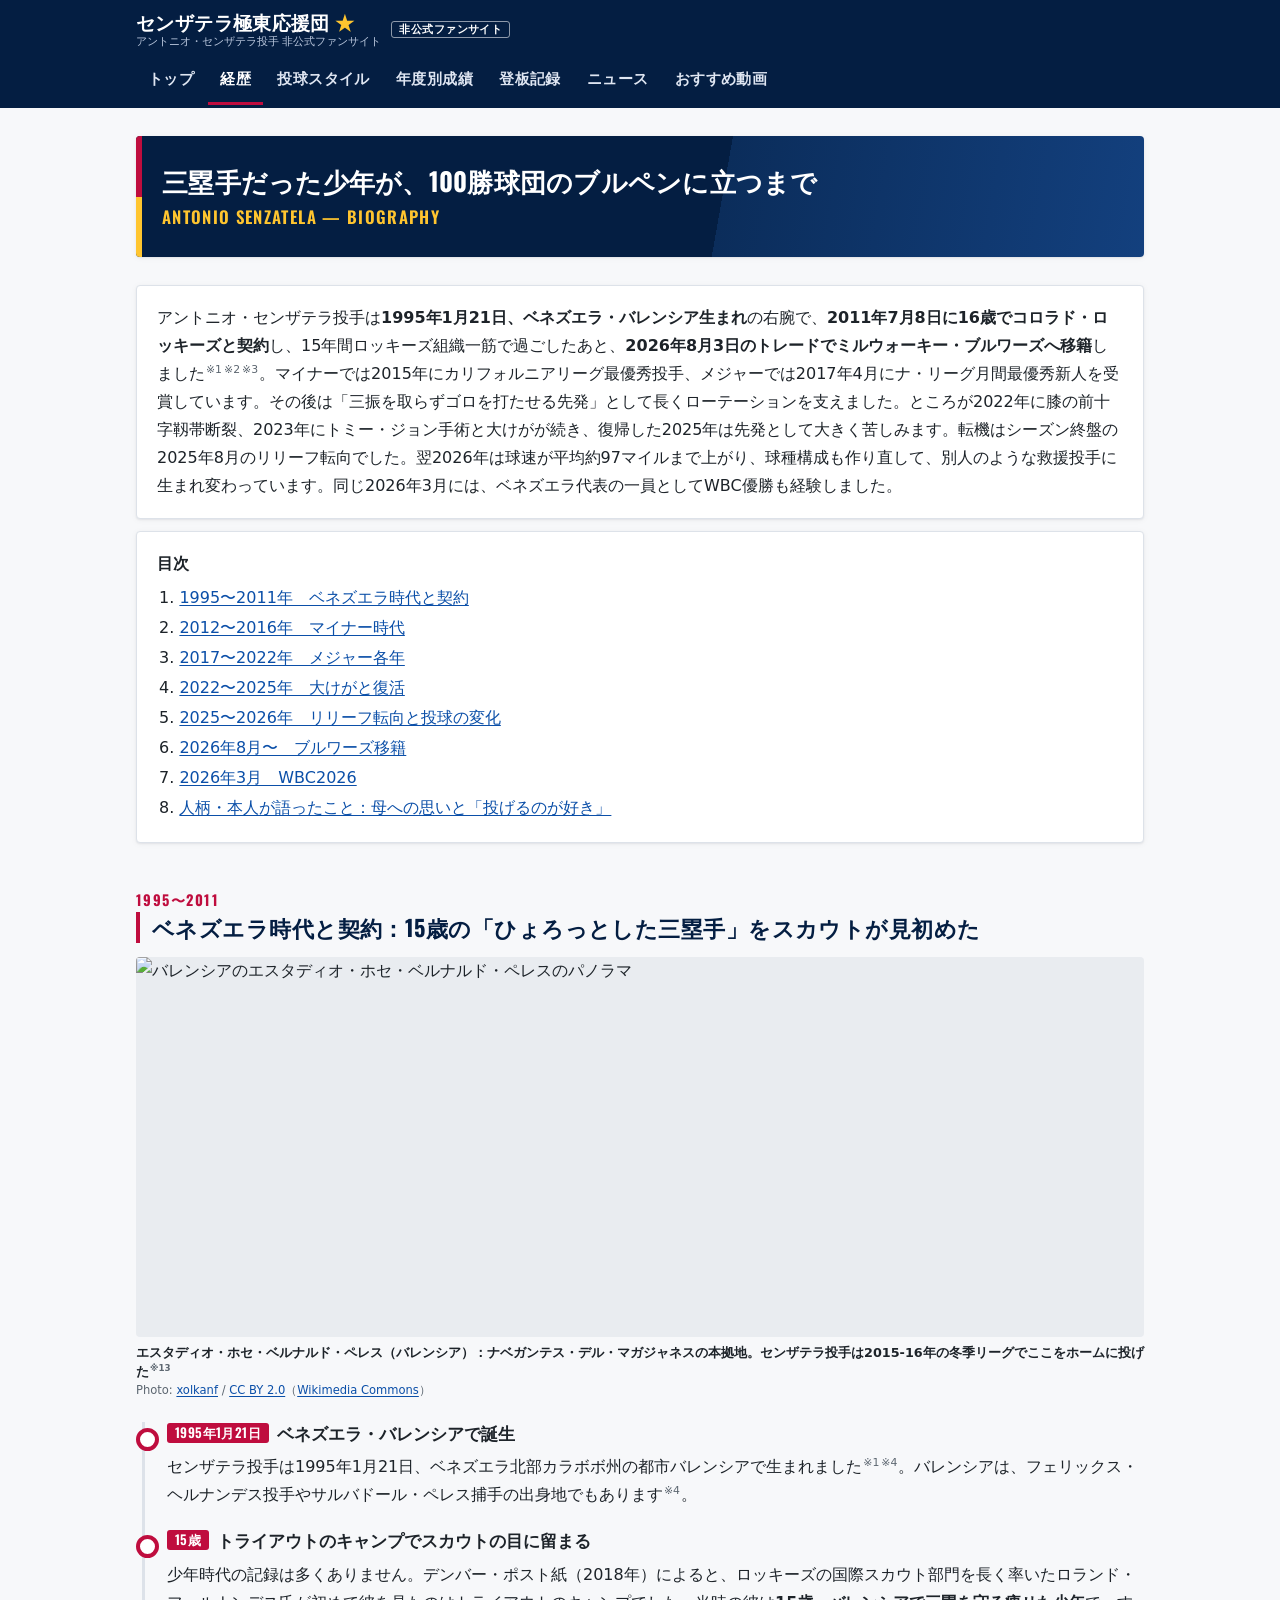
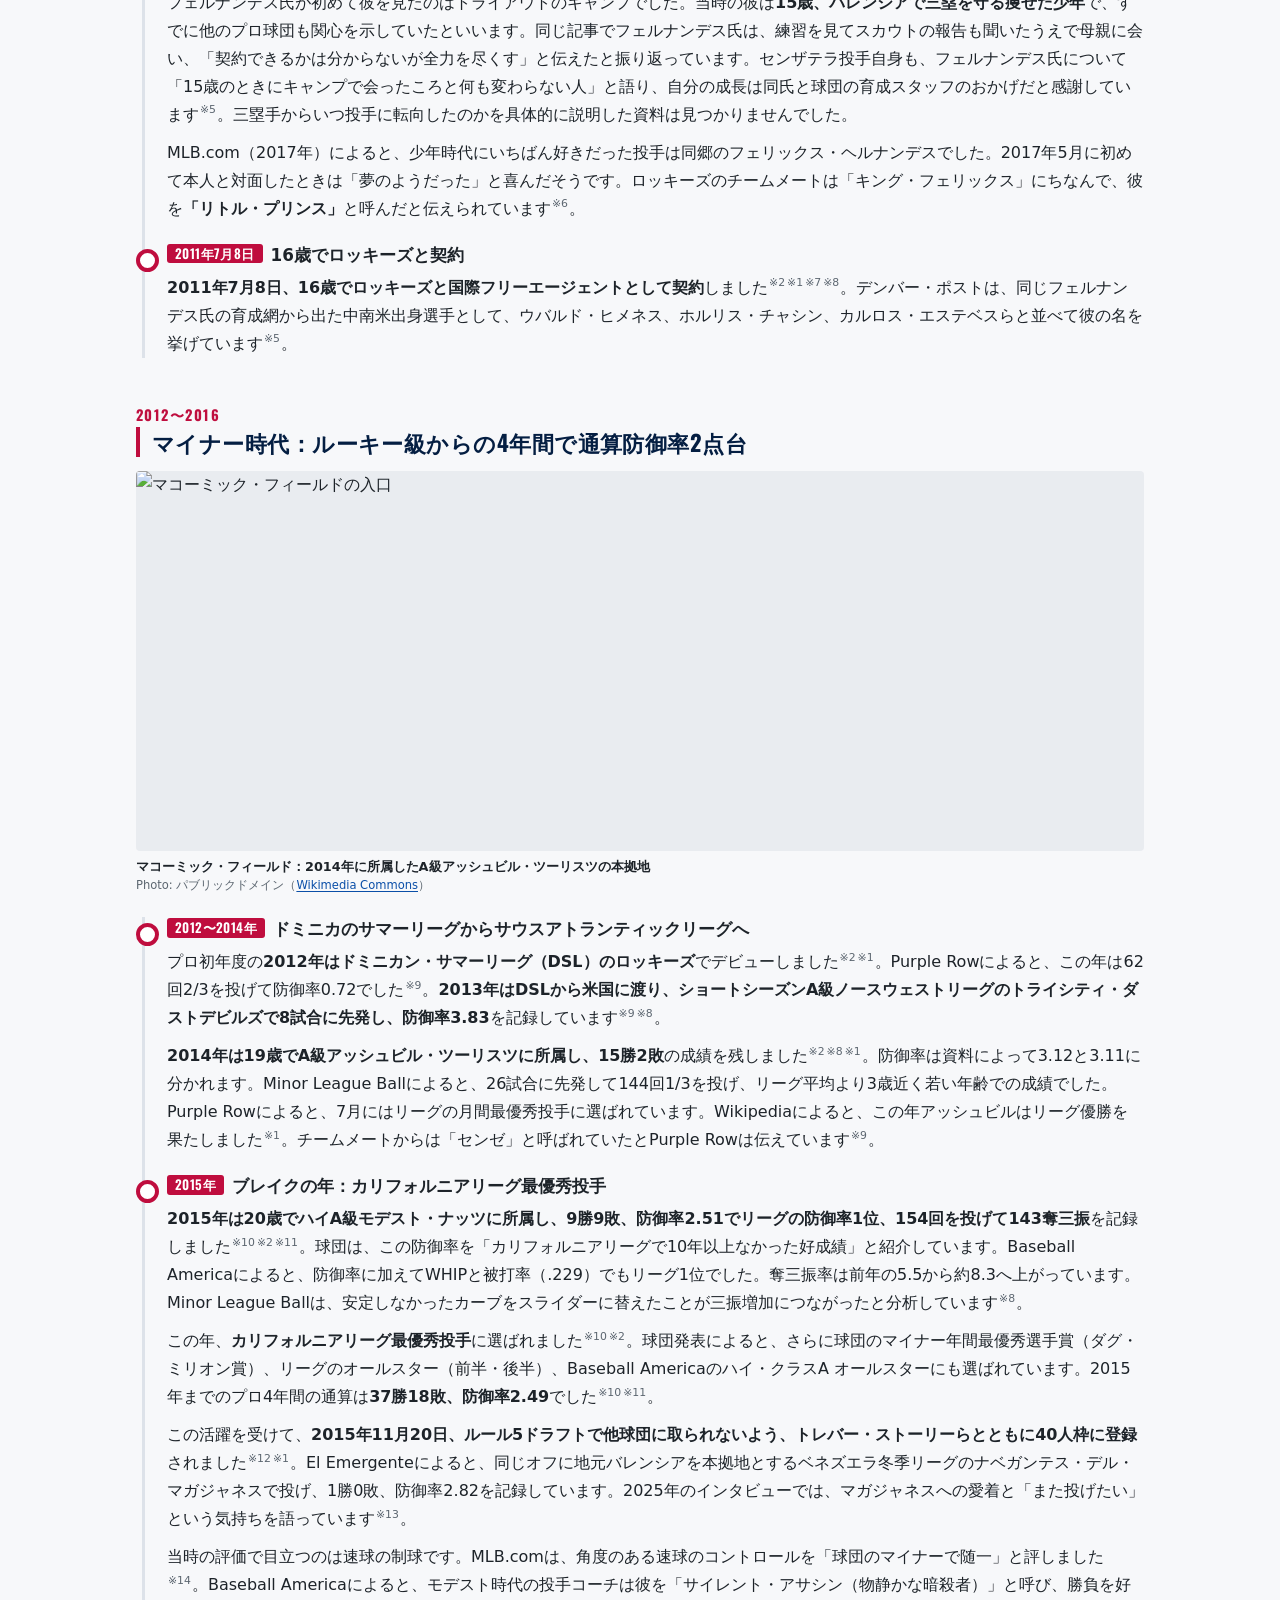
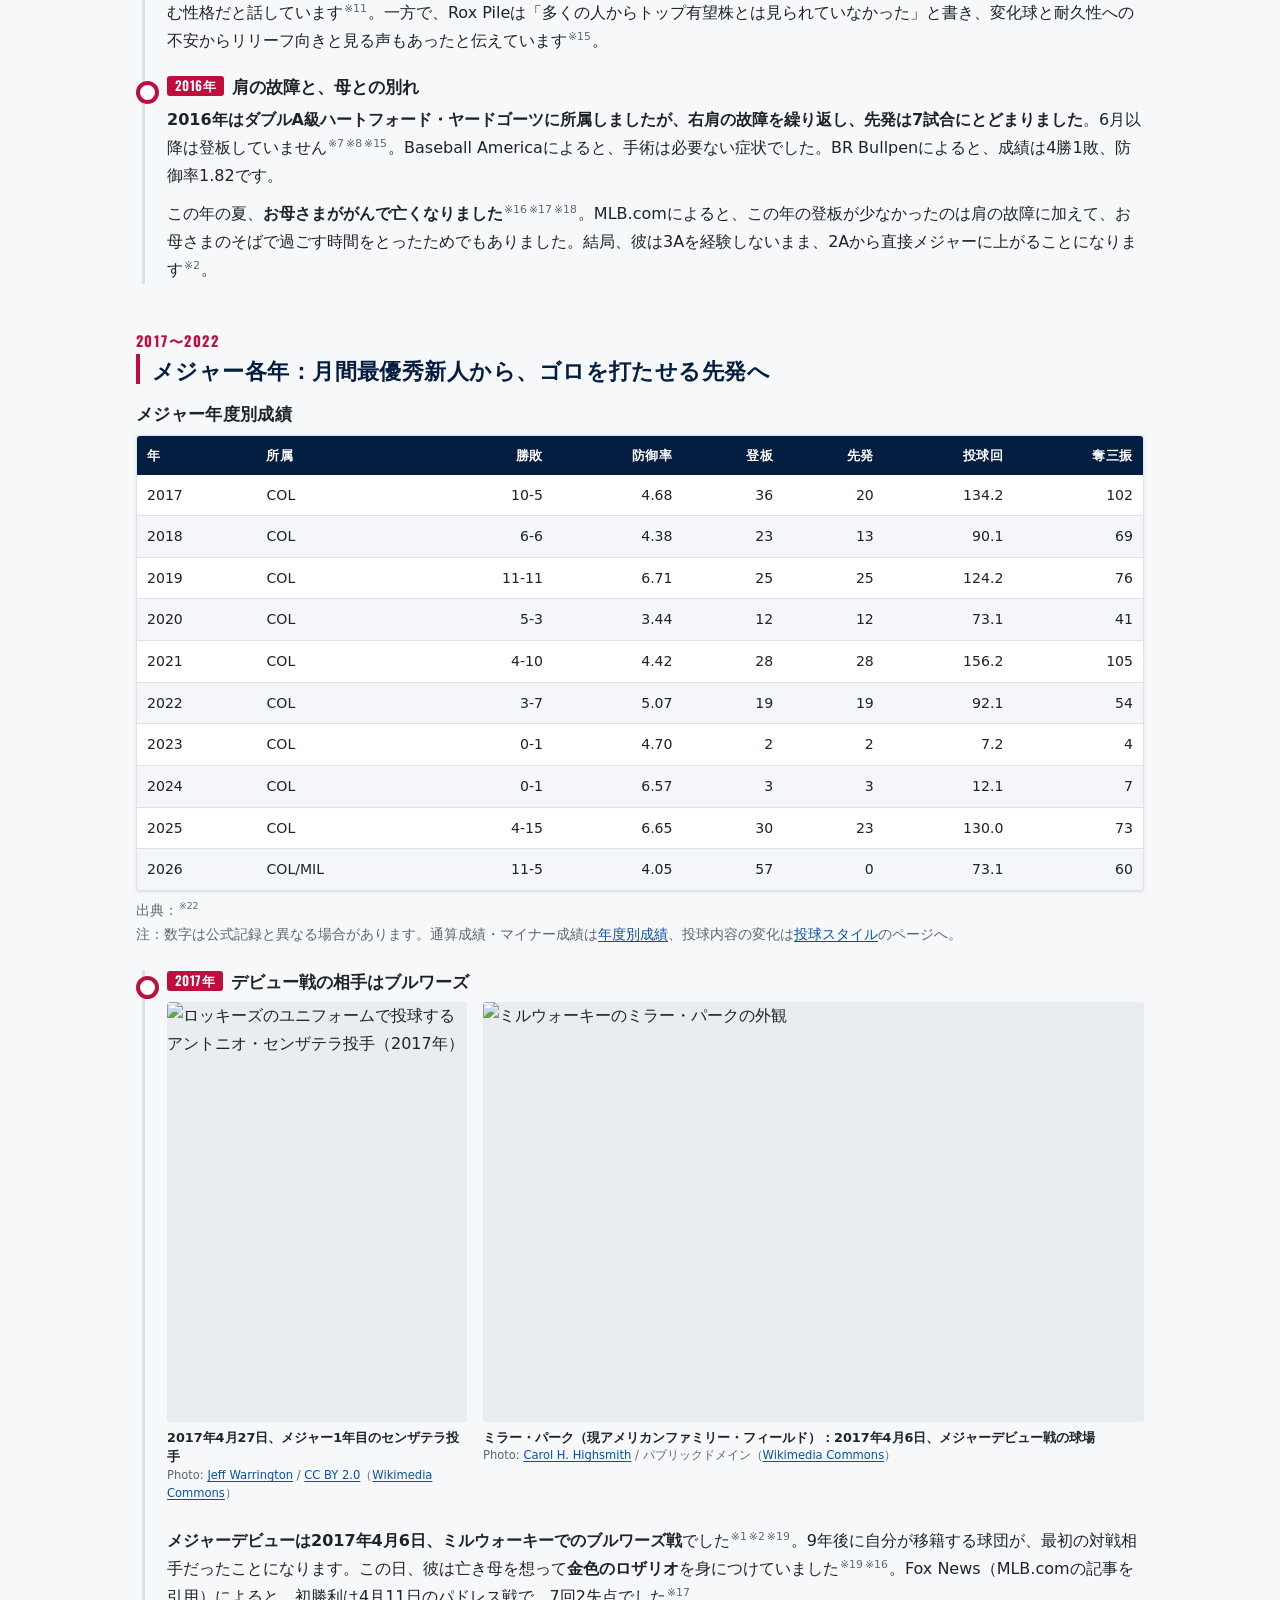
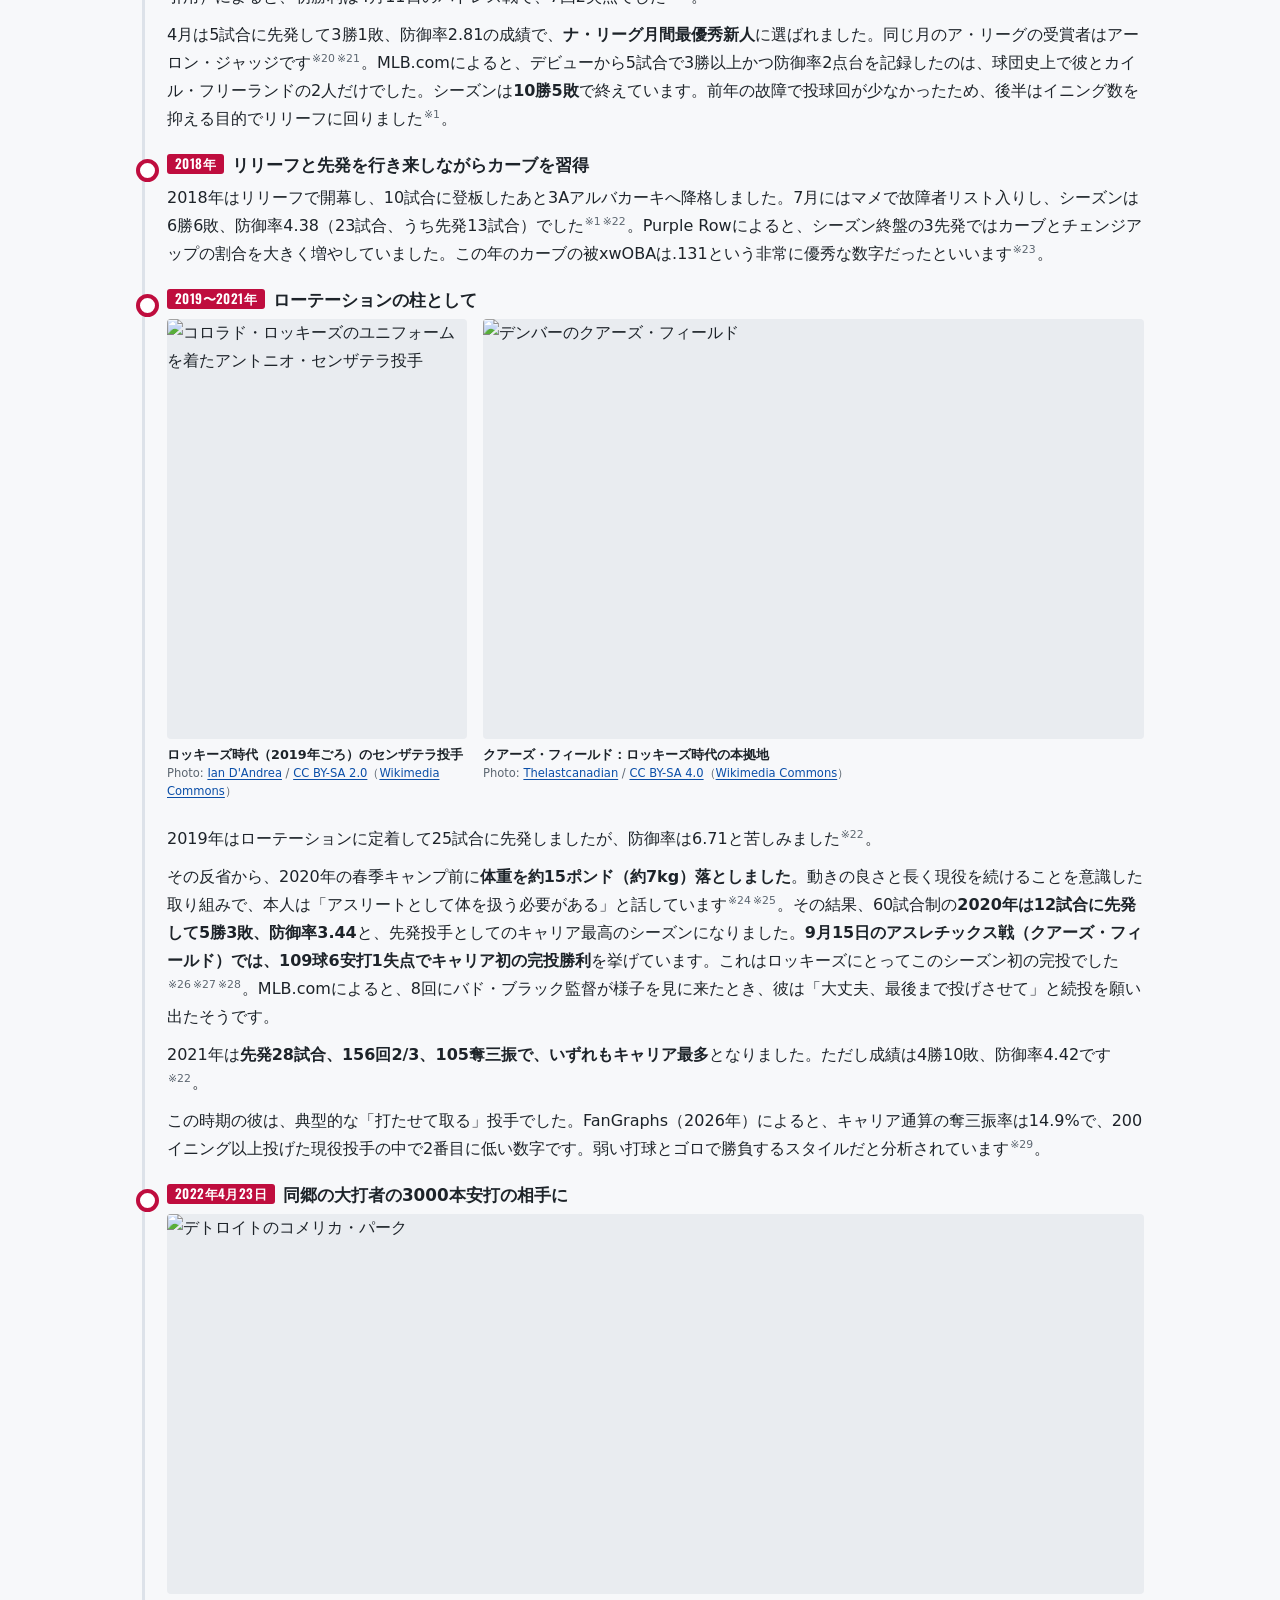
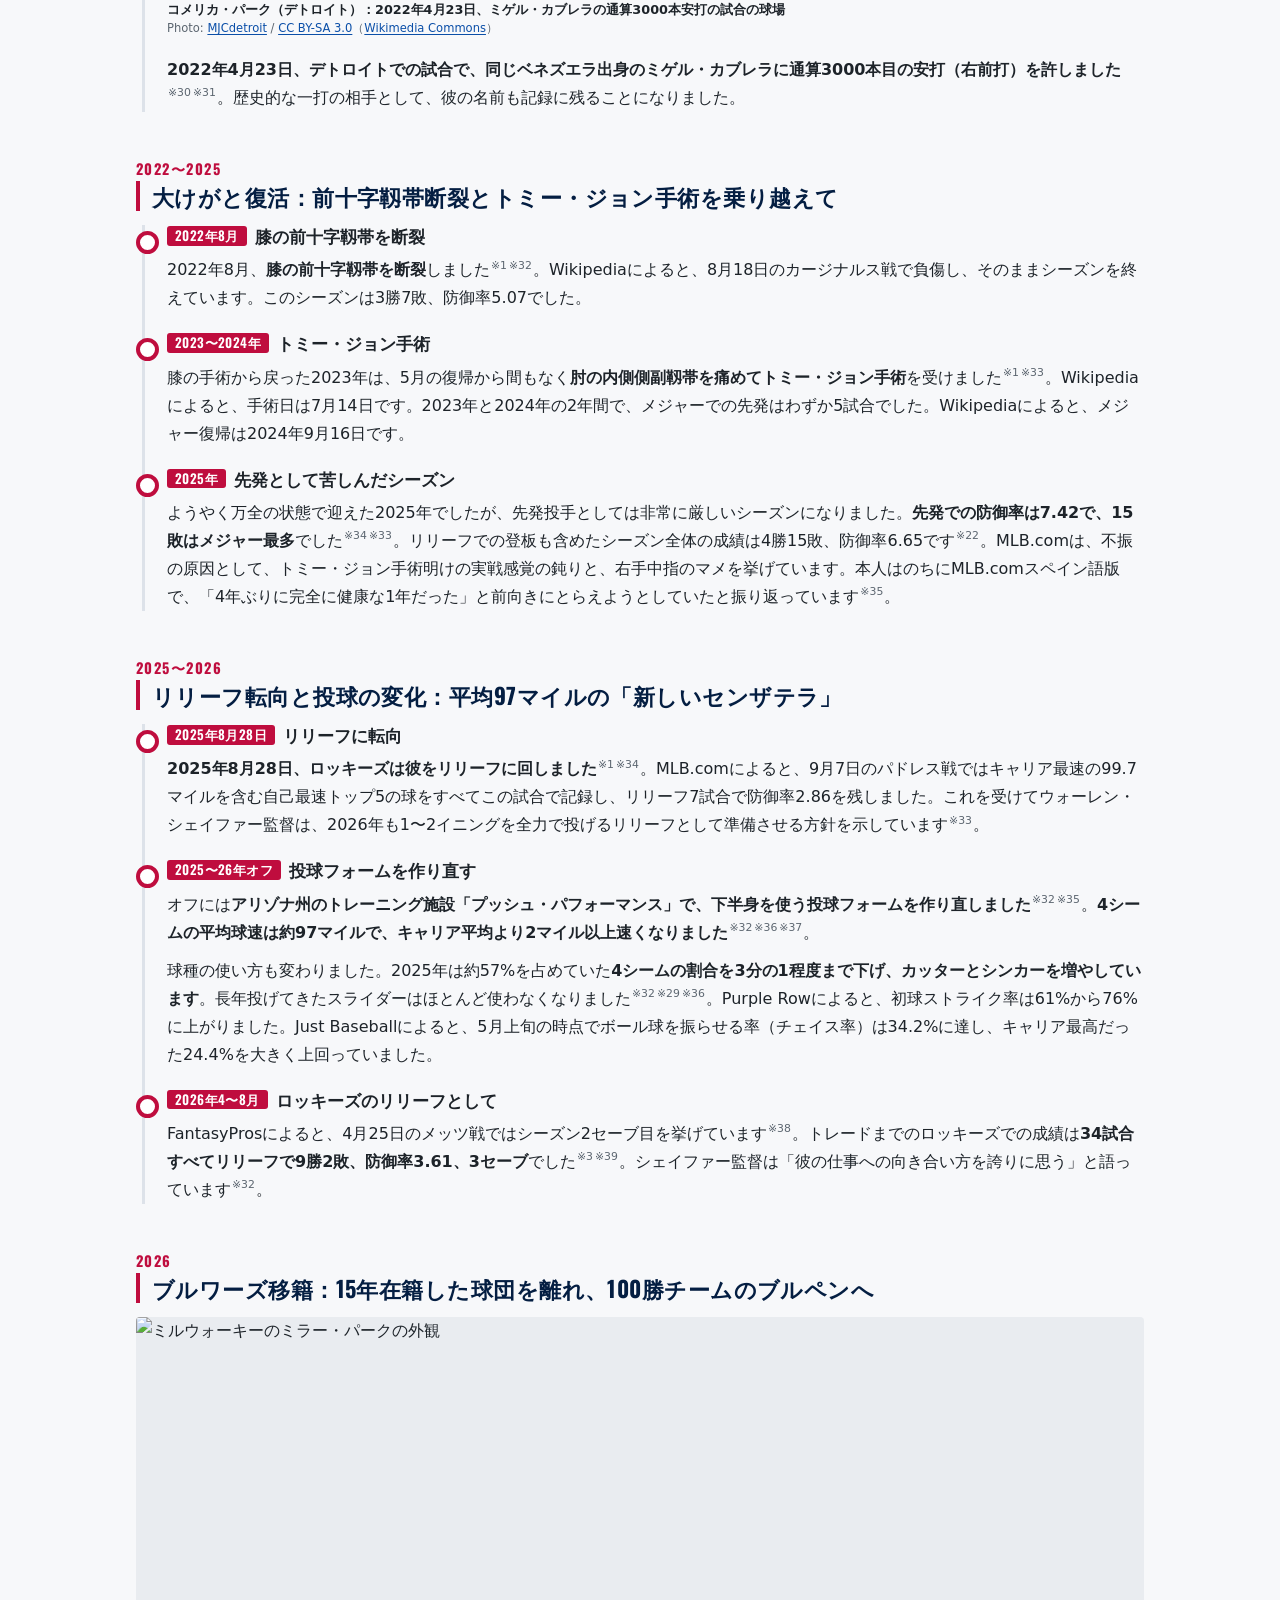
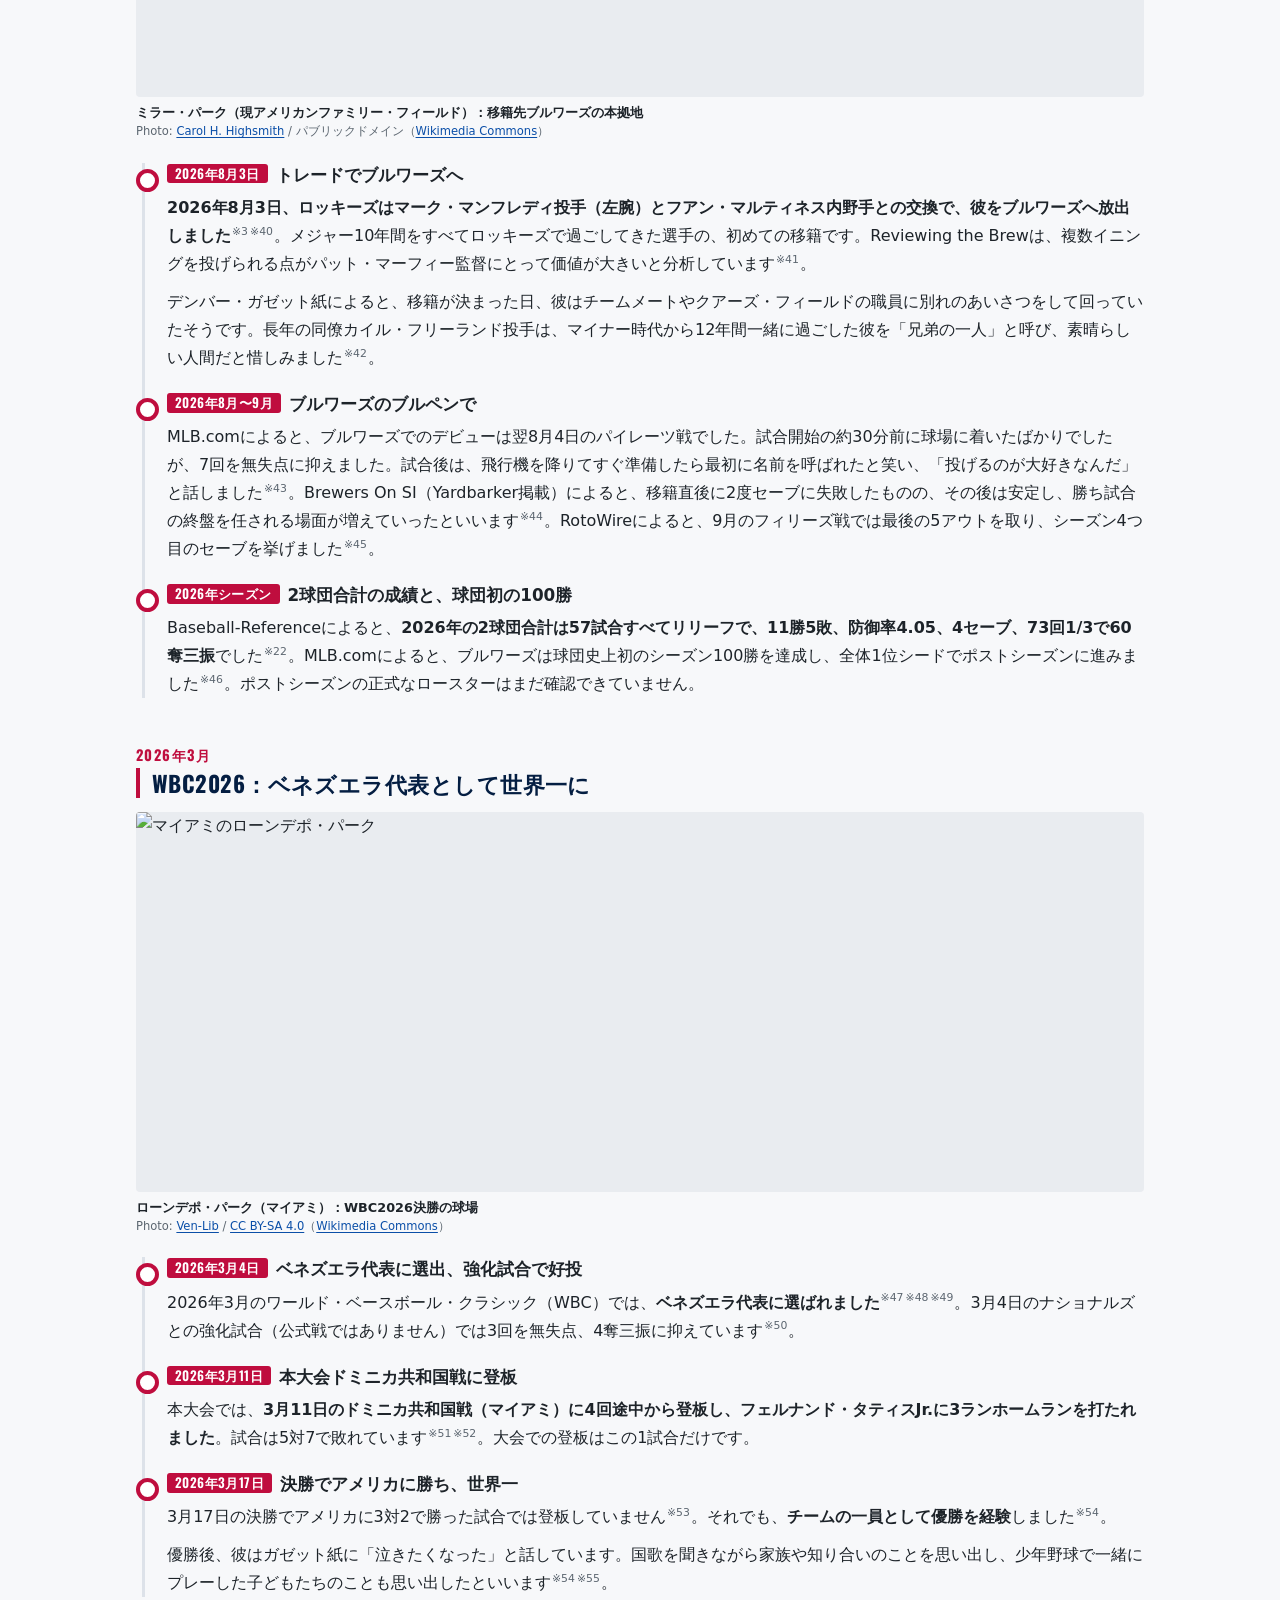
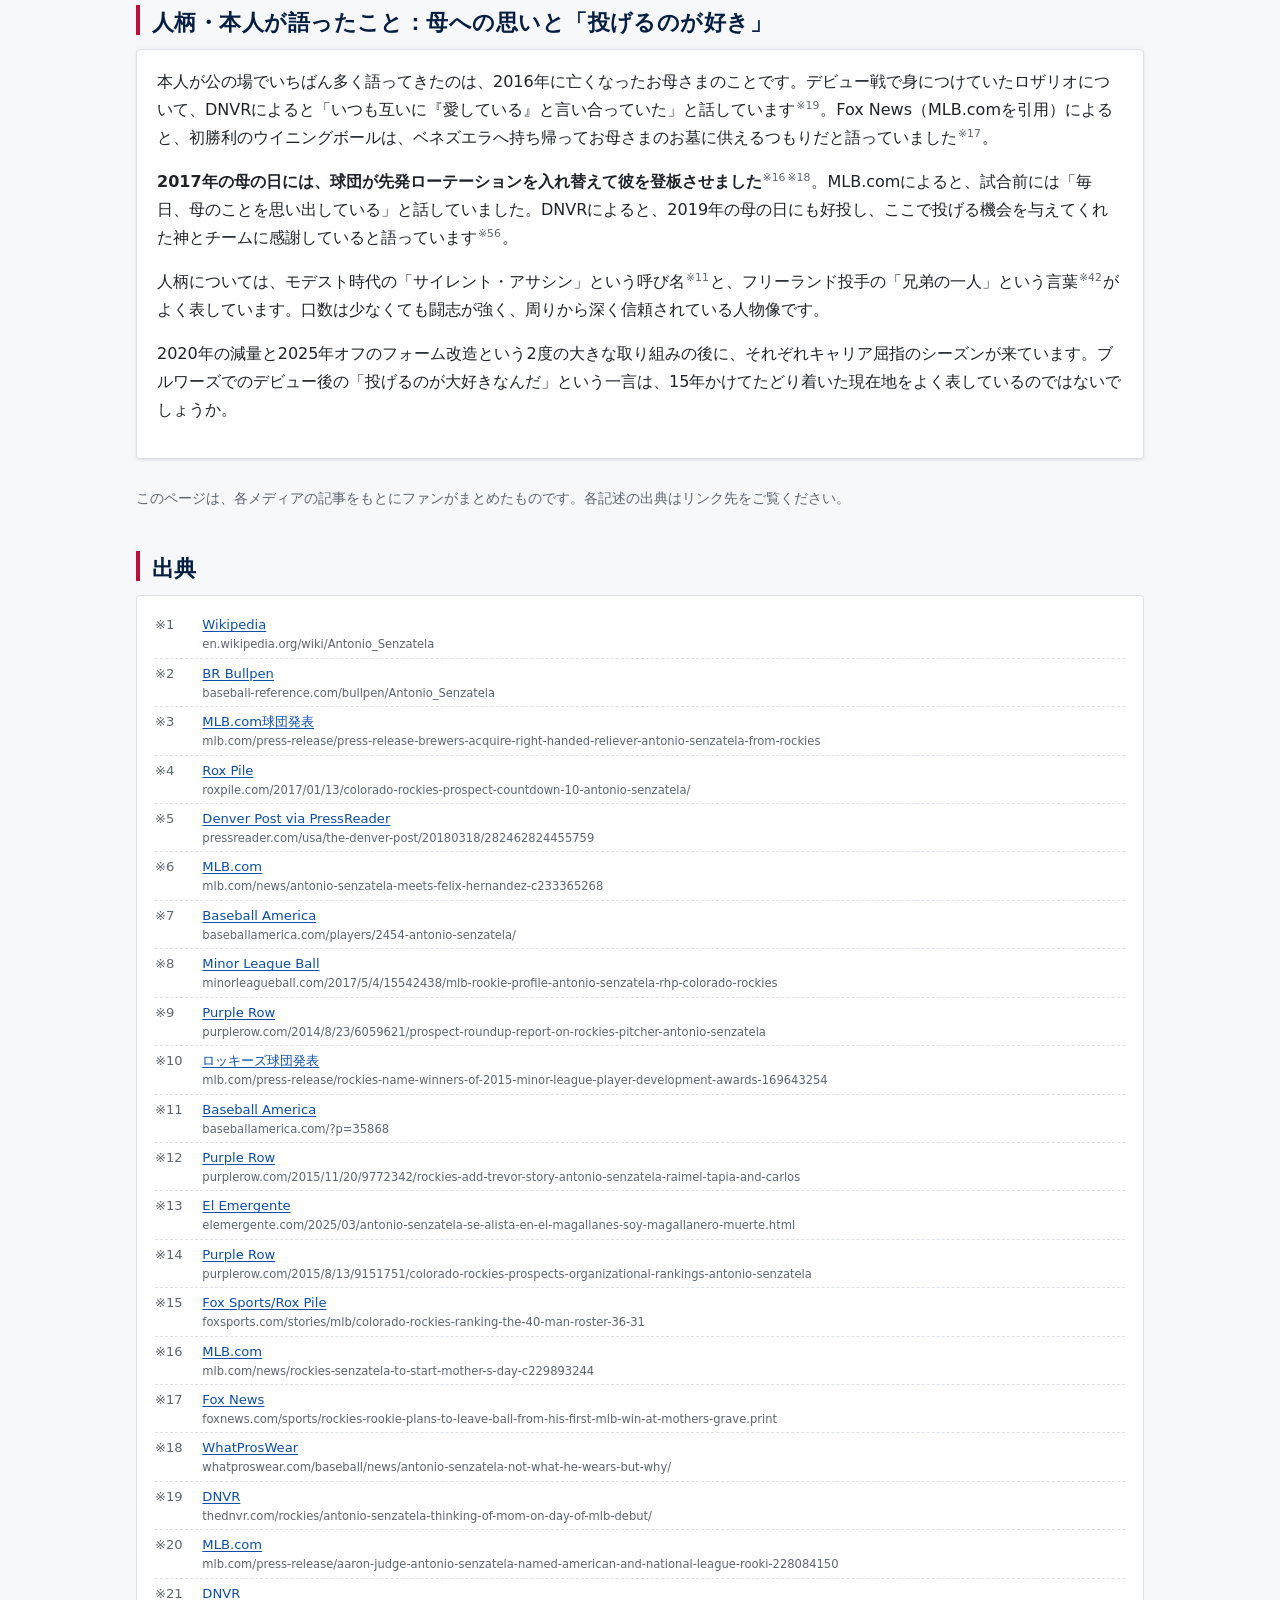
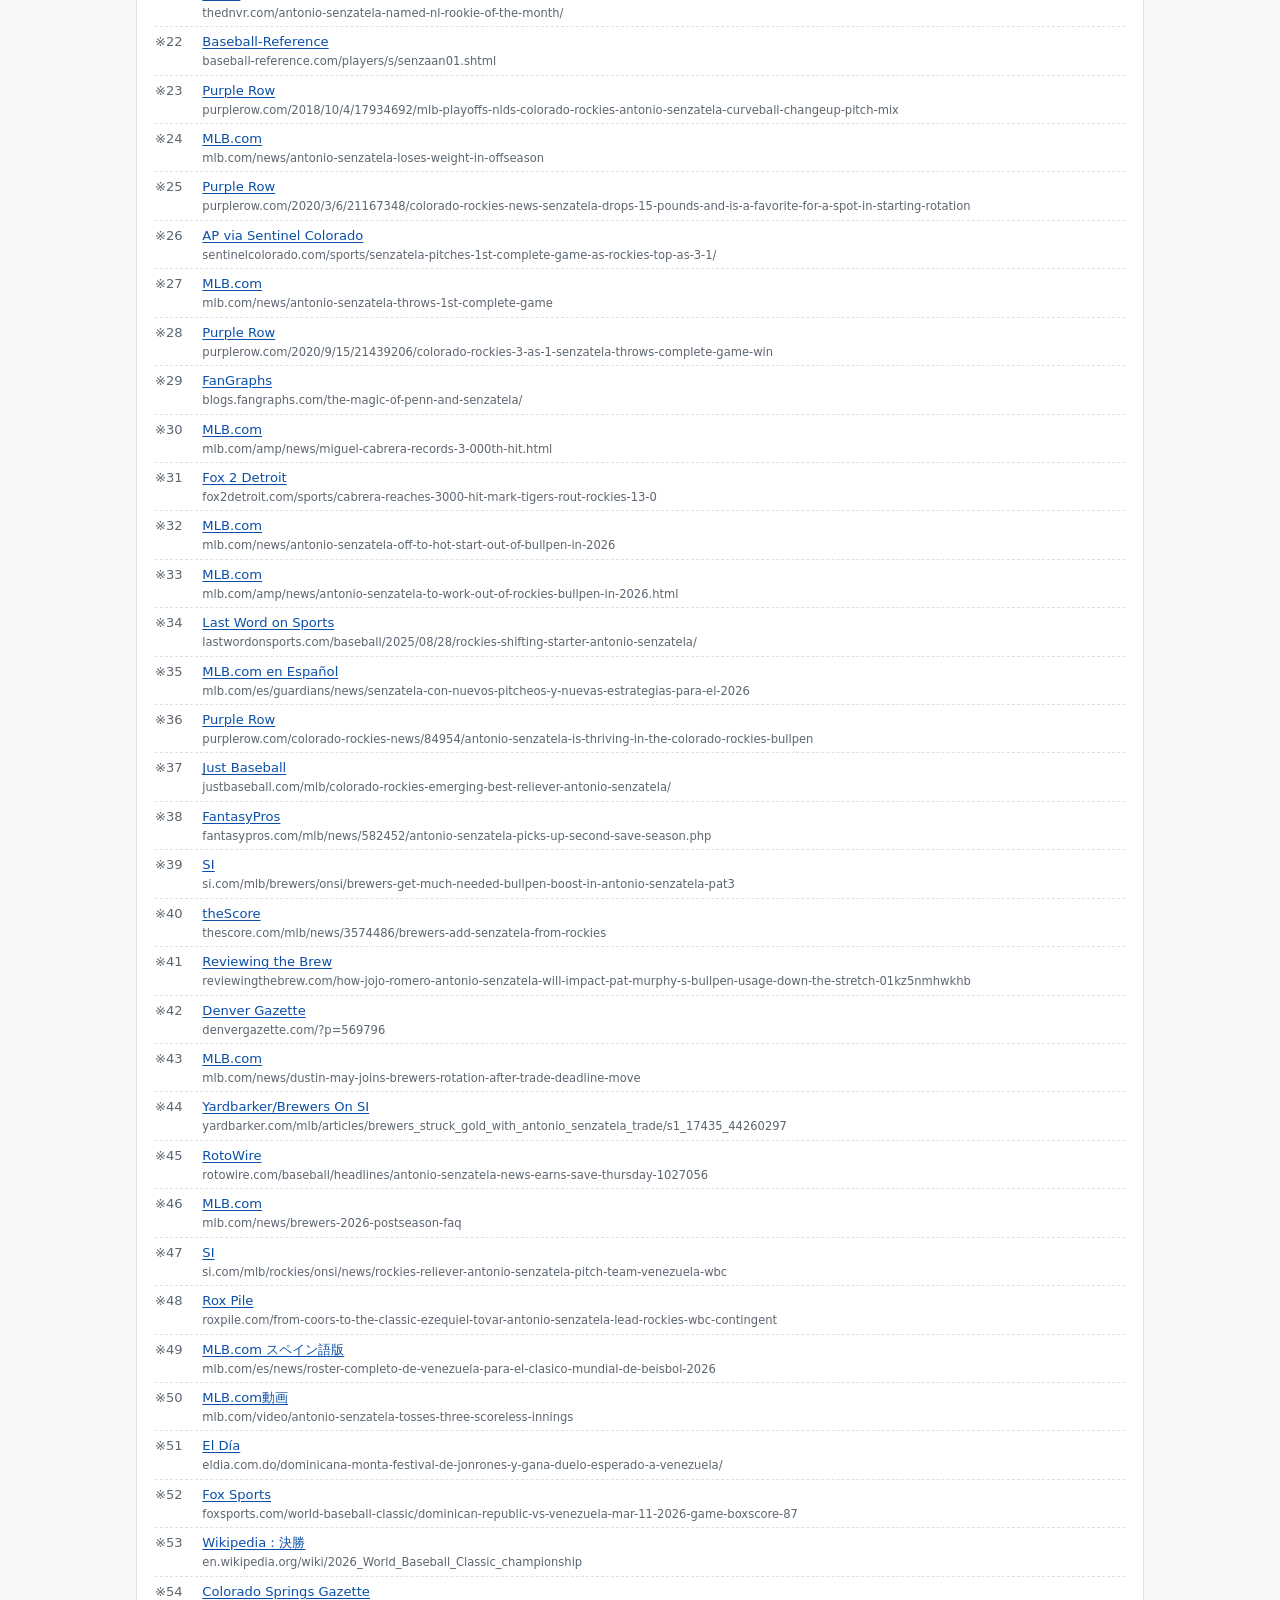
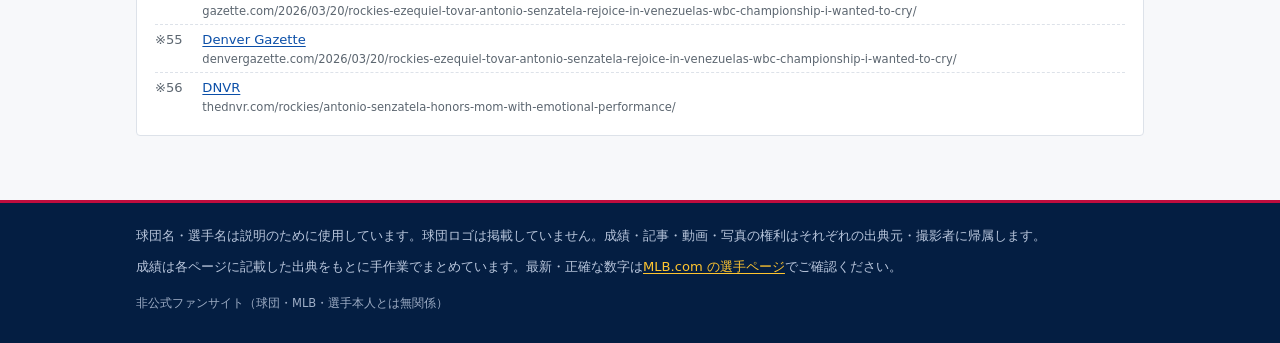
==== biography.html @ 4f0fafe5 "Tighten home hero, center the headshot crop, swap Venezuela chapter photo - Hero: center the name bl" ====
<!doctype html>
<html lang="ja">
<head>
<meta charset="utf-8">
<meta name="viewport" content="width=device-width, initial-scale=1">
<title>経歴｜センザテラ極東応援団（非公式）</title>
<meta name="description" content="アントニオ・センザテラ投手の経歴。ベネズエラでの契約からマイナー、ロッキーズ、リリーフ転向、ブルワーズ移籍まで（非公式ファンサイト）。">
<meta name="theme-color" content="#041e42">
<meta name="color-scheme" content="light">
<link rel="icon" href="data:image/svg+xml,<svg xmlns='http://www.w3.org/2000/svg' viewBox='0 0 32 32'><circle cx='16' cy='16' r='15' fill='%23041e42'/><circle cx='16' cy='16' r='8' fill='%23ffc52f'/></svg>">
<link rel="preconnect" href="https://fonts.googleapis.com">
<link rel="preconnect" href="https://fonts.gstatic.com" crossorigin>
<link rel="stylesheet" href="https://fonts.googleapis.com/css2?family=Oswald:wght@500;600;700&display=swap">
<link rel="stylesheet" href="assets/style.css">
</head>
<body data-page="bio">
<main class="wrap bio">
<noscript><p class="card">※このサイトは非公式ファンサイトで、球団・MLBとは無関係です。</p></noscript>

<section class="hero" aria-label="経歴の概要">
<h2>三塁手だった少年が、100勝球団のブルペンに立つまで</h2>
<div class="en">Antonio Senzatela — Biography</div>
</section>

<div class="card bio-lead">
<p>アントニオ・センザテラ投手は<strong>1995年1月21日、ベネズエラ・バレンシア生まれ</strong>の右腕で、<strong>2011年7月8日に16歳でコロラド・ロッキーズと契約</strong>し、15年間ロッキーズ組織一筋で過ごしたあと、<strong>2026年8月3日のトレードでミルウォーキー・ブルワーズへ移籍</strong>しました<sup class="ref"><a href="#ref-1">※1</a></sup><sup class="ref"><a href="#ref-2">※2</a></sup><sup class="ref"><a href="#ref-3">※3</a></sup>。マイナーでは2015年にカリフォルニアリーグ最優秀投手、メジャーでは2017年4月にナ・リーグ月間最優秀新人を受賞しています。その後は「三振を取らずゴロを打たせる先発」として長くローテーションを支えました。ところが2022年に膝の前十字靱帯断裂、2023年にトミー・ジョン手術と大けがが続き、復帰した2025年は先発として大きく苦しみます。転機はシーズン終盤の2025年8月のリリーフ転向でした。翌2026年は球速が平均約97マイルまで上がり、球種構成も作り直して、別人のような救援投手に生まれ変わっています。同じ2026年3月には、ベネズエラ代表の一員としてWBC優勝も経験しました。</p>
</div>

<nav class="toc card" aria-label="目次">
<strong>目次</strong>
<ol>
<li><a href="#venezuela">1995〜2011年　ベネズエラ時代と契約</a></li>
<li><a href="#minors">2012〜2016年　マイナー時代</a></li>
<li><a href="#majors">2017〜2022年　メジャー各年</a></li>
<li><a href="#injuries">2022〜2025年　大けがと復活</a></li>
<li><a href="#reliever">2025〜2026年　リリーフ転向と投球の変化</a></li>
<li><a href="#brewers">2026年8月〜　ブルワーズ移籍</a></li>
<li><a href="#wbc">2026年3月　WBC2026</a></li>
<li><a href="#person">人柄・本人が語ったこと：母への思いと「投げるのが好き」</a></li>
</ol>
</nav>

<!-- ============================================================ -->
<section class="era" id="venezuela">
<p class="era-years">1995〜2011</p>
<h2 class="section">ベネズエラ時代と契約：15歳の「ひょろっとした三塁手」をスカウトが見初めた</h2>
<figure class="photo photo-wide">
<img src="https://upload.wikimedia.org/wikipedia/commons/3/34/PANOR%C3%80MICA_DEL_STADIUM.jpg" alt="バレンシアのエスタディオ・ホセ・ベルナルド・ペレスのパノラマ" loading="lazy" decoding="async">
<figcaption><span class="cap">エスタディオ・ホセ・ベルナルド・ペレス（バレンシア）：ナベガンテス・デル・マガジャネスの本拠地。センザテラ投手は2015-16年の冬季リーグでここをホームに投げた<sup class="ref"><a href="#ref-13">※13</a></sup></span><span class="credit">Photo: <a href="https://commons.wikimedia.org/wiki/File:PANOR%C3%80MICA_DEL_STADIUM.jpg">xolkanf</a> / <a href="https://creativecommons.org/licenses/by/2.0/">CC BY 2.0</a>（<a href="https://commons.wikimedia.org/wiki/File:PANOR%C3%80MICA_DEL_STADIUM.jpg">Wikimedia Commons</a>）</span></figcaption>
</figure>
<div class="timeline">

<div class="tl-item">
<h3><span class="tl-date">1995年1月21日</span>ベネズエラ・バレンシアで誕生</h3>
<p>センザテラ投手は1995年1月21日、ベネズエラ北部カラボボ州の都市バレンシアで生まれました<sup class="ref"><a href="#ref-1">※1</a></sup><sup class="ref"><a href="#ref-4">※4</a></sup>。バレンシアは、フェリックス・ヘルナンデス投手やサルバドール・ペレス捕手の出身地でもあります<sup class="ref"><a href="#ref-4">※4</a></sup>。</p>
</div>

<div class="tl-item">
<h3><span class="tl-date">15歳</span>トライアウトのキャンプでスカウトの目に留まる</h3>
<p>少年時代の記録は多くありません。デンバー・ポスト紙（2018年）によると、ロッキーズの国際スカウト部門を長く率いたロランド・フェルナンデス氏が初めて彼を見たのはトライアウトのキャンプでした。当時の彼は<strong>15歳、バレンシアで三塁を守る痩せた少年</strong>で、すでに他のプロ球団も関心を示していたといいます。同じ記事でフェルナンデス氏は、練習を見てスカウトの報告も聞いたうえで母親に会い、「契約できるかは分からないが全力を尽くす」と伝えたと振り返っています。センザテラ投手自身も、フェルナンデス氏について「15歳のときにキャンプで会ったころと何も変わらない人」と語り、自分の成長は同氏と球団の育成スタッフのおかげだと感謝しています<sup class="ref"><a href="#ref-5">※5</a></sup>。三塁手からいつ投手に転向したのかを具体的に説明した資料は見つかりませんでした。</p>
<p>MLB.com（2017年）によると、少年時代にいちばん好きだった投手は同郷のフェリックス・ヘルナンデスでした。2017年5月に初めて本人と対面したときは「夢のようだった」と喜んだそうです。ロッキーズのチームメートは「キング・フェリックス」にちなんで、彼を<strong>「リトル・プリンス」</strong>と呼んだと伝えられています<sup class="ref"><a href="#ref-6">※6</a></sup>。</p>
</div>

<div class="tl-item">
<h3><span class="tl-date">2011年7月8日</span>16歳でロッキーズと契約</h3>
<p><strong>2011年7月8日、16歳でロッキーズと国際フリーエージェントとして契約</strong>しました<sup class="ref"><a href="#ref-2">※2</a></sup><sup class="ref"><a href="#ref-1">※1</a></sup><sup class="ref"><a href="#ref-7">※7</a></sup><sup class="ref"><a href="#ref-8">※8</a></sup>。デンバー・ポストは、同じフェルナンデス氏の育成網から出た中南米出身選手として、ウバルド・ヒメネス、ホルリス・チャシン、カルロス・エステベスらと並べて彼の名を挙げています<sup class="ref"><a href="#ref-5">※5</a></sup>。</p>
</div>

</div>
</section>

<!-- ============================================================ -->
<section class="era" id="minors">
<p class="era-years">2012〜2016</p>
<h2 class="section">マイナー時代：ルーキー級からの4年間で通算防御率2点台</h2>
<figure class="photo photo-wide">
<img src="https://upload.wikimedia.org/wikipedia/commons/0/01/McCormick_Field_entrance.JPG" alt="マコーミック・フィールドの入口" loading="lazy" decoding="async">
<figcaption><span class="cap">マコーミック・フィールド：2014年に所属したA級アッシュビル・ツーリスツの本拠地</span><span class="credit">Photo: パブリックドメイン（<a href="https://commons.wikimedia.org/wiki/File:McCormick_Field_entrance.JPG">Wikimedia Commons</a>）</span></figcaption>
</figure>
<div class="timeline">

<div class="tl-item">
<h3><span class="tl-date">2012〜2014年</span>ドミニカのサマーリーグからサウスアトランティックリーグへ</h3>
<p>プロ初年度の<strong>2012年はドミニカン・サマーリーグ（DSL）のロッキーズ</strong>でデビューしました<sup class="ref"><a href="#ref-2">※2</a></sup><sup class="ref"><a href="#ref-1">※1</a></sup>。Purple Rowによると、この年は62回2/3を投げて防御率0.72でした<sup class="ref"><a href="#ref-9">※9</a></sup>。<strong>2013年はDSLから米国に渡り、ショートシーズンA級ノースウェストリーグのトライシティ・ダストデビルズで8試合に先発し、防御率3.83</strong>を記録しています<sup class="ref"><a href="#ref-9">※9</a></sup><sup class="ref"><a href="#ref-8">※8</a></sup>。</p>
<p><strong>2014年は19歳でA級アッシュビル・ツーリスツに所属し、15勝2敗</strong>の成績を残しました<sup class="ref"><a href="#ref-2">※2</a></sup><sup class="ref"><a href="#ref-8">※8</a></sup><sup class="ref"><a href="#ref-1">※1</a></sup>。防御率は資料によって3.12と3.11に分かれます。Minor League Ballによると、26試合に先発して144回1/3を投げ、リーグ平均より3歳近く若い年齢での成績でした。Purple Rowによると、7月にはリーグの月間最優秀投手に選ばれています。Wikipediaによると、この年アッシュビルはリーグ優勝を果たしました<sup class="ref"><a href="#ref-1">※1</a></sup>。チームメートからは「センゼ」と呼ばれていたとPurple Rowは伝えています<sup class="ref"><a href="#ref-9">※9</a></sup>。</p>
</div>

<div class="tl-item">
<h3><span class="tl-date">2015年</span>ブレイクの年：カリフォルニアリーグ最優秀投手</h3>
<p><strong>2015年は20歳でハイA級モデスト・ナッツに所属し、9勝9敗、防御率2.51でリーグの防御率1位、154回を投げて143奪三振</strong>を記録しました<sup class="ref"><a href="#ref-10">※10</a></sup><sup class="ref"><a href="#ref-2">※2</a></sup><sup class="ref"><a href="#ref-11">※11</a></sup>。球団は、この防御率を「カリフォルニアリーグで10年以上なかった好成績」と紹介しています。Baseball Americaによると、防御率に加えてWHIPと被打率（.229）でもリーグ1位でした。奪三振率は前年の5.5から約8.3へ上がっています。Minor League Ballは、安定しなかったカーブをスライダーに替えたことが三振増加につながったと分析しています<sup class="ref"><a href="#ref-8">※8</a></sup>。</p>
<p>この年、<strong>カリフォルニアリーグ最優秀投手</strong>に選ばれました<sup class="ref"><a href="#ref-10">※10</a></sup><sup class="ref"><a href="#ref-2">※2</a></sup>。球団発表によると、さらに球団のマイナー年間最優秀選手賞（ダグ・ミリオン賞）、リーグのオールスター（前半・後半）、Baseball Americaのハイ・クラスA オールスターにも選ばれています。2015年までのプロ4年間の通算は<strong>37勝18敗、防御率2.49</strong>でした<sup class="ref"><a href="#ref-10">※10</a></sup><sup class="ref"><a href="#ref-11">※11</a></sup>。</p>
<p>この活躍を受けて、<strong>2015年11月20日、ルール5ドラフトで他球団に取られないよう、トレバー・ストーリーらとともに40人枠に登録</strong>されました<sup class="ref"><a href="#ref-12">※12</a></sup><sup class="ref"><a href="#ref-1">※1</a></sup>。El Emergenteによると、同じオフに地元バレンシアを本拠地とするベネズエラ冬季リーグのナベガンテス・デル・マガジャネスで投げ、1勝0敗、防御率2.82を記録しています。2025年のインタビューでは、マガジャネスへの愛着と「また投げたい」という気持ちを語っています<sup class="ref"><a href="#ref-13">※13</a></sup>。</p>
<p>当時の評価で目立つのは速球の制球です。MLB.comは、角度のある速球のコントロールを「球団のマイナーで随一」と評しました<sup class="ref"><a href="#ref-14">※14</a></sup>。Baseball Americaによると、モデスト時代の投手コーチは彼を「サイレント・アサシン（物静かな暗殺者）」と呼び、勝負を好む性格だと話しています<sup class="ref"><a href="#ref-11">※11</a></sup>。一方で、Rox Pileは「多くの人からトップ有望株とは見られていなかった」と書き、変化球と耐久性への不安からリリーフ向きと見る声もあったと伝えています<sup class="ref"><a href="#ref-15">※15</a></sup>。</p>
</div>

<div class="tl-item">
<h3><span class="tl-date">2016年</span>肩の故障と、母との別れ</h3>
<p><strong>2016年はダブルA級ハートフォード・ヤードゴーツに所属しましたが、右肩の故障を繰り返し、先発は7試合にとどまりました</strong>。6月以降は登板していません<sup class="ref"><a href="#ref-7">※7</a></sup><sup class="ref"><a href="#ref-8">※8</a></sup><sup class="ref"><a href="#ref-15">※15</a></sup>。Baseball Americaによると、手術は必要ない症状でした。BR Bullpenによると、成績は4勝1敗、防御率1.82です。</p>
<p>この年の夏、<strong>お母さまががんで亡くなりました</strong><sup class="ref"><a href="#ref-16">※16</a></sup><sup class="ref"><a href="#ref-17">※17</a></sup><sup class="ref"><a href="#ref-18">※18</a></sup>。MLB.comによると、この年の登板が少なかったのは肩の故障に加えて、お母さまのそばで過ごす時間をとったためでもありました。結局、彼は3Aを経験しないまま、2Aから直接メジャーに上がることになります<sup class="ref"><a href="#ref-2">※2</a></sup>。</p>
</div>

</div>
</section>

<!-- ============================================================ -->
<section class="era" id="majors">
<p class="era-years">2017〜2022</p>
<h2 class="section">メジャー各年：月間最優秀新人から、ゴロを打たせる先発へ</h2>

<h3 class="table-title">メジャー年度別成績</h3>
<div class="table-scroll">
<table class="col2-left">
<thead><tr><th>年</th><th>所属</th><th>勝敗</th><th>防御率</th><th>登板</th><th>先発</th><th>投球回</th><th>奪三振</th></tr></thead>
<tbody>
<tr><td>2017</td><td>COL</td><td>10-5</td><td>4.68</td><td>36</td><td>20</td><td>134.2</td><td>102</td></tr>
<tr><td>2018</td><td>COL</td><td>6-6</td><td>4.38</td><td>23</td><td>13</td><td>90.1</td><td>69</td></tr>
<tr><td>2019</td><td>COL</td><td>11-11</td><td>6.71</td><td>25</td><td>25</td><td>124.2</td><td>76</td></tr>
<tr><td>2020</td><td>COL</td><td>5-3</td><td>3.44</td><td>12</td><td>12</td><td>73.1</td><td>41</td></tr>
<tr><td>2021</td><td>COL</td><td>4-10</td><td>4.42</td><td>28</td><td>28</td><td>156.2</td><td>105</td></tr>
<tr><td>2022</td><td>COL</td><td>3-7</td><td>5.07</td><td>19</td><td>19</td><td>92.1</td><td>54</td></tr>
<tr><td>2023</td><td>COL</td><td>0-1</td><td>4.70</td><td>2</td><td>2</td><td>7.2</td><td>4</td></tr>
<tr><td>2024</td><td>COL</td><td>0-1</td><td>6.57</td><td>3</td><td>3</td><td>12.1</td><td>7</td></tr>
<tr><td>2025</td><td>COL</td><td>4-15</td><td>6.65</td><td>30</td><td>23</td><td>130.0</td><td>73</td></tr>
<tr><td>2026</td><td>COL/MIL</td><td>11-5</td><td>4.05</td><td>57</td><td>0</td><td>73.1</td><td>60</td></tr>
</tbody>
</table>
</div>
<p class="note table-note">出典：<sup class="ref"><a href="#ref-22">※22</a></sup><br>注：数字は公式記録と異なる場合があります。通算成績・マイナー成績は<a href="stats.html">年度別成績</a>、投球内容の変化は<a href="pitching.html">投球スタイル</a>のページへ。</p>

<div class="timeline">

<div class="tl-item">
<h3><span class="tl-date">2017年</span>デビュー戦の相手はブルワーズ</h3>
<div class="photo-pair">
<figure class="photo photo-portrait">
<img src="https://upload.wikimedia.org/wikipedia/commons/8/89/Antonio_Senzatela_Colorado_Rockies_(33945081480)_(cropped).jpg" alt="ロッキーズのユニフォームで投球するアントニオ・センザテラ投手（2017年）" loading="lazy" decoding="async">
<figcaption><span class="cap">2017年4月27日、メジャー1年目のセンザテラ投手</span><span class="credit">Photo: <a href="https://commons.wikimedia.org/wiki/File:Antonio_Senzatela_Colorado_Rockies_(33945081480)_(cropped).jpg">Jeff Warrington</a> / <a href="https://creativecommons.org/licenses/by/2.0/">CC BY 2.0</a>（<a href="https://commons.wikimedia.org/wiki/File:Antonio_Senzatela_Colorado_Rockies_(33945081480)_(cropped).jpg">Wikimedia Commons</a>）</span></figcaption>
</figure>
<figure class="photo photo-land">
<img src="https://upload.wikimedia.org/wikipedia/commons/c/cc/Miller_Park_in_Milwaukee,_Wisconsin.jpg" alt="ミルウォーキーのミラー・パークの外観" loading="lazy" decoding="async">
<figcaption><span class="cap">ミラー・パーク（現アメリカンファミリー・フィールド）：2017年4月6日、メジャーデビュー戦の球場</span><span class="credit">Photo: <a href="https://commons.wikimedia.org/wiki/File:Miller_Park_in_Milwaukee,_Wisconsin.jpg">Carol H. Highsmith</a> / パブリックドメイン（<a href="https://commons.wikimedia.org/wiki/File:Miller_Park_in_Milwaukee,_Wisconsin.jpg">Wikimedia Commons</a>）</span></figcaption>
</figure>
</div>
<p><strong>メジャーデビューは2017年4月6日、ミルウォーキーでのブルワーズ戦</strong>でした<sup class="ref"><a href="#ref-1">※1</a></sup><sup class="ref"><a href="#ref-2">※2</a></sup><sup class="ref"><a href="#ref-19">※19</a></sup>。9年後に自分が移籍する球団が、最初の対戦相手だったことになります。この日、彼は亡き母を想って<strong>金色のロザリオ</strong>を身につけていました<sup class="ref"><a href="#ref-19">※19</a></sup><sup class="ref"><a href="#ref-16">※16</a></sup>。Fox News（MLB.comの記事を引用）によると、初勝利は4月11日のパドレス戦で、7回2失点でした<sup class="ref"><a href="#ref-17">※17</a></sup>。</p>
<p>4月は5試合に先発して3勝1敗、防御率2.81の成績で、<strong>ナ・リーグ月間最優秀新人</strong>に選ばれました。同じ月のア・リーグの受賞者はアーロン・ジャッジです<sup class="ref"><a href="#ref-20">※20</a></sup><sup class="ref"><a href="#ref-21">※21</a></sup>。MLB.comによると、デビューから5試合で3勝以上かつ防御率2点台を記録したのは、球団史上で彼とカイル・フリーランドの2人だけでした。シーズンは<strong>10勝5敗</strong>で終えています。前年の故障で投球回が少なかったため、後半はイニング数を抑える目的でリリーフに回りました<sup class="ref"><a href="#ref-1">※1</a></sup>。</p>
</div>

<div class="tl-item">
<h3><span class="tl-date">2018年</span>リリーフと先発を行き来しながらカーブを習得</h3>
<p>2018年はリリーフで開幕し、10試合に登板したあと3Aアルバカーキへ降格しました。7月にはマメで故障者リスト入りし、シーズンは6勝6敗、防御率4.38（23試合、うち先発13試合）でした<sup class="ref"><a href="#ref-1">※1</a></sup><sup class="ref"><a href="#ref-22">※22</a></sup>。Purple Rowによると、シーズン終盤の3先発ではカーブとチェンジアップの割合を大きく増やしていました。この年のカーブの被xwOBAは.131という非常に優秀な数字だったといいます<sup class="ref"><a href="#ref-23">※23</a></sup>。</p>
</div>

<div class="tl-item">
<h3><span class="tl-date">2019〜2021年</span>ローテーションの柱として</h3>
<div class="photo-pair">
<figure class="photo photo-portrait">
<img src="https://upload.wikimedia.org/wikipedia/commons/6/68/Antonio_Senzatela_(47114817704)_(cropped).jpg" alt="コロラド・ロッキーズのユニフォームを着たアントニオ・センザテラ投手" loading="lazy" decoding="async">
<figcaption><span class="cap">ロッキーズ時代（2019年ごろ）のセンザテラ投手</span><span class="credit">Photo: <a href="https://commons.wikimedia.org/wiki/File:Antonio_Senzatela_(47114817704)_(cropped).jpg">Ian D'Andrea</a> / <a href="https://creativecommons.org/licenses/by-sa/2.0/">CC BY-SA 2.0</a>（<a href="https://commons.wikimedia.org/wiki/File:Antonio_Senzatela_(47114817704)_(cropped).jpg">Wikimedia Commons</a>）</span></figcaption>
</figure>
<figure class="photo photo-land">
<img src="https://upload.wikimedia.org/wikipedia/commons/e/e2/Coors_Field_July_2015.jpg" alt="デンバーのクアーズ・フィールド" loading="lazy" decoding="async">
<figcaption><span class="cap">クアーズ・フィールド：ロッキーズ時代の本拠地</span><span class="credit">Photo: <a href="https://commons.wikimedia.org/wiki/File:Coors_Field_July_2015.jpg">Thelastcanadian</a> / <a href="https://creativecommons.org/licenses/by-sa/4.0/">CC BY-SA 4.0</a>（<a href="https://commons.wikimedia.org/wiki/File:Coors_Field_July_2015.jpg">Wikimedia Commons</a>）</span></figcaption>
</figure>
</div>
<p>2019年はローテーションに定着して25試合に先発しましたが、防御率は6.71と苦しみました<sup class="ref"><a href="#ref-22">※22</a></sup>。</p>
<p>その反省から、2020年の春季キャンプ前に<strong>体重を約15ポンド（約7kg）落としました</strong>。動きの良さと長く現役を続けることを意識した取り組みで、本人は「アスリートとして体を扱う必要がある」と話しています<sup class="ref"><a href="#ref-24">※24</a></sup><sup class="ref"><a href="#ref-25">※25</a></sup>。その結果、60試合制の<strong>2020年は12試合に先発して5勝3敗、防御率3.44</strong>と、先発投手としてのキャリア最高のシーズンになりました。<strong>9月15日のアスレチックス戦（クアーズ・フィールド）では、109球6安打1失点でキャリア初の完投勝利</strong>を挙げています。これはロッキーズにとってこのシーズン初の完投でした<sup class="ref"><a href="#ref-26">※26</a></sup><sup class="ref"><a href="#ref-27">※27</a></sup><sup class="ref"><a href="#ref-28">※28</a></sup>。MLB.comによると、8回にバド・ブラック監督が様子を見に来たとき、彼は「大丈夫、最後まで投げさせて」と続投を願い出たそうです。</p>
<p>2021年は<strong>先発28試合、156回2/3、105奪三振で、いずれもキャリア最多</strong>となりました。ただし成績は4勝10敗、防御率4.42です<sup class="ref"><a href="#ref-22">※22</a></sup>。</p>
<p>この時期の彼は、典型的な「打たせて取る」投手でした。FanGraphs（2026年）によると、キャリア通算の奪三振率は14.9%で、200イニング以上投げた現役投手の中で2番目に低い数字です。弱い打球とゴロで勝負するスタイルだと分析されています<sup class="ref"><a href="#ref-29">※29</a></sup>。</p>
</div>

<div class="tl-item">
<h3><span class="tl-date">2022年4月23日</span>同郷の大打者の3000本安打の相手に</h3>
<figure class="photo photo-wide">
<img src="https://upload.wikimedia.org/wikipedia/commons/0/06/Detroit_Tigers_opening_game_at_Comerica_Park,_2007.jpg" alt="デトロイトのコメリカ・パーク" loading="lazy" decoding="async">
<figcaption><span class="cap">コメリカ・パーク（デトロイト）：2022年4月23日、ミゲル・カブレラの通算3000本安打の試合の球場</span><span class="credit">Photo: <a href="https://commons.wikimedia.org/wiki/File:Detroit_Tigers_opening_game_at_Comerica_Park,_2007.jpg">MJCdetroit</a> / <a href="https://creativecommons.org/licenses/by-sa/3.0/">CC BY-SA 3.0</a>（<a href="https://commons.wikimedia.org/wiki/File:Detroit_Tigers_opening_game_at_Comerica_Park,_2007.jpg">Wikimedia Commons</a>）</span></figcaption>
</figure>
<p><strong>2022年4月23日、デトロイトでの試合で、同じベネズエラ出身のミゲル・カブレラに通算3000本目の安打（右前打）を許しました</strong><sup class="ref"><a href="#ref-30">※30</a></sup><sup class="ref"><a href="#ref-31">※31</a></sup>。歴史的な一打の相手として、彼の名前も記録に残ることになりました。</p>
</div>

</div>
</section>

<!-- ============================================================ -->
<section class="era" id="injuries">
<p class="era-years">2022〜2025</p>
<h2 class="section">大けがと復活：前十字靱帯断裂とトミー・ジョン手術を乗り越えて</h2>
<div class="timeline">

<div class="tl-item">
<h3><span class="tl-date">2022年8月</span>膝の前十字靱帯を断裂</h3>
<p>2022年8月、<strong>膝の前十字靱帯を断裂</strong>しました<sup class="ref"><a href="#ref-1">※1</a></sup><sup class="ref"><a href="#ref-32">※32</a></sup>。Wikipediaによると、8月18日のカージナルス戦で負傷し、そのままシーズンを終えています。このシーズンは3勝7敗、防御率5.07でした。</p>
</div>

<div class="tl-item">
<h3><span class="tl-date">2023〜2024年</span>トミー・ジョン手術</h3>
<p>膝の手術から戻った2023年は、5月の復帰から間もなく<strong>肘の内側側副靱帯を痛めてトミー・ジョン手術</strong>を受けました<sup class="ref"><a href="#ref-1">※1</a></sup><sup class="ref"><a href="#ref-33">※33</a></sup>。Wikipediaによると、手術日は7月14日です。2023年と2024年の2年間で、メジャーでの先発はわずか5試合でした。Wikipediaによると、メジャー復帰は2024年9月16日です。</p>
</div>

<div class="tl-item">
<h3><span class="tl-date">2025年</span>先発として苦しんだシーズン</h3>
<p>ようやく万全の状態で迎えた2025年でしたが、先発投手としては非常に厳しいシーズンになりました。<strong>先発での防御率は7.42で、15敗はメジャー最多</strong>でした<sup class="ref"><a href="#ref-34">※34</a></sup><sup class="ref"><a href="#ref-33">※33</a></sup>。リリーフでの登板も含めたシーズン全体の成績は4勝15敗、防御率6.65です<sup class="ref"><a href="#ref-22">※22</a></sup>。MLB.comは、不振の原因として、トミー・ジョン手術明けの実戦感覚の鈍りと、右手中指のマメを挙げています。本人はのちにMLB.comスペイン語版で、「4年ぶりに完全に健康な1年だった」と前向きにとらえようとしていたと振り返っています<sup class="ref"><a href="#ref-35">※35</a></sup>。</p>
</div>

</div>
</section>

<!-- ============================================================ -->
<section class="era" id="reliever">
<p class="era-years">2025〜2026</p>
<h2 class="section">リリーフ転向と投球の変化：平均97マイルの「新しいセンザテラ」</h2>
<div class="timeline">

<div class="tl-item">
<h3><span class="tl-date">2025年8月28日</span>リリーフに転向</h3>
<p><strong>2025年8月28日、ロッキーズは彼をリリーフに回しました</strong><sup class="ref"><a href="#ref-1">※1</a></sup><sup class="ref"><a href="#ref-34">※34</a></sup>。MLB.comによると、9月7日のパドレス戦ではキャリア最速の99.7マイルを含む自己最速トップ5の球をすべてこの試合で記録し、リリーフ7試合で防御率2.86を残しました。これを受けてウォーレン・シェイファー監督は、2026年も1〜2イニングを全力で投げるリリーフとして準備させる方針を示しています<sup class="ref"><a href="#ref-33">※33</a></sup>。</p>
</div>

<div class="tl-item">
<h3><span class="tl-date">2025〜26年オフ</span>投球フォームを作り直す</h3>
<p>オフには<strong>アリゾナ州のトレーニング施設「プッシュ・パフォーマンス」で、下半身を使う投球フォームを作り直しました</strong><sup class="ref"><a href="#ref-32">※32</a></sup><sup class="ref"><a href="#ref-35">※35</a></sup>。<strong>4シームの平均球速は約97マイルで、キャリア平均より2マイル以上速くなりました</strong><sup class="ref"><a href="#ref-32">※32</a></sup><sup class="ref"><a href="#ref-36">※36</a></sup><sup class="ref"><a href="#ref-37">※37</a></sup>。</p>
<p>球種の使い方も変わりました。2025年は約57%を占めていた<strong>4シームの割合を3分の1程度まで下げ、カッターとシンカーを増やしています</strong>。長年投げてきたスライダーはほとんど使わなくなりました<sup class="ref"><a href="#ref-32">※32</a></sup><sup class="ref"><a href="#ref-29">※29</a></sup><sup class="ref"><a href="#ref-36">※36</a></sup>。Purple Rowによると、初球ストライク率は61%から76%に上がりました。Just Baseballによると、5月上旬の時点でボール球を振らせる率（チェイス率）は34.2%に達し、キャリア最高だった24.4%を大きく上回っていました。</p>
</div>

<div class="tl-item">
<h3><span class="tl-date">2026年4〜8月</span>ロッキーズのリリーフとして</h3>
<p>FantasyProsによると、4月25日のメッツ戦ではシーズン2セーブ目を挙げています<sup class="ref"><a href="#ref-38">※38</a></sup>。トレードまでのロッキーズでの成績は<strong>34試合すべてリリーフで9勝2敗、防御率3.61、3セーブ</strong>でした<sup class="ref"><a href="#ref-3">※3</a></sup><sup class="ref"><a href="#ref-39">※39</a></sup>。シェイファー監督は「彼の仕事への向き合い方を誇りに思う」と語っています<sup class="ref"><a href="#ref-32">※32</a></sup>。</p>
</div>

</div>
</section>

<!-- ============================================================ -->
<section class="era" id="brewers">
<p class="era-years">2026</p>
<h2 class="section">ブルワーズ移籍：15年在籍した球団を離れ、100勝チームのブルペンへ</h2>
<figure class="photo photo-wide">
<img src="https://upload.wikimedia.org/wikipedia/commons/c/cc/Miller_Park_in_Milwaukee,_Wisconsin.jpg" alt="ミルウォーキーのミラー・パークの外観" loading="lazy" decoding="async">
<figcaption><span class="cap">ミラー・パーク（現アメリカンファミリー・フィールド）：移籍先ブルワーズの本拠地</span><span class="credit">Photo: <a href="https://commons.wikimedia.org/wiki/File:Miller_Park_in_Milwaukee,_Wisconsin.jpg">Carol H. Highsmith</a> / パブリックドメイン（<a href="https://commons.wikimedia.org/wiki/File:Miller_Park_in_Milwaukee,_Wisconsin.jpg">Wikimedia Commons</a>）</span></figcaption>
</figure>
<div class="timeline">

<div class="tl-item">
<h3><span class="tl-date">2026年8月3日</span>トレードでブルワーズへ</h3>
<p><strong>2026年8月3日、ロッキーズはマーク・マンフレディ投手（左腕）とフアン・マルティネス内野手との交換で、彼をブルワーズへ放出しました</strong><sup class="ref"><a href="#ref-3">※3</a></sup><sup class="ref"><a href="#ref-40">※40</a></sup>。メジャー10年間をすべてロッキーズで過ごしてきた選手の、初めての移籍です。Reviewing the Brewは、複数イニングを投げられる点がパット・マーフィー監督にとって価値が大きいと分析しています<sup class="ref"><a href="#ref-41">※41</a></sup>。</p>
<p>デンバー・ガゼット紙によると、移籍が決まった日、彼はチームメートやクアーズ・フィールドの職員に別れのあいさつをして回っていたそうです。長年の同僚カイル・フリーランド投手は、マイナー時代から12年間一緒に過ごした彼を「兄弟の一人」と呼び、素晴らしい人間だと惜しみました<sup class="ref"><a href="#ref-42">※42</a></sup>。</p>
</div>

<div class="tl-item">
<h3><span class="tl-date">2026年8月〜9月</span>ブルワーズのブルペンで</h3>
<p>MLB.comによると、ブルワーズでのデビューは翌8月4日のパイレーツ戦でした。試合開始の約30分前に球場に着いたばかりでしたが、7回を無失点に抑えました。試合後は、飛行機を降りてすぐ準備したら最初に名前を呼ばれたと笑い、「投げるのが大好きなんだ」と話しました<sup class="ref"><a href="#ref-43">※43</a></sup>。Brewers On SI（Yardbarker掲載）によると、移籍直後に2度セーブに失敗したものの、その後は安定し、勝ち試合の終盤を任される場面が増えていったといいます<sup class="ref"><a href="#ref-44">※44</a></sup>。RotoWireによると、9月のフィリーズ戦では最後の5アウトを取り、シーズン4つ目のセーブを挙げました<sup class="ref"><a href="#ref-45">※45</a></sup>。</p>
</div>

<div class="tl-item">
<h3><span class="tl-date">2026年シーズン</span>2球団合計の成績と、球団初の100勝</h3>
<p>Baseball-Referenceによると、<strong>2026年の2球団合計は57試合すべてリリーフで、11勝5敗、防御率4.05、4セーブ、73回1/3で60奪三振</strong>でした<sup class="ref"><a href="#ref-22">※22</a></sup>。MLB.comによると、ブルワーズは球団史上初のシーズン100勝を達成し、全体1位シードでポストシーズンに進みました<sup class="ref"><a href="#ref-46">※46</a></sup>。ポストシーズンの正式なロースターはまだ確認できていません。</p>
</div>

</div>
</section>

<!-- ============================================================ -->
<section class="era" id="wbc">
<p class="era-years">2026年3月</p>
<h2 class="section">WBC2026：ベネズエラ代表として世界一に</h2>
<figure class="photo photo-wide">
<img src="https://upload.wikimedia.org/wikipedia/commons/5/53/LOAN_DEPOT_PARK.jpg" alt="マイアミのローンデポ・パーク" loading="lazy" decoding="async">
<figcaption><span class="cap">ローンデポ・パーク（マイアミ）：WBC2026決勝の球場</span><span class="credit">Photo: <a href="https://commons.wikimedia.org/wiki/File:LOAN_DEPOT_PARK.jpg">Ven-Lib</a> / <a href="https://creativecommons.org/licenses/by-sa/4.0/">CC BY-SA 4.0</a>（<a href="https://commons.wikimedia.org/wiki/File:LOAN_DEPOT_PARK.jpg">Wikimedia Commons</a>）</span></figcaption>
</figure>
<div class="timeline">

<div class="tl-item">
<h3><span class="tl-date">2026年3月4日</span>ベネズエラ代表に選出、強化試合で好投</h3>
<p>2026年3月のワールド・ベースボール・クラシック（WBC）では、<strong>ベネズエラ代表に選ばれました</strong><sup class="ref"><a href="#ref-47">※47</a></sup><sup class="ref"><a href="#ref-48">※48</a></sup><sup class="ref"><a href="#ref-49">※49</a></sup>。3月4日のナショナルズとの強化試合（公式戦ではありません）では3回を無失点、4奪三振に抑えています<sup class="ref"><a href="#ref-50">※50</a></sup>。</p>
</div>

<div class="tl-item">
<h3><span class="tl-date">2026年3月11日</span>本大会ドミニカ共和国戦に登板</h3>
<p>本大会では、<strong>3月11日のドミニカ共和国戦（マイアミ）に4回途中から登板し、フェルナンド・タティスJr.に3ランホームランを打たれました</strong>。試合は5対7で敗れています<sup class="ref"><a href="#ref-51">※51</a></sup><sup class="ref"><a href="#ref-52">※52</a></sup>。大会での登板はこの1試合だけです。</p>
</div>

<div class="tl-item">
<h3><span class="tl-date">2026年3月17日</span>決勝でアメリカに勝ち、世界一</h3>
<p>3月17日の決勝でアメリカに3対2で勝った試合では登板していません<sup class="ref"><a href="#ref-53">※53</a></sup>。それでも、<strong>チームの一員として優勝を経験</strong>しました<sup class="ref"><a href="#ref-54">※54</a></sup>。</p>
<p>優勝後、彼はガゼット紙に「泣きたくなった」と話しています。国歌を聞きながら家族や知り合いのことを思い出し、少年野球で一緒にプレーした子どもたちのことも思い出したといいます<sup class="ref"><a href="#ref-54">※54</a></sup><sup class="ref"><a href="#ref-55">※55</a></sup>。</p>
</div>

</div>
</section>

<!-- ============================================================ -->
<section class="era" id="person">
<h2 class="section">人柄・本人が語ったこと：母への思いと「投げるのが好き」</h2>
<div class="card">
<p style="margin-top:0">本人が公の場でいちばん多く語ってきたのは、2016年に亡くなったお母さまのことです。デビュー戦で身につけていたロザリオについて、DNVRによると「いつも互いに『愛している』と言い合っていた」と話しています<sup class="ref"><a href="#ref-19">※19</a></sup>。Fox News（MLB.comを引用）によると、初勝利のウイニングボールは、ベネズエラへ持ち帰ってお母さまのお墓に供えるつもりだと語っていました<sup class="ref"><a href="#ref-17">※17</a></sup>。</p>
<p><strong>2017年の母の日には、球団が先発ローテーションを入れ替えて彼を登板させました</strong><sup class="ref"><a href="#ref-16">※16</a></sup><sup class="ref"><a href="#ref-18">※18</a></sup>。MLB.comによると、試合前には「毎日、母のことを思い出している」と話していました。DNVRによると、2019年の母の日にも好投し、ここで投げる機会を与えてくれた神とチームに感謝していると語っています<sup class="ref"><a href="#ref-56">※56</a></sup>。</p>
<p>人柄については、モデスト時代の「サイレント・アサシン」という呼び名<sup class="ref"><a href="#ref-11">※11</a></sup>と、フリーランド投手の「兄弟の一人」という言葉<sup class="ref"><a href="#ref-42">※42</a></sup>がよく表しています。口数は少なくても闘志が強く、周りから深く信頼されている人物像です。</p>
<p>2020年の減量と2025年オフのフォーム改造という2度の大きな取り組みの後に、それぞれキャリア屈指のシーズンが来ています。ブルワーズでのデビュー後の「投げるのが大好きなんだ」という一言は、15年かけてたどり着いた現在地をよく表しているのではないでしょうか。</p>
</div>
</section>

<p class="note" style="margin-top:28px">このページは、各メディアの記事をもとにファンがまとめたものです。各記述の出典はリンク先をご覧ください。</p>

<section class="refs" id="refs" aria-label="出典">
<h2 class="section">出典</h2>
<ol class="ref-list">
<li id="ref-1"><span class="ref-num">※1</span><span class="ref-body"><a href="https://en.wikipedia.org/wiki/Antonio_Senzatela">Wikipedia</a><span class="ref-url">en.wikipedia.org/wiki/Antonio_Senzatela</span></span></li>
<li id="ref-2"><span class="ref-num">※2</span><span class="ref-body"><a href="https://www.baseball-reference.com/bullpen/Antonio_Senzatela">BR Bullpen</a><span class="ref-url">baseball-reference.com/bullpen/Antonio_Senzatela</span></span></li>
<li id="ref-3"><span class="ref-num">※3</span><span class="ref-body"><a href="https://www.mlb.com/press-release/press-release-brewers-acquire-right-handed-reliever-antonio-senzatela-from-rockies">MLB.com球団発表</a><span class="ref-url">mlb.com/press-release/press-release-brewers-acquire-right-handed-reliever-antonio-senzatela-from-rockies</span></span></li>
<li id="ref-4"><span class="ref-num">※4</span><span class="ref-body"><a href="https://roxpile.com/2017/01/13/colorado-rockies-prospect-countdown-10-antonio-senzatela/">Rox Pile</a><span class="ref-url">roxpile.com/2017/01/13/colorado-rockies-prospect-countdown-10-antonio-senzatela/</span></span></li>
<li id="ref-5"><span class="ref-num">※5</span><span class="ref-body"><a href="https://www.pressreader.com/usa/the-denver-post/20180318/282462824455759">Denver Post via PressReader</a><span class="ref-url">pressreader.com/usa/the-denver-post/20180318/282462824455759</span></span></li>
<li id="ref-6"><span class="ref-num">※6</span><span class="ref-body"><a href="https://www.mlb.com/news/antonio-senzatela-meets-felix-hernandez-c233365268">MLB.com</a><span class="ref-url">mlb.com/news/antonio-senzatela-meets-felix-hernandez-c233365268</span></span></li>
<li id="ref-7"><span class="ref-num">※7</span><span class="ref-body"><a href="https://www.baseballamerica.com/players/2454-antonio-senzatela/">Baseball America</a><span class="ref-url">baseballamerica.com/players/2454-antonio-senzatela/</span></span></li>
<li id="ref-8"><span class="ref-num">※8</span><span class="ref-body"><a href="https://www.minorleagueball.com/2017/5/4/15542438/mlb-rookie-profile-antonio-senzatela-rhp-colorado-rockies">Minor League Ball</a><span class="ref-url">minorleagueball.com/2017/5/4/15542438/mlb-rookie-profile-antonio-senzatela-rhp-colorado-rockies</span></span></li>
<li id="ref-9"><span class="ref-num">※9</span><span class="ref-body"><a href="https://www.purplerow.com/2014/8/23/6059621/prospect-roundup-report-on-rockies-pitcher-antonio-senzatela">Purple Row</a><span class="ref-url">purplerow.com/2014/8/23/6059621/prospect-roundup-report-on-rockies-pitcher-antonio-senzatela</span></span></li>
<li id="ref-10"><span class="ref-num">※10</span><span class="ref-body"><a href="https://www.mlb.com/press-release/rockies-name-winners-of-2015-minor-league-player-development-awards-169643254">ロッキーズ球団発表</a><span class="ref-url">mlb.com/press-release/rockies-name-winners-of-2015-minor-league-player-development-awards-169643254</span></span></li>
<li id="ref-11"><span class="ref-num">※11</span><span class="ref-body"><a href="https://baseballamerica.com/?p=35868">Baseball America</a><span class="ref-url">baseballamerica.com/?p=35868</span></span></li>
<li id="ref-12"><span class="ref-num">※12</span><span class="ref-body"><a href="https://www.purplerow.com/2015/11/20/9772342/rockies-add-trevor-story-antonio-senzatela-raimel-tapia-and-carlos">Purple Row</a><span class="ref-url">purplerow.com/2015/11/20/9772342/rockies-add-trevor-story-antonio-senzatela-raimel-tapia-and-carlos</span></span></li>
<li id="ref-13"><span class="ref-num">※13</span><span class="ref-body"><a href="https://elemergente.com/2025/03/antonio-senzatela-se-alista-en-el-magallanes-soy-magallanero-muerte.html">El Emergente</a><span class="ref-url">elemergente.com/2025/03/antonio-senzatela-se-alista-en-el-magallanes-soy-magallanero-muerte.html</span></span></li>
<li id="ref-14"><span class="ref-num">※14</span><span class="ref-body"><a href="https://www.purplerow.com/2015/8/13/9151751/colorado-rockies-prospects-organizational-rankings-antonio-senzatela">Purple Row</a><span class="ref-url">purplerow.com/2015/8/13/9151751/colorado-rockies-prospects-organizational-rankings-antonio-senzatela</span></span></li>
<li id="ref-15"><span class="ref-num">※15</span><span class="ref-body"><a href="https://www.foxsports.com/stories/mlb/colorado-rockies-ranking-the-40-man-roster-36-31">Fox Sports/Rox Pile</a><span class="ref-url">foxsports.com/stories/mlb/colorado-rockies-ranking-the-40-man-roster-36-31</span></span></li>
<li id="ref-16"><span class="ref-num">※16</span><span class="ref-body"><a href="https://www.mlb.com/news/rockies-senzatela-to-start-mother-s-day-c229893244">MLB.com</a><span class="ref-url">mlb.com/news/rockies-senzatela-to-start-mother-s-day-c229893244</span></span></li>
<li id="ref-17"><span class="ref-num">※17</span><span class="ref-body"><a href="https://www.foxnews.com/sports/rockies-rookie-plans-to-leave-ball-from-his-first-mlb-win-at-mothers-grave.print">Fox News</a><span class="ref-url">foxnews.com/sports/rockies-rookie-plans-to-leave-ball-from-his-first-mlb-win-at-mothers-grave.print</span></span></li>
<li id="ref-18"><span class="ref-num">※18</span><span class="ref-body"><a href="https://www.whatproswear.com/baseball/news/antonio-senzatela-not-what-he-wears-but-why/">WhatProsWear</a><span class="ref-url">whatproswear.com/baseball/news/antonio-senzatela-not-what-he-wears-but-why/</span></span></li>
<li id="ref-19"><span class="ref-num">※19</span><span class="ref-body"><a href="https://thednvr.com/rockies/antonio-senzatela-thinking-of-mom-on-day-of-mlb-debut/">DNVR</a><span class="ref-url">thednvr.com/rockies/antonio-senzatela-thinking-of-mom-on-day-of-mlb-debut/</span></span></li>
<li id="ref-20"><span class="ref-num">※20</span><span class="ref-body"><a href="https://www.mlb.com/press-release/aaron-judge-antonio-senzatela-named-american-and-national-league-rooki-228084150">MLB.com</a><span class="ref-url">mlb.com/press-release/aaron-judge-antonio-senzatela-named-american-and-national-league-rooki-228084150</span></span></li>
<li id="ref-21"><span class="ref-num">※21</span><span class="ref-body"><a href="https://thednvr.com/antonio-senzatela-named-nl-rookie-of-the-month/">DNVR</a><span class="ref-url">thednvr.com/antonio-senzatela-named-nl-rookie-of-the-month/</span></span></li>
<li id="ref-22"><span class="ref-num">※22</span><span class="ref-body"><a href="https://www.baseball-reference.com/players/s/senzaan01.shtml">Baseball-Reference</a><span class="ref-url">baseball-reference.com/players/s/senzaan01.shtml</span></span></li>
<li id="ref-23"><span class="ref-num">※23</span><span class="ref-body"><a href="https://www.purplerow.com/2018/10/4/17934692/mlb-playoffs-nlds-colorado-rockies-antonio-senzatela-curveball-changeup-pitch-mix">Purple Row</a><span class="ref-url">purplerow.com/2018/10/4/17934692/mlb-playoffs-nlds-colorado-rockies-antonio-senzatela-curveball-changeup-pitch-mix</span></span></li>
<li id="ref-24"><span class="ref-num">※24</span><span class="ref-body"><a href="https://www.mlb.com/news/antonio-senzatela-loses-weight-in-offseason">MLB.com</a><span class="ref-url">mlb.com/news/antonio-senzatela-loses-weight-in-offseason</span></span></li>
<li id="ref-25"><span class="ref-num">※25</span><span class="ref-body"><a href="https://www.purplerow.com/2020/3/6/21167348/colorado-rockies-news-senzatela-drops-15-pounds-and-is-a-favorite-for-a-spot-in-starting-rotation">Purple Row</a><span class="ref-url">purplerow.com/2020/3/6/21167348/colorado-rockies-news-senzatela-drops-15-pounds-and-is-a-favorite-for-a-spot-in-starting-rotation</span></span></li>
<li id="ref-26"><span class="ref-num">※26</span><span class="ref-body"><a href="https://sentinelcolorado.com/sports/senzatela-pitches-1st-complete-game-as-rockies-top-as-3-1/">AP via Sentinel Colorado</a><span class="ref-url">sentinelcolorado.com/sports/senzatela-pitches-1st-complete-game-as-rockies-top-as-3-1/</span></span></li>
<li id="ref-27"><span class="ref-num">※27</span><span class="ref-body"><a href="https://www.mlb.com/news/antonio-senzatela-throws-1st-complete-game">MLB.com</a><span class="ref-url">mlb.com/news/antonio-senzatela-throws-1st-complete-game</span></span></li>
<li id="ref-28"><span class="ref-num">※28</span><span class="ref-body"><a href="https://www.purplerow.com/2020/9/15/21439206/colorado-rockies-3-as-1-senzatela-throws-complete-game-win">Purple Row</a><span class="ref-url">purplerow.com/2020/9/15/21439206/colorado-rockies-3-as-1-senzatela-throws-complete-game-win</span></span></li>
<li id="ref-29"><span class="ref-num">※29</span><span class="ref-body"><a href="https://blogs.fangraphs.com/the-magic-of-penn-and-senzatela/">FanGraphs</a><span class="ref-url">blogs.fangraphs.com/the-magic-of-penn-and-senzatela/</span></span></li>
<li id="ref-30"><span class="ref-num">※30</span><span class="ref-body"><a href="https://www.mlb.com/amp/news/miguel-cabrera-records-3-000th-hit.html">MLB.com</a><span class="ref-url">mlb.com/amp/news/miguel-cabrera-records-3-000th-hit.html</span></span></li>
<li id="ref-31"><span class="ref-num">※31</span><span class="ref-body"><a href="https://www.fox2detroit.com/sports/cabrera-reaches-3000-hit-mark-tigers-rout-rockies-13-0">Fox 2 Detroit</a><span class="ref-url">fox2detroit.com/sports/cabrera-reaches-3000-hit-mark-tigers-rout-rockies-13-0</span></span></li>
<li id="ref-32"><span class="ref-num">※32</span><span class="ref-body"><a href="https://www.mlb.com/news/antonio-senzatela-off-to-hot-start-out-of-bullpen-in-2026">MLB.com</a><span class="ref-url">mlb.com/news/antonio-senzatela-off-to-hot-start-out-of-bullpen-in-2026</span></span></li>
<li id="ref-33"><span class="ref-num">※33</span><span class="ref-body"><a href="https://www.mlb.com/amp/news/antonio-senzatela-to-work-out-of-rockies-bullpen-in-2026.html">MLB.com</a><span class="ref-url">mlb.com/amp/news/antonio-senzatela-to-work-out-of-rockies-bullpen-in-2026.html</span></span></li>
<li id="ref-34"><span class="ref-num">※34</span><span class="ref-body"><a href="https://lastwordonsports.com/baseball/2025/08/28/rockies-shifting-starter-antonio-senzatela/">Last Word on Sports</a><span class="ref-url">lastwordonsports.com/baseball/2025/08/28/rockies-shifting-starter-antonio-senzatela/</span></span></li>
<li id="ref-35"><span class="ref-num">※35</span><span class="ref-body"><a href="https://www.mlb.com/es/guardians/news/senzatela-con-nuevos-pitcheos-y-nuevas-estrategias-para-el-2026">MLB.com en Español</a><span class="ref-url">mlb.com/es/guardians/news/senzatela-con-nuevos-pitcheos-y-nuevas-estrategias-para-el-2026</span></span></li>
<li id="ref-36"><span class="ref-num">※36</span><span class="ref-body"><a href="https://www.purplerow.com/colorado-rockies-news/84954/antonio-senzatela-is-thriving-in-the-colorado-rockies-bullpen">Purple Row</a><span class="ref-url">purplerow.com/colorado-rockies-news/84954/antonio-senzatela-is-thriving-in-the-colorado-rockies-bullpen</span></span></li>
<li id="ref-37"><span class="ref-num">※37</span><span class="ref-body"><a href="https://www.justbaseball.com/mlb/colorado-rockies-emerging-best-reliever-antonio-senzatela/">Just Baseball</a><span class="ref-url">justbaseball.com/mlb/colorado-rockies-emerging-best-reliever-antonio-senzatela/</span></span></li>
<li id="ref-38"><span class="ref-num">※38</span><span class="ref-body"><a href="https://www.fantasypros.com/mlb/news/582452/antonio-senzatela-picks-up-second-save-season.php">FantasyPros</a><span class="ref-url">fantasypros.com/mlb/news/582452/antonio-senzatela-picks-up-second-save-season.php</span></span></li>
<li id="ref-39"><span class="ref-num">※39</span><span class="ref-body"><a href="https://www.si.com/mlb/brewers/onsi/brewers-get-much-needed-bullpen-boost-in-antonio-senzatela-pat3">SI</a><span class="ref-url">si.com/mlb/brewers/onsi/brewers-get-much-needed-bullpen-boost-in-antonio-senzatela-pat3</span></span></li>
<li id="ref-40"><span class="ref-num">※40</span><span class="ref-body"><a href="https://www.thescore.com/mlb/news/3574486/brewers-add-senzatela-from-rockies">theScore</a><span class="ref-url">thescore.com/mlb/news/3574486/brewers-add-senzatela-from-rockies</span></span></li>
<li id="ref-41"><span class="ref-num">※41</span><span class="ref-body"><a href="https://reviewingthebrew.com/how-jojo-romero-antonio-senzatela-will-impact-pat-murphy-s-bullpen-usage-down-the-stretch-01kz5nmhwkhb">Reviewing the Brew</a><span class="ref-url">reviewingthebrew.com/how-jojo-romero-antonio-senzatela-will-impact-pat-murphy-s-bullpen-usage-down-the-stretch-01kz5nmhwkhb</span></span></li>
<li id="ref-42"><span class="ref-num">※42</span><span class="ref-body"><a href="https://www.denvergazette.com/?p=569796">Denver Gazette</a><span class="ref-url">denvergazette.com/?p=569796</span></span></li>
<li id="ref-43"><span class="ref-num">※43</span><span class="ref-body"><a href="https://www.mlb.com/news/dustin-may-joins-brewers-rotation-after-trade-deadline-move">MLB.com</a><span class="ref-url">mlb.com/news/dustin-may-joins-brewers-rotation-after-trade-deadline-move</span></span></li>
<li id="ref-44"><span class="ref-num">※44</span><span class="ref-body"><a href="https://www.yardbarker.com/mlb/articles/brewers_struck_gold_with_antonio_senzatela_trade/s1_17435_44260297">Yardbarker/Brewers On SI</a><span class="ref-url">yardbarker.com/mlb/articles/brewers_struck_gold_with_antonio_senzatela_trade/s1_17435_44260297</span></span></li>
<li id="ref-45"><span class="ref-num">※45</span><span class="ref-body"><a href="https://www.rotowire.com/baseball/headlines/antonio-senzatela-news-earns-save-thursday-1027056">RotoWire</a><span class="ref-url">rotowire.com/baseball/headlines/antonio-senzatela-news-earns-save-thursday-1027056</span></span></li>
<li id="ref-46"><span class="ref-num">※46</span><span class="ref-body"><a href="https://www.mlb.com/news/brewers-2026-postseason-faq">MLB.com</a><span class="ref-url">mlb.com/news/brewers-2026-postseason-faq</span></span></li>
<li id="ref-47"><span class="ref-num">※47</span><span class="ref-body"><a href="https://www.si.com/mlb/rockies/onsi/news/rockies-reliever-antonio-senzatela-pitch-team-venezuela-wbc">SI</a><span class="ref-url">si.com/mlb/rockies/onsi/news/rockies-reliever-antonio-senzatela-pitch-team-venezuela-wbc</span></span></li>
<li id="ref-48"><span class="ref-num">※48</span><span class="ref-body"><a href="https://roxpile.com/from-coors-to-the-classic-ezequiel-tovar-antonio-senzatela-lead-rockies-wbc-contingent">Rox Pile</a><span class="ref-url">roxpile.com/from-coors-to-the-classic-ezequiel-tovar-antonio-senzatela-lead-rockies-wbc-contingent</span></span></li>
<li id="ref-49"><span class="ref-num">※49</span><span class="ref-body"><a href="https://www.mlb.com/es/news/roster-completo-de-venezuela-para-el-clasico-mundial-de-beisbol-2026">MLB.com スペイン語版</a><span class="ref-url">mlb.com/es/news/roster-completo-de-venezuela-para-el-clasico-mundial-de-beisbol-2026</span></span></li>
<li id="ref-50"><span class="ref-num">※50</span><span class="ref-body"><a href="https://www.mlb.com/video/antonio-senzatela-tosses-three-scoreless-innings">MLB.com動画</a><span class="ref-url">mlb.com/video/antonio-senzatela-tosses-three-scoreless-innings</span></span></li>
<li id="ref-51"><span class="ref-num">※51</span><span class="ref-body"><a href="https://eldia.com.do/dominicana-monta-festival-de-jonrones-y-gana-duelo-esperado-a-venezuela/">El Día</a><span class="ref-url">eldia.com.do/dominicana-monta-festival-de-jonrones-y-gana-duelo-esperado-a-venezuela/</span></span></li>
<li id="ref-52"><span class="ref-num">※52</span><span class="ref-body"><a href="https://www.foxsports.com/world-baseball-classic/dominican-republic-vs-venezuela-mar-11-2026-game-boxscore-87">Fox Sports</a><span class="ref-url">foxsports.com/world-baseball-classic/dominican-republic-vs-venezuela-mar-11-2026-game-boxscore-87</span></span></li>
<li id="ref-53"><span class="ref-num">※53</span><span class="ref-body"><a href="https://en.wikipedia.org/wiki/2026_World_Baseball_Classic_championship">Wikipedia：決勝</a><span class="ref-url">en.wikipedia.org/wiki/2026_World_Baseball_Classic_championship</span></span></li>
<li id="ref-54"><span class="ref-num">※54</span><span class="ref-body"><a href="https://gazette.com/2026/03/20/rockies-ezequiel-tovar-antonio-senzatela-rejoice-in-venezuelas-wbc-championship-i-wanted-to-cry/">Colorado Springs Gazette</a><span class="ref-url">gazette.com/2026/03/20/rockies-ezequiel-tovar-antonio-senzatela-rejoice-in-venezuelas-wbc-championship-i-wanted-to-cry/</span></span></li>
<li id="ref-55"><span class="ref-num">※55</span><span class="ref-body"><a href="https://www.denvergazette.com/2026/03/20/rockies-ezequiel-tovar-antonio-senzatela-rejoice-in-venezuelas-wbc-championship-i-wanted-to-cry/">Denver Gazette</a><span class="ref-url">denvergazette.com/2026/03/20/rockies-ezequiel-tovar-antonio-senzatela-rejoice-in-venezuelas-wbc-championship-i-wanted-to-cry/</span></span></li>
<li id="ref-56"><span class="ref-num">※56</span><span class="ref-body"><a href="https://thednvr.com/rockies/antonio-senzatela-honors-mom-with-emotional-performance/">DNVR</a><span class="ref-url">thednvr.com/rockies/antonio-senzatela-honors-mom-with-emotional-performance/</span></span></li>
</ol>
</section>
</main>
<script src="assets/app.js"></script>
</body></html>
---- assets/style.css ----
/*
 * スポーツメディア風のデザイン（白基調 × ネイビー、アクセントは赤、ゴールドは差し色）。
 * どの端末でも常に白基調で表示します（ダークモードには切り替えません）。
 * MLB・球団のロゴやワードマークは使いません。
 * 見出しの英数字は Oswald（Google Fonts）、日本語はOS標準の太字ゴシックで表示します。
 */
:root {
  color-scheme: light;
  --navy: #041e42;
  --navy-2: #0b2d5b;
  --navy-3: #13407e;
  --red: #bf0d3e;
  --gold: #ffc52f;
  --gold-soft: #fff8e1;
  --red-soft: #fdf0f3;
  --bg: #f7f8fa;
  --surface: #ffffff;
  --surface-2: #f4f6f9;
  --text: #1d2329;
  --muted: #5c6670;
  --line: #dde2e9;
  --line-strong: #c3cad5;
  --link: #0b4fa8;
  --shadow: 0 1px 2px rgba(16, 24, 40, .06), 0 1px 6px rgba(16, 24, 40, .05);
  --shadow-hover: 0 6px 18px rgba(16, 24, 40, .12);
  --radius: 4px;
  --font-body: "Hiragino Kaku Gothic ProN", "Hiragino Sans", "Noto Sans JP", "Yu Gothic", Meiryo, system-ui, sans-serif;
  --font-head: "Oswald", "Barlow Condensed", "Hiragino Kaku Gothic ProN", "Hiragino Sans", "Noto Sans JP", "Yu Gothic", Meiryo, sans-serif;
}

* { box-sizing: border-box; }
html { -webkit-text-size-adjust: 100%; }

body {
  margin: 0;
  background: var(--bg);
  color: var(--text);
  font-family: var(--font-body);
  line-height: 1.75;
}

a { color: var(--link); text-underline-offset: 2px; }
a:hover { text-decoration-thickness: 2px; }

.wrap { max-width: 1040px; margin: 0 auto; padding: 0 16px; }

/* ---------- ヘッダー（濃紺のナビバー） ---------- */
.site-header {
  background: var(--navy);
  color: #fff;
}
.site-header .wrap {
  display: flex;
  flex-wrap: wrap;
  align-items: center;
  justify-content: space-between;
  gap: 4px 24px;
  padding-top: 10px;
  padding-bottom: 3px;
}
.site-title {
  margin: 0;
  display: flex;
  flex-wrap: wrap;
  align-items: center;
  gap: 4px 10px;
  font-family: var(--font-head);
  font-size: 1.2rem;
  font-weight: 700;
  letter-spacing: .02em;
  line-height: 1.3;
}
.site-title a { color: #fff; text-decoration: none; }
.site-title .num { color: var(--gold); }
.site-title small {
  display: block;
  font-family: var(--font-body);
  font-size: .68rem;
  font-weight: 400;
  color: #b9c6dc;
  letter-spacing: 0;
}
.site-badge {
  display: inline-block;
  padding: 1px 7px;
  border: 1px solid rgba(255, 255, 255, .55);
  border-radius: 3px;
  font-family: var(--font-body);
  font-size: .66rem;
  font-weight: 700;
  color: #fff;
  letter-spacing: .04em;
  white-space: nowrap;
}

.site-header nav { max-width: 100%; }
.nav {
  display: flex;
  gap: 2px;
  margin: 0;
  padding: 0;
  list-style: none;
  overflow-x: auto;
  scrollbar-width: none;
}
.nav::-webkit-scrollbar { display: none; }
.nav a {
  display: block;
  padding: 12px 12px 11px;
  color: #dfe6f2;
  text-decoration: none;
  font-family: var(--font-head);
  font-weight: 600;
  font-size: .92rem;
  letter-spacing: .03em;
  white-space: nowrap;
  border-bottom: 3px solid transparent;
}
.nav a:hover { color: #fff; background: var(--navy-2); }
.nav a[aria-current="page"] { color: #fff; border-bottom-color: var(--red); }

/* ---------- 本文 ---------- */
main.wrap { padding-top: 28px; padding-bottom: 56px; }
body[data-page="home"] main.wrap { padding-top: 4px; }

.hero {
  background:
    linear-gradient(100deg, var(--navy) 0%, var(--navy) 58%, var(--navy-2) 58%, var(--navy-3) 100%);
  color: #fff;
  border-radius: var(--radius);
  padding: 28px 26px 26px;
  margin-bottom: 28px;
  position: relative;
  overflow: hidden;
  box-shadow: var(--shadow);
}
.hero::before {
  /* 赤とゴールドのライン */
  content: "";
  position: absolute;
  left: 0; top: 0; bottom: 0;
  width: 6px;
  background: linear-gradient(var(--red) 0 50%, var(--gold) 50% 100%);
}
.hero h2 {
  margin: 0 0 6px;
  font-family: var(--font-head);
  font-size: 2rem;
  font-weight: 700;
  line-height: 1.25;
  letter-spacing: .01em;
}
.hero .en {
  color: var(--gold);
  font-family: var(--font-head);
  font-weight: 600;
  font-size: 1.05rem;
  letter-spacing: .08em;
  text-transform: uppercase;
}
.hero p { margin: 8px 0 0; color: #cfd9ea; }

h2.section {
  font-family: var(--font-head);
  font-size: 1.4rem;
  font-weight: 700;
  line-height: 1.35;
  letter-spacing: .02em;
  color: var(--navy);
  margin: 40px 0 14px;
  padding-left: 12px;
  border-left: 4px solid var(--red);
}
.card {
  background: var(--surface);
  border: 1px solid var(--line);
  border-radius: var(--radius);
  padding: 18px 20px;
  box-shadow: var(--shadow);
}
.card + .card { margin-top: 12px; }

/* プロフィール */

.profile-list { display: grid; grid-template-columns: max-content 1fr; gap: 0 16px; margin: 0; }
.profile-list dt, .profile-list dd { padding: 6px 0; border-bottom: 1px solid var(--line); }
.profile-list dt {
  color: var(--muted);
  font-family: var(--font-head);
  font-size: .82rem;
  font-weight: 600;
  letter-spacing: .04em;
}
.profile-list dd { margin: 0; }

.facts { margin: 14px 0 0; padding-left: 1.2em; }
.facts li + li { margin-top: 4px; }
.facts li::marker { color: var(--red); }

/* プロフィールの顔写真（選手名鑑風） */
.profile-top { display: flex; gap: 22px; align-items: flex-start; }
.profile-top .profile-list { flex: 1; min-width: 0; }
.headshot { margin: 0; flex: 0 0 180px; width: 180px; }
.headshot-frame {
  position: relative;
  aspect-ratio: 3 / 4;
  overflow: hidden;
  background: #e9ecf0;
  border: 1px solid var(--line-strong);
  border-radius: 2px;
}
.headshot-frame img {
  position: absolute; inset: 0;
  width: 100%; height: 100%;
  object-fit: cover;
  object-position: 47% 0;
  max-width: none;
}
.headshot figcaption { margin-top: 6px; font-size: .7rem; line-height: 1.5; color: var(--muted); }
.headshot .credit { overflow-wrap: anywhere; }

/* ---------- 写真（経歴ページなど。大きさとキャプションの書式をそろえる） ---------- */
.photo { margin: 0 0 18px; }
.photo img { display: block; width: 100%; background: #e9ecf0; border-radius: var(--radius); }
.photo figcaption { margin-top: 6px; font-size: .8rem; line-height: 1.55; color: var(--muted); }
.photo .cap { display: block; color: var(--text); font-weight: 700; }
.photo .credit { display: block; font-size: .72rem; overflow-wrap: anywhere; }
/* 横長：本文幅いっぱい */
.photo-wide img, .photo-land img { height: clamp(220px, 34vw, 380px); object-fit: cover; }
.era > .photo-wide { margin-top: 4px; margin-bottom: 22px; }
/* 選手の縦長写真：縦長のまま */
.photo-portrait img { height: auto; aspect-ratio: auto; }
/* 縦長＋横長を並べる */
.photo-pair { display: grid; grid-template-columns: minmax(0, 300px) minmax(0, 1fr); gap: 16px; align-items: start; margin-bottom: 6px; }
.photo-pair .photo-portrait img,
.photo-pair .photo-land img { height: 420px; object-fit: cover; object-position: center top; }

/* ---------- 表（スタッツ表） ---------- */
.table-scroll {
  overflow-x: auto;
  -webkit-overflow-scrolling: touch;
  border: 1px solid var(--line);
  border-radius: var(--radius);
  background: var(--surface);
  box-shadow: var(--shadow);
}
table { border-collapse: separate; border-spacing: 0; width: 100%; font-size: .88rem; }
th, td {
  padding: 8px 10px;
  border-bottom: 1px solid var(--line);
  text-align: right;
  white-space: nowrap;
  font-variant-numeric: tabular-nums;
}
th:first-child, td:first-child { text-align: left; }
td.wrap-cell { white-space: normal; text-align: left; min-width: 14em; }
thead th {
  background: var(--navy);
  color: #fff;
  font-family: var(--font-head);
  font-weight: 600;
  font-size: .8rem;
  letter-spacing: .04em;
  border-bottom: 0;
}
tbody th { font-weight: 700; background: var(--surface); }
tbody tr:nth-child(even) td, tbody tr:nth-child(even) th { background: var(--surface-2); }
tbody tr:hover td, tbody tr:hover th { background: #eef2f8; }
tbody tr:last-child td, tbody tr:last-child th { border-bottom: 0; }
tbody tr.total td, tbody tr.total th { font-weight: 700; background: var(--gold-soft); border-top: 2px solid var(--navy); }
tbody tr.subtotal td, tbody tr.subtotal th { font-weight: 700; }
tbody tr.split th { font-weight: 400; color: var(--muted); }
.col2-left td:nth-child(2), .col2-left th:nth-child(2) { text-align: left; }
/* 年度別成績・登板記録の表：左の列を固定 */
.stats-table tr > :nth-child(2) { text-align: left; }
.games-table tr > :nth-child(3),
.games-table tr > :nth-child(4) { text-align: left; }
.sticky1 tr > :first-child,
.sticky2 tr > :first-child,
.sticky2 tr > :nth-child(2) {
  position: sticky;
  z-index: 1;
  background: var(--surface);
}
.sticky1 tr > :first-child,
.sticky2 tr > :first-child { left: 0; }
.sticky2 tr > :first-child { width: 6.6em; min-width: 6.6em; max-width: 6.6em; }
.sticky2 tr > :nth-child(2) { left: 6.6em; box-shadow: inset -1px 0 0 var(--line-strong); }
.sticky1 tr > :first-child { box-shadow: inset -1px 0 0 var(--line-strong); }
.sticky1 tbody tr:nth-child(even) > :first-child,
.sticky2 tbody tr:nth-child(even) > :first-child,
.sticky2 tbody tr:nth-child(even) > :nth-child(2) { background: var(--surface-2); }
.sticky1 tbody tr:hover > :first-child,
.sticky2 tbody tr:hover > :first-child,
.sticky2 tbody tr:hover > :nth-child(2) { background: #eef2f8; }
.sticky2 tbody tr.total > :first-child,
.sticky2 tbody tr.total > :nth-child(2) { background: var(--gold-soft); }
.sticky1 thead tr > :first-child,
.sticky2 thead tr > :first-child,
.sticky2 thead tr > :nth-child(2) { background: var(--navy); }
.sticky1 thead tr > :first-child,
.sticky2 thead tr > :first-child,
.sticky2 thead tr > :nth-child(2) { z-index: 2; }

.team {
  display: inline-block;
  min-width: 2.8em;
  padding: 0 5px;
  border-radius: 3px;
  font-family: var(--font-head);
  font-weight: 600;
  font-size: .78rem;
  text-align: center;
  line-height: 1.6;
}
.team-col { background: #33006f; color: #fff; }
.team-mil { background: var(--navy); color: var(--gold); }
.res-w { color: var(--text); font-weight: 700; }
.res-l { color: var(--red); font-weight: 700; }
.badge {
  display: inline-block;
  padding: 0 8px;
  border-radius: 3px;
  font-size: .75rem;
  font-weight: 700;
  line-height: 1.7;
  background: var(--line);
  color: var(--text);
}
.badge.w { background: var(--gold); color: var(--navy); }
.badge.l { background: var(--red); color: #fff; }
.badge.sv { background: var(--navy); color: #fff; }
.badge.hld { background: var(--navy-3); color: #fff; }
.note, .source { font-size: .85rem; color: var(--muted); }
.source ul { margin: 4px 0 0; padding-left: 1.2em; }

/* ---------- ニュース（カード一覧） ---------- */
.news-list {
  list-style: none; margin: 0; padding: 0;
  display: grid;
  grid-template-columns: repeat(auto-fill, minmax(300px, 1fr));
  gap: 14px;
}
.news-item, .video-card { transition: transform .15s ease, box-shadow .15s ease; }
.news-item:hover, .video-card:hover { transform: translateY(-2px); box-shadow: var(--shadow-hover); }
.news-item {
  background: var(--surface);
  border: 1px solid var(--line);
  border-top: 3px solid var(--red);
  border-radius: var(--radius);
  padding: 14px 18px 16px;
  box-shadow: var(--shadow);
}
.news-meta { font-size: .78rem; color: var(--muted); display: flex; flex-wrap: wrap; gap: 4px 10px; align-items: center; }
.news-meta time { font-family: var(--font-head); font-weight: 600; letter-spacing: .03em; }
.news-item h3 { font-size: 1rem; margin: 6px 0; line-height: 1.5; }
.news-item h3 a { color: var(--text); text-decoration: none; }
.news-item h3 a:hover { color: var(--link); text-decoration: underline; }
.news-item p { margin: 0; font-size: .9rem; }

.filters { display: flex; flex-wrap: wrap; gap: 6px; margin-bottom: 16px; }
.filters button {
  font: inherit;
  font-family: var(--font-head);
  font-weight: 600;
  font-size: .85rem;
  letter-spacing: .03em;
  padding: 4px 16px;
  border-radius: 3px;
  border: 1px solid var(--line-strong);
  background: var(--surface);
  color: var(--text);
  cursor: pointer;
}
.filters button[aria-pressed="true"] { background: var(--navy); color: #fff; border-color: var(--navy); }

/* ---------- 動画（カード一覧） ---------- */
.video-grid { display: grid; grid-template-columns: repeat(auto-fill, minmax(280px, 1fr)); gap: 16px; }
.video-card {
  background: var(--surface);
  border: 1px solid var(--line);
  border-radius: var(--radius);
  overflow: hidden;
  display: flex;
  flex-direction: column;
  box-shadow: var(--shadow);
}
.video-frame { position: relative; aspect-ratio: 16 / 9; background: var(--navy); }
.video-frame iframe { position: absolute; inset: 0; width: 100%; height: 100%; border: 0; }
.video-thumb { position: absolute; inset: 0; display: block; overflow: hidden; }
.video-thumb img { width: 100%; height: 100%; object-fit: cover; display: block; transition: transform .2s; }
.video-thumb:hover img { transform: scale(1.03); }
.video-thumb .icon {
  position: absolute; left: 12px; bottom: 12px;
  width: 44px; height: 44px; border-radius: 50%;
  background: var(--red); color: #fff;
  display: flex; align-items: center; justify-content: center;
  font-size: 1rem;
  box-shadow: 0 2px 10px rgba(0, 0, 0, .35);
}
.video-play {
  font: inherit; font-size: .85rem;
  padding: 0; border: 0; background: none;
  color: var(--link); text-decoration: underline; text-underline-offset: 2px;
  cursor: pointer;
}
.video-body { padding: 12px 14px 14px; display: flex; flex-direction: column; gap: 4px; flex: 1; }
.video-body h3 { font-size: .95rem; margin: 0; line-height: 1.5; }
.video-body p { margin: 0; font-size: .88rem; }
.video-body .links { margin-top: auto; padding-top: 6px; font-size: .85rem; display: flex; flex-wrap: wrap; gap: 4px 14px; }

/* チャンネル */
.channel-card { display: flex; gap: 14px; align-items: flex-start; }
.channel-text { flex: 1; min-width: 0; }
.channel-avatar { position: relative; flex: 0 0 48px; width: 48px; height: 48px; }
.channel-initial, .channel-icon {
  position: absolute; inset: 0; width: 48px; height: 48px; border-radius: 50%;
}
.channel-initial {
  display: flex; align-items: center; justify-content: center;
  background: var(--navy); color: var(--gold);
  font-family: var(--font-head);
  font-weight: 700; font-size: 1.3rem; border: 2px solid var(--gold);
}
.channel-icon { object-fit: cover; background: var(--surface); }

/* ---------- フッター ---------- */
.site-footer {
  background: var(--navy);
  color: #b9c6dc;
  font-size: .82rem;
  border-top: 3px solid var(--red);
  margin-top: 8px;
}
.site-footer .wrap { padding-top: 22px; padding-bottom: 30px; }
.site-footer a { color: var(--gold); }
.site-footer p { margin: 0 0 8px; }
.site-footer .disclaimer { margin: 14px 0 0; font-size: .72rem; opacity: .85; }

@media (max-width: 640px) {
  .photo-pair { grid-template-columns: 1fr; }
  .photo-pair .photo-portrait { max-width: 340px; }
  .photo-pair .photo-portrait img { height: auto; }
  .photo-pair .photo-land img { height: clamp(200px, 56vw, 300px); object-position: center; }
}

@media (max-width: 560px) {
  .profile-top { flex-direction: column; align-items: center; }
  .profile-top .profile-list { align-self: stretch; }
  .headshot { flex-basis: auto; width: 160px; }
  .site-header .wrap { padding-top: 8px; }
  .nav { flex-wrap: wrap; overflow: visible; }
  .nav a { padding: 8px 9px 7px; font-size: .88rem; }
  .hero { padding: 22px 18px 20px 22px; }
  .hero h2 { font-size: 1.5rem; }
  .profile-list { grid-template-columns: 1fr; }
  .profile-list dt { border-bottom: 0; padding-bottom: 0; }
  .card { padding: 14px 16px; }
}

/* ---------- 経歴ページ ---------- */
.bio .hero h2 { font-size: 1.6rem; }
.bio-lead p { margin: 0; }
.toc { margin-top: 12px; }
.toc ol { margin: 6px 0 0; padding-left: 1.4em; }
.toc li { margin: 2px 0; }

.era { scroll-margin-top: 12px; }
.era-years {
  margin: 44px 0 -8px;
  font-family: var(--font-head);
  font-size: .9rem;
  font-weight: 700;
  letter-spacing: .1em;
  color: var(--red);
}
.era h2.section { margin-top: 8px; }

.timeline {
  position: relative;
  margin-left: 6px;
  padding-left: 22px;
  border-left: 3px solid var(--line);
}
.tl-item { position: relative; padding-bottom: 20px; }
.tl-item:last-child { padding-bottom: 0; }
.tl-item::before {
  content: "";
  position: absolute;
  left: -31px; top: 6px;
  width: 15px; height: 15px;
  border-radius: 50%;
  background: var(--surface);
  border: 4px solid var(--red);
}
.tl-item h3 { margin: 0 0 6px; font-size: 1.05rem; line-height: 1.5; }
.tl-date {
  display: inline-block;
  margin-right: 8px;
  padding: 0 8px;
  border-radius: 3px;
  background: var(--red);
  color: #fff;
  font-family: var(--font-head);
  font-weight: 600;
  font-size: .82rem;
  letter-spacing: .03em;
  vertical-align: 2px;
}
.tl-item p { margin: 0 0 10px; }
.tl-item p:last-child { margin-bottom: 0; }

.table-title { font-family: var(--font-head); font-size: 1.05rem; margin: 4px 0 8px; letter-spacing: .02em; }
.table-note { margin: 8px 0 24px; }

/* ---------- 投球スタイル：横棒グラフ ---------- */
.chart-title { margin: 0 0 10px; font-weight: 700; font-size: .95rem; }
.hbar { display: grid; gap: 8px; }
.hbar-row { display: grid; grid-template-columns: 3.2em 1fr 3.8em; align-items: center; gap: 10px; font-variant-numeric: tabular-nums; }
.hbar-label { font-family: var(--font-head); font-weight: 600; font-size: .85rem; color: var(--muted); }
.hbar-track { height: 18px; background: var(--surface-2); border-radius: 2px; overflow: hidden; box-shadow: inset 0 0 0 1px var(--line); }
.hbar-fill { display: block; height: 100%; background: var(--navy); border-radius: 0 4px 4px 0; }
.hbar-row:hover .hbar-fill { background: var(--navy-3); }
.hbar-value { font-family: var(--font-head); font-size: .95rem; font-weight: 700; text-align: right; }
/* ---------- 出典の番号と一覧 ---------- */
sup.ref { font-size: .68em; line-height: 0; margin: 0 1px; white-space: nowrap; }
sup.ref a { text-decoration: none; color: var(--muted); }
sup.ref a:hover { color: var(--link); text-decoration: underline; }
.refs { scroll-margin-top: 12px; }
.ref-list {
  list-style: none; margin: 0; padding: 14px 18px;
  font-size: .82rem; line-height: 1.6;
  background: var(--surface); border: 1px solid var(--line); border-radius: var(--radius);
}
.ref-list li { display: flex; gap: 8px; padding: 4px 0; scroll-margin-top: 12px; }
.ref-list li + li { border-top: 1px dashed var(--line); }
.ref-list li:target { background: var(--red-soft); }
.ref-num { flex: 0 0 3em; color: var(--muted); font-variant-numeric: tabular-nums; }
.ref-body { min-width: 0; }
.ref-url { display: block; color: var(--muted); font-size: .72rem; overflow-wrap: anywhere; }

/* ---------- トップのヒーロー（選手名・写真・スタッツバー） ---------- */
.player-hero {
  background: var(--navy);
  color: #fff;
  position: relative;
  overflow: hidden;
}
.player-hero::before {
  /* 背景の斜めのアクセント */
  content: "";
  position: absolute;
  top: 0; bottom: 0; right: -10%;
  width: 55%;
  background: linear-gradient(100deg, transparent 0 18%, rgba(255, 255, 255, .05) 18% 100%);
  pointer-events: none;
}
.player-hero-inner {
  position: relative;
  display: grid;
  grid-template-columns: minmax(0, 1fr) 236px;
  align-items: center;
  gap: 32px;
  padding-top: 24px;
  padding-bottom: 20px;
}
.player-id { min-width: 0; }
.player-team {
  margin: 0 0 6px;
  font-size: .85rem;
  font-weight: 700;
  letter-spacing: .06em;
  color: #c6d2e6;
}
.player-team::before {
  content: "";
  display: inline-block;
  width: 10px; height: 10px;
  margin-right: 8px;
  background: var(--gold);
  vertical-align: 0;
}
.player-name { margin: 0; line-height: 1; }
.player-name .en {
  display: block;
  font-family: var(--font-head);
  font-weight: 700;
  font-size: clamp(2.6rem, 7vw, 4.6rem);
  line-height: .98;
  text-transform: uppercase;
  letter-spacing: .01em;
}
.player-name .ja {
  display: block;
  margin-top: 12px;
  font-size: clamp(1.15rem, 2.4vw, 1.5rem);
  font-weight: 700;
  letter-spacing: .06em;
}
.player-meta {
  margin: 14px 0 0;
  padding-top: 12px;
  border-top: 1px solid rgba(255, 255, 255, .2);
  color: #c6d2e6;
  font-size: .92rem;
  max-width: 32em;
}
.player-photo { margin: 0; min-width: 0; }
.player-photo img {
  display: block;
  width: 100%; height: auto;
  aspect-ratio: 4 / 5;
  object-fit: cover; object-position: center top;
  background: var(--navy-2);
  border-radius: 4px;
}
.player-photo figcaption {
  padding: 6px 0 0;
  font-size: .72rem;
  line-height: 1.5;
  color: #b9c6dc;
}
.player-photo .credit { display: block; overflow-wrap: anywhere; }
.player-photo a { color: #fff; }

.statbar { background: var(--surface); border-bottom: 1px solid var(--line); box-shadow: var(--shadow); position: relative; }
.statbar .wrap { display: flex; align-items: stretch; gap: 20px; }
.statbar-title {
  margin: 0;
  padding: 16px 20px 16px 0;
  border-right: 1px solid var(--line);
  font-family: var(--font-head);
  font-weight: 700;
  font-size: .95rem;
  letter-spacing: .04em;
  color: var(--navy);
  display: flex; align-items: center;
  white-space: nowrap;
}
.statbar-list {
  flex: 1;
  margin: 0;
  display: grid;
  grid-template-columns: repeat(5, 1fr);
}
.stat { padding: 12px 8px; text-align: center; }
.stat + .stat { border-left: 1px solid var(--line); }
.stat dt {
  font-size: .75rem;
  font-weight: 700;
  color: var(--muted);
  line-height: 1.3;
}
.stat dt span {
  display: block;
  font-family: var(--font-head);
  font-weight: 600;
  font-size: .7rem;
  letter-spacing: .08em;
  color: var(--red);
}
.stat dd {
  margin: 2px 0 0;
  font-family: var(--font-head);
  font-weight: 700;
  font-size: 2rem;
  line-height: 1.1;
  color: var(--navy);
  font-variant-numeric: tabular-nums;
}

@media (max-width: 720px) {
  .player-hero-inner { grid-template-columns: minmax(0, 1fr) 140px; gap: 14px; padding-top: 18px; padding-bottom: 14px; }
  .player-meta { font-size: .82rem; }
  .player-photo figcaption { font-size: .62rem; }
  .statbar .wrap { display: block; padding: 0; }
  .statbar-title { border-right: 0; border-bottom: 1px solid var(--line); padding: 8px 16px; font-size: .85rem; }
  .stat { padding: 10px 2px; }
  .stat dd { font-size: 1.45rem; }
  .stat dt { font-size: .68rem; }
}
@media (max-width: 400px) {
  .player-hero-inner { grid-template-columns: minmax(0, 1fr) 112px; }
  .player-name .en { font-size: clamp(1.6rem, 8.5vw, 2.3rem); }
  .player-team { font-size: .75rem; }
  .player-name .ja { font-size: 1rem; letter-spacing: .02em; }
}
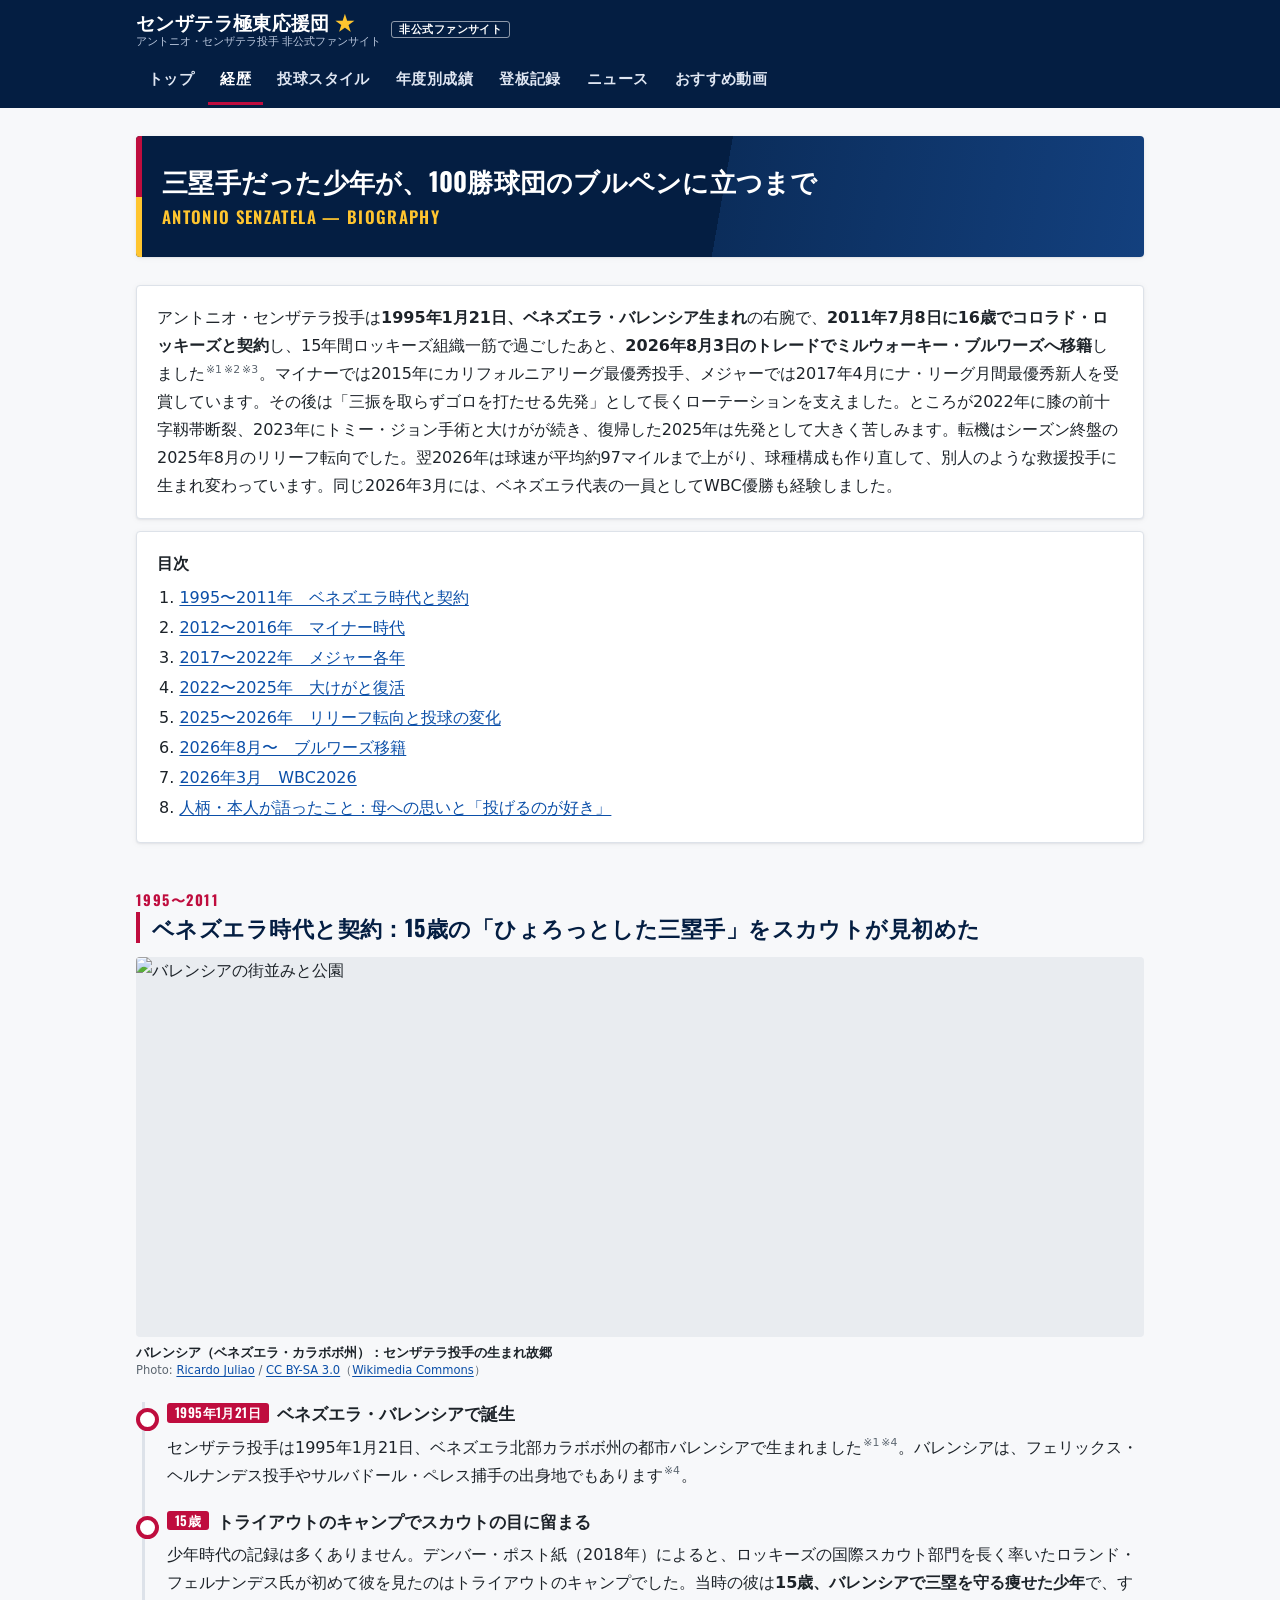
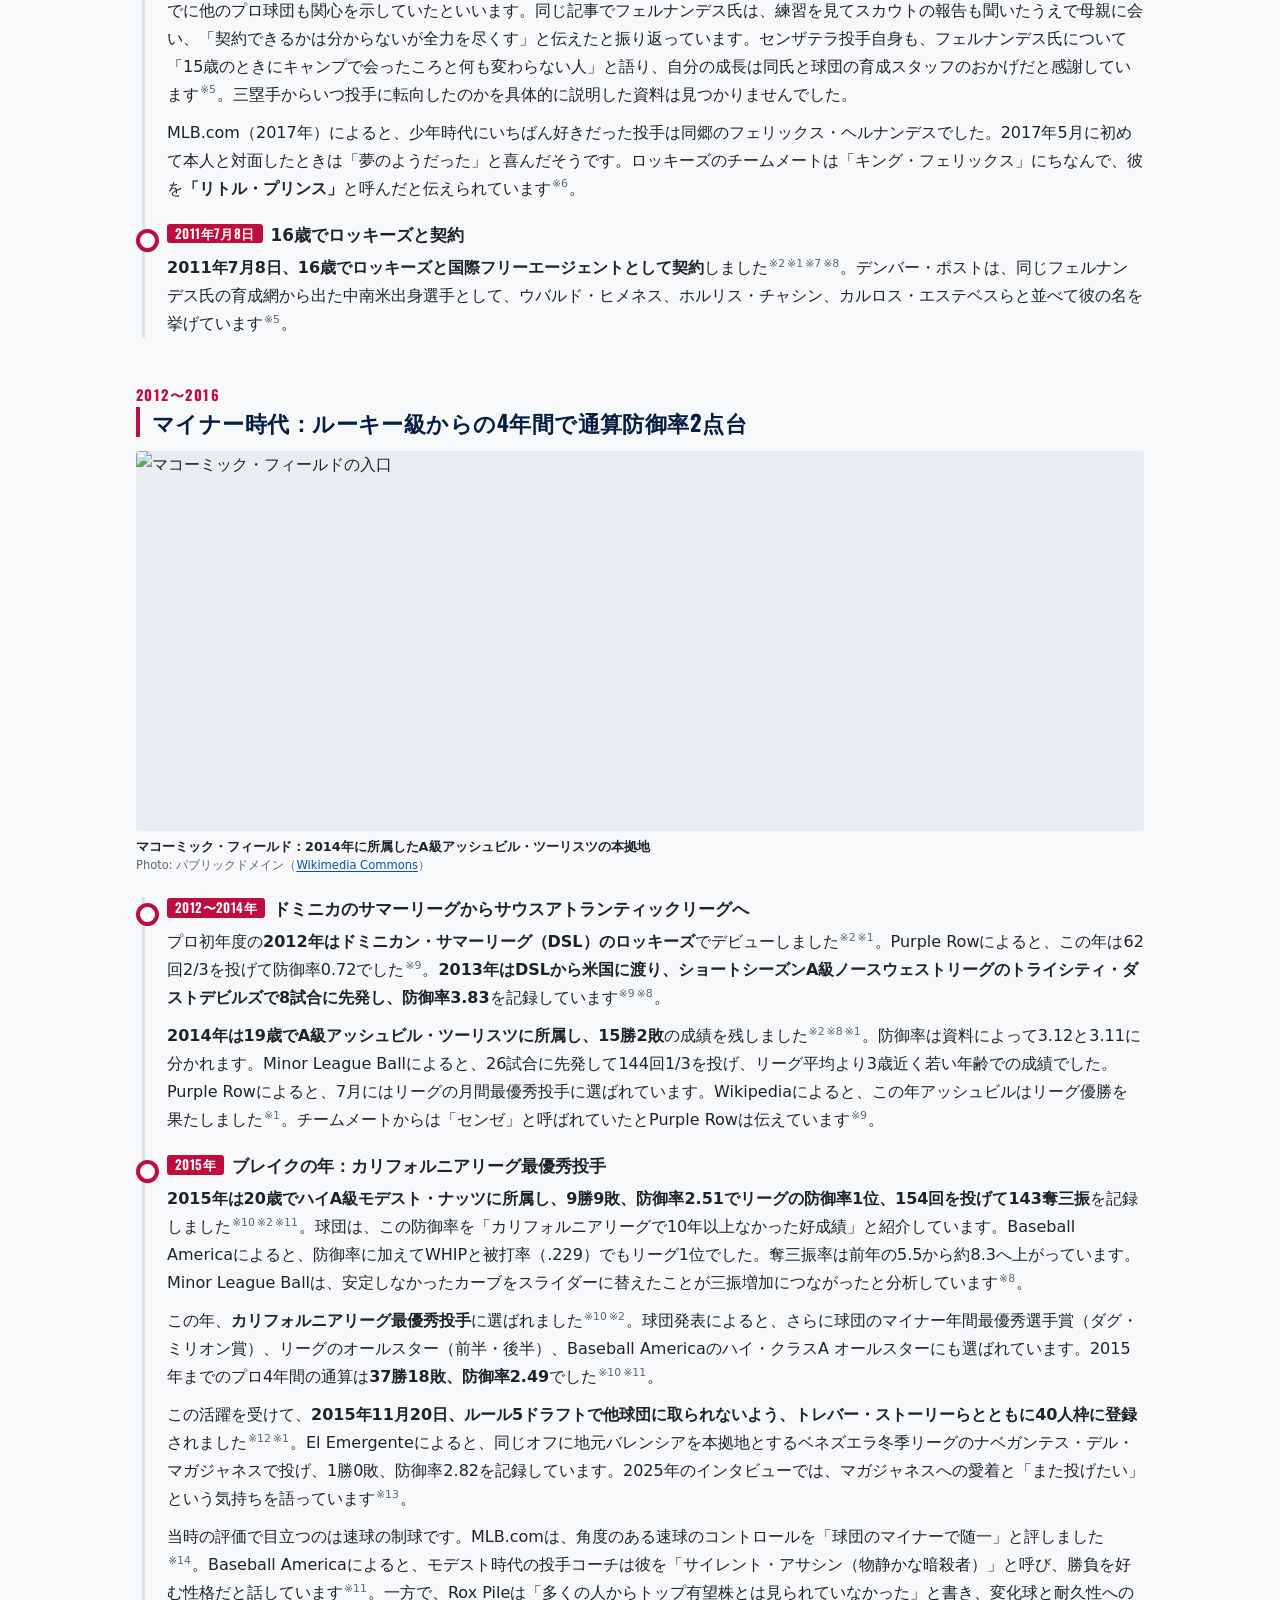
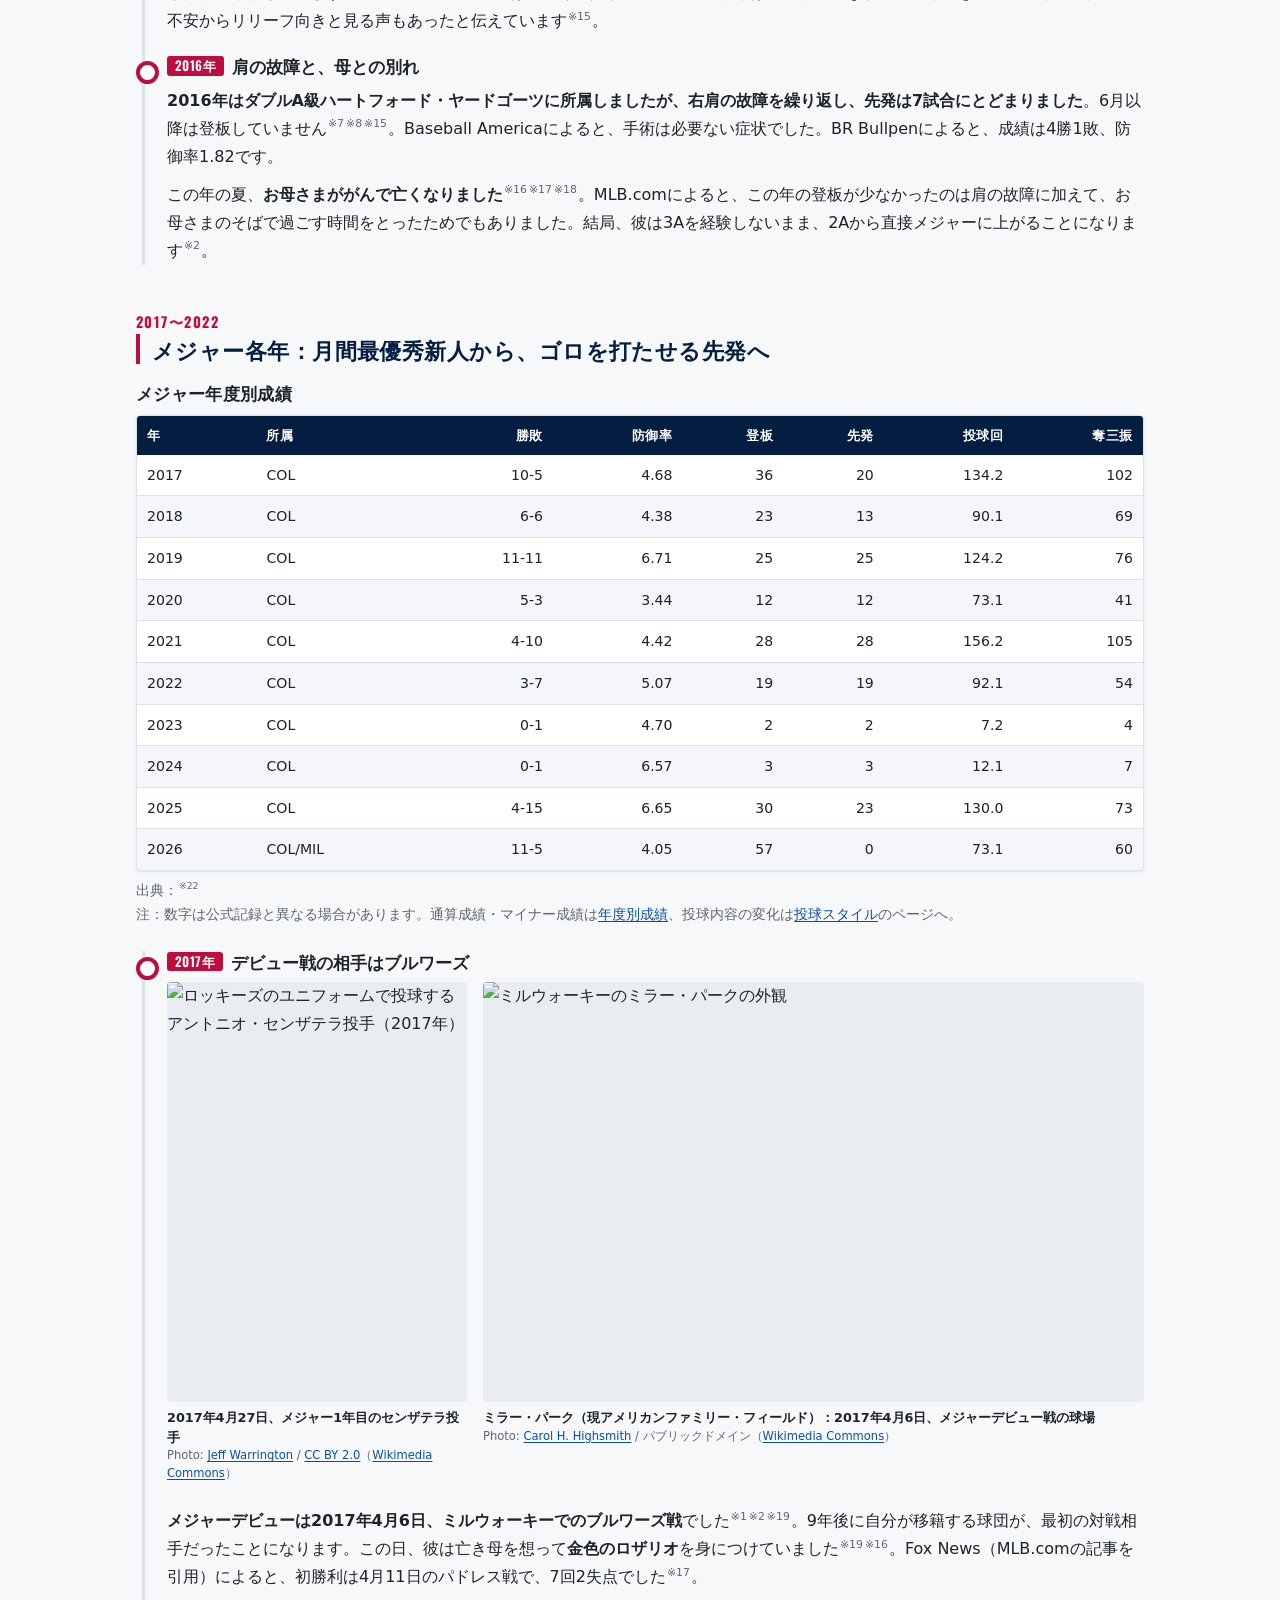
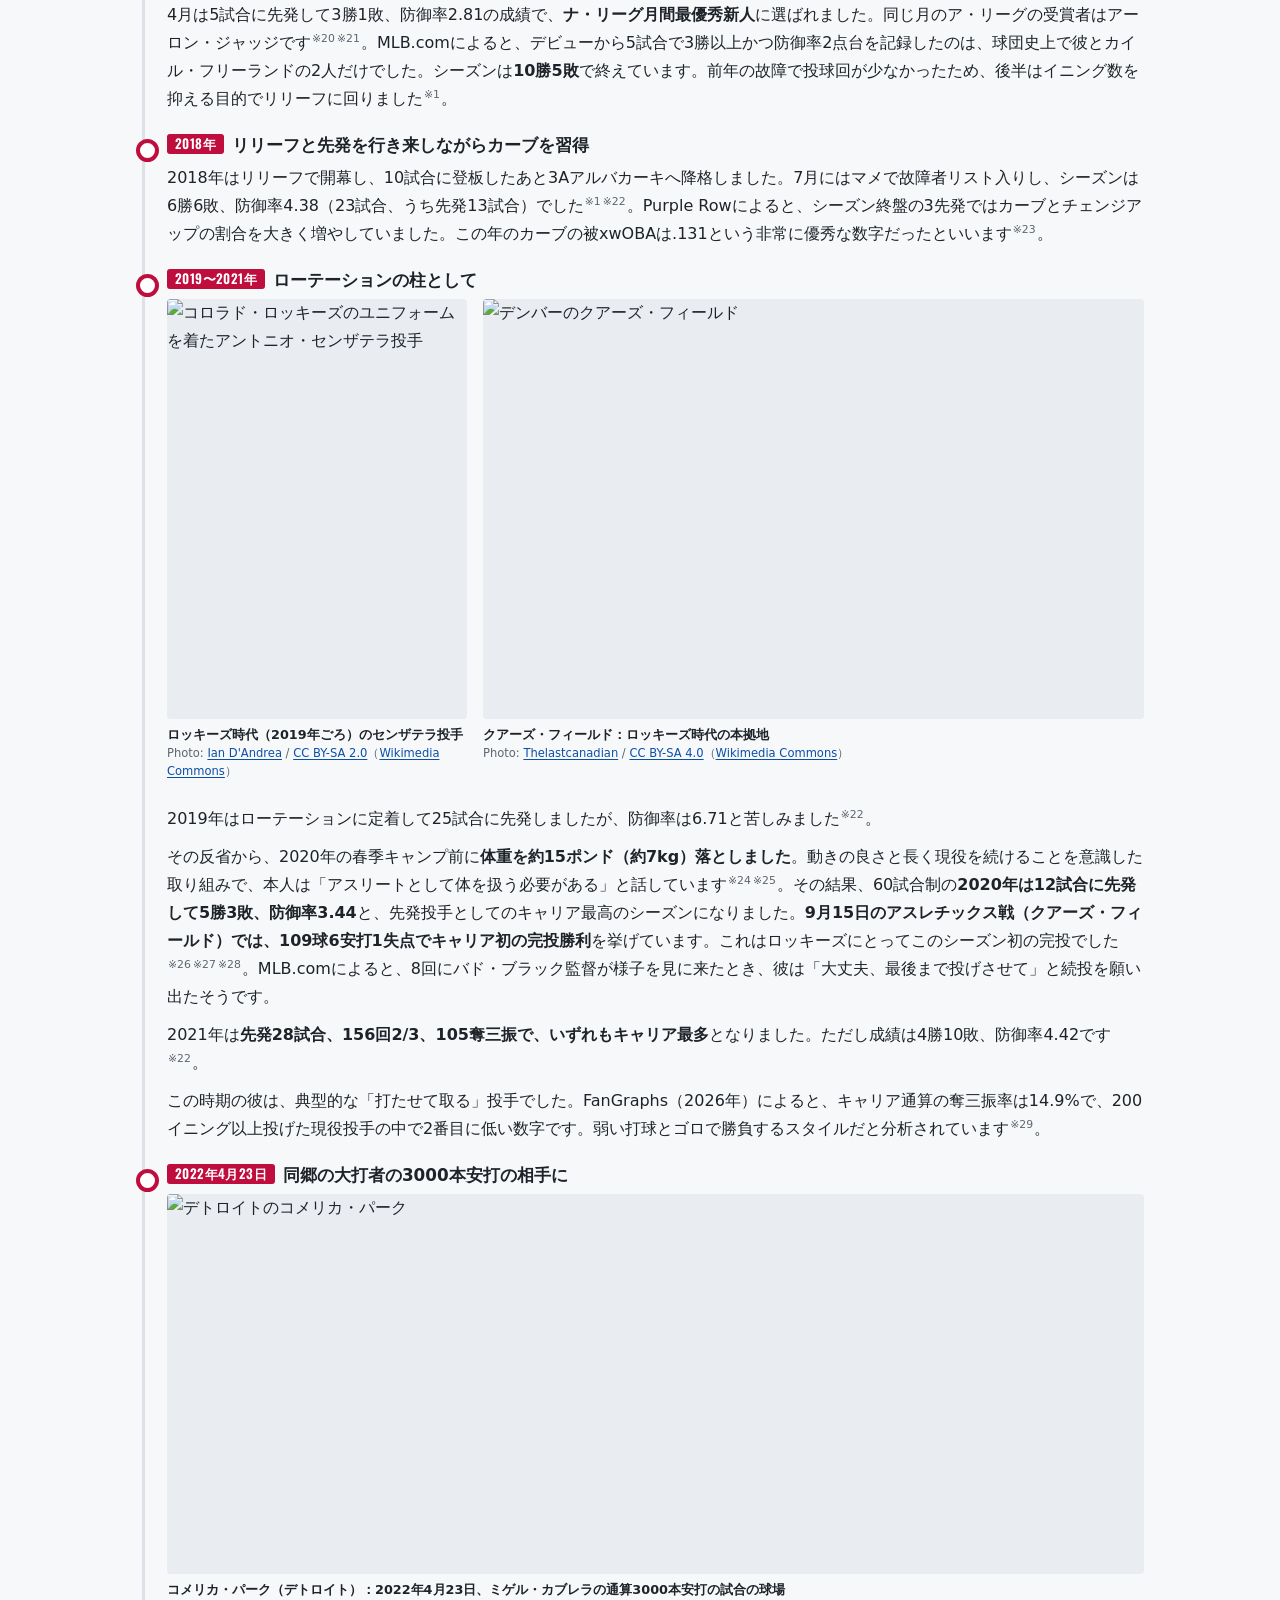
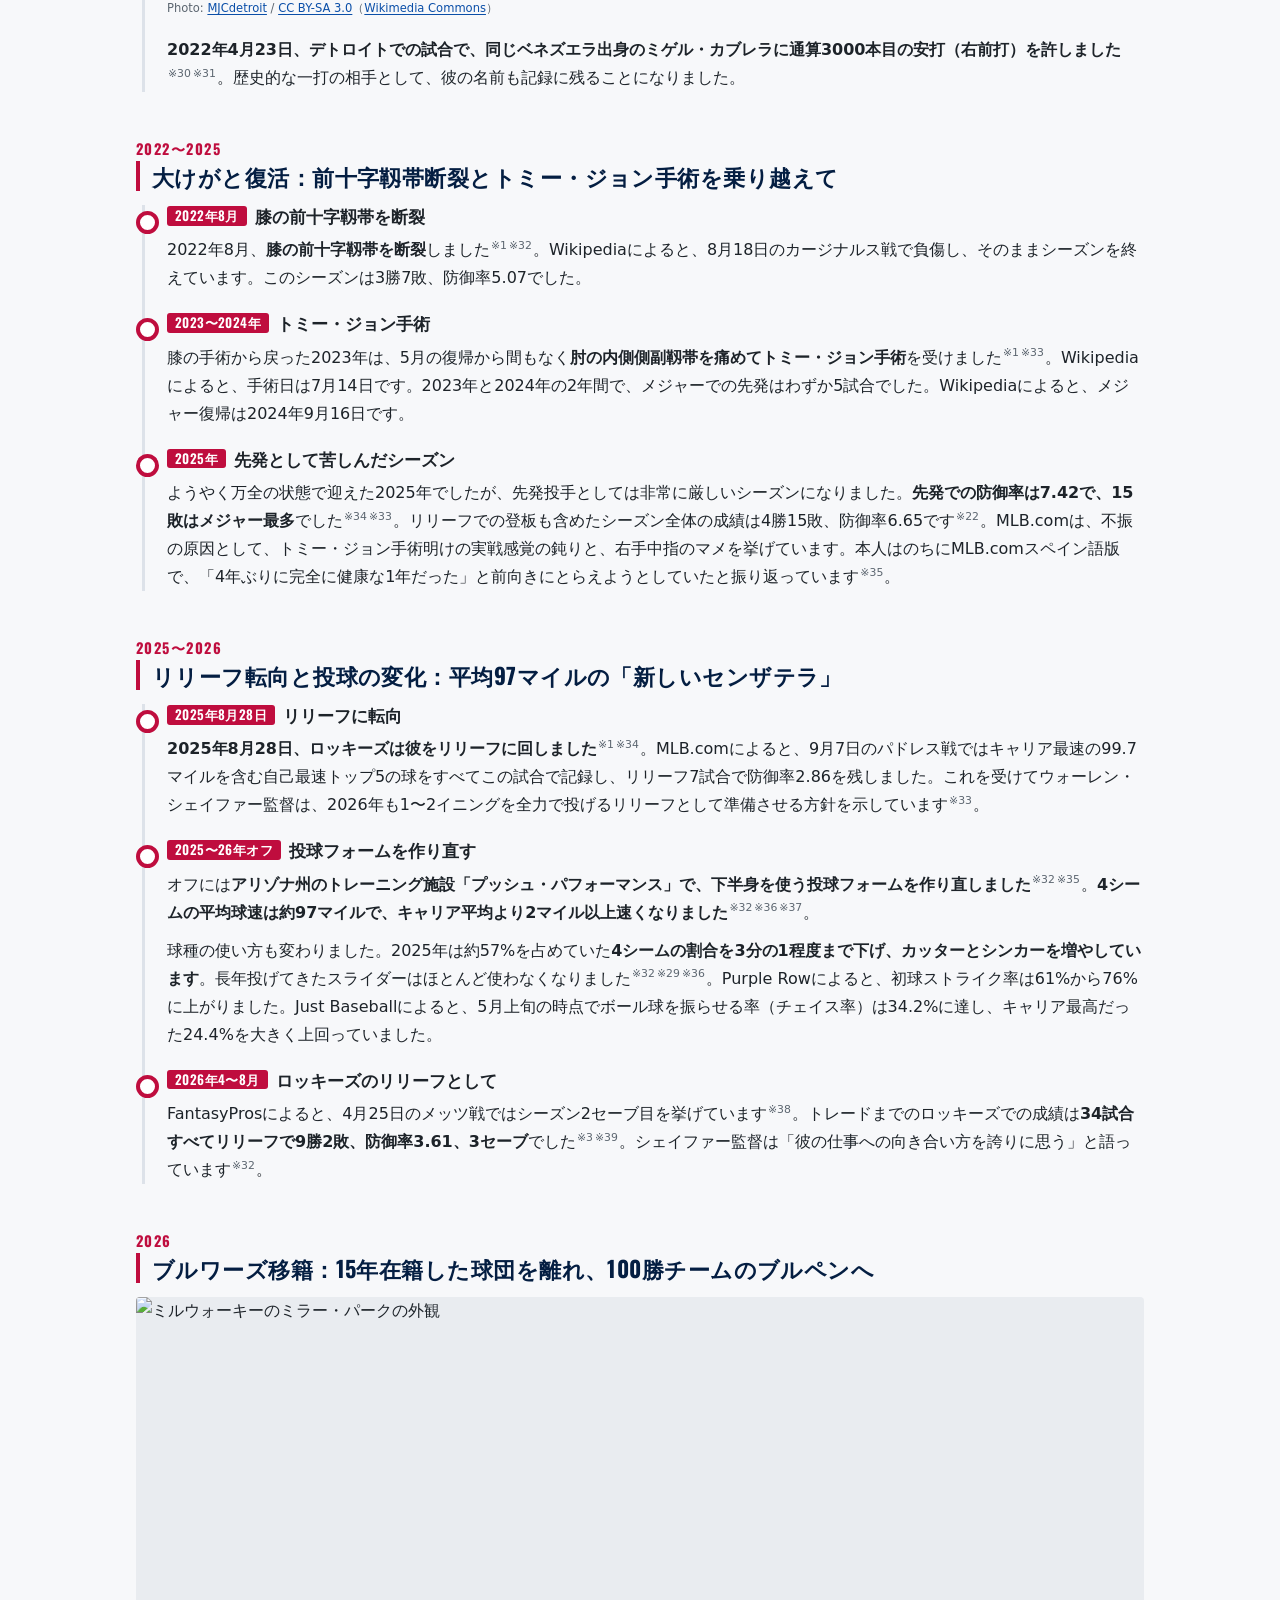
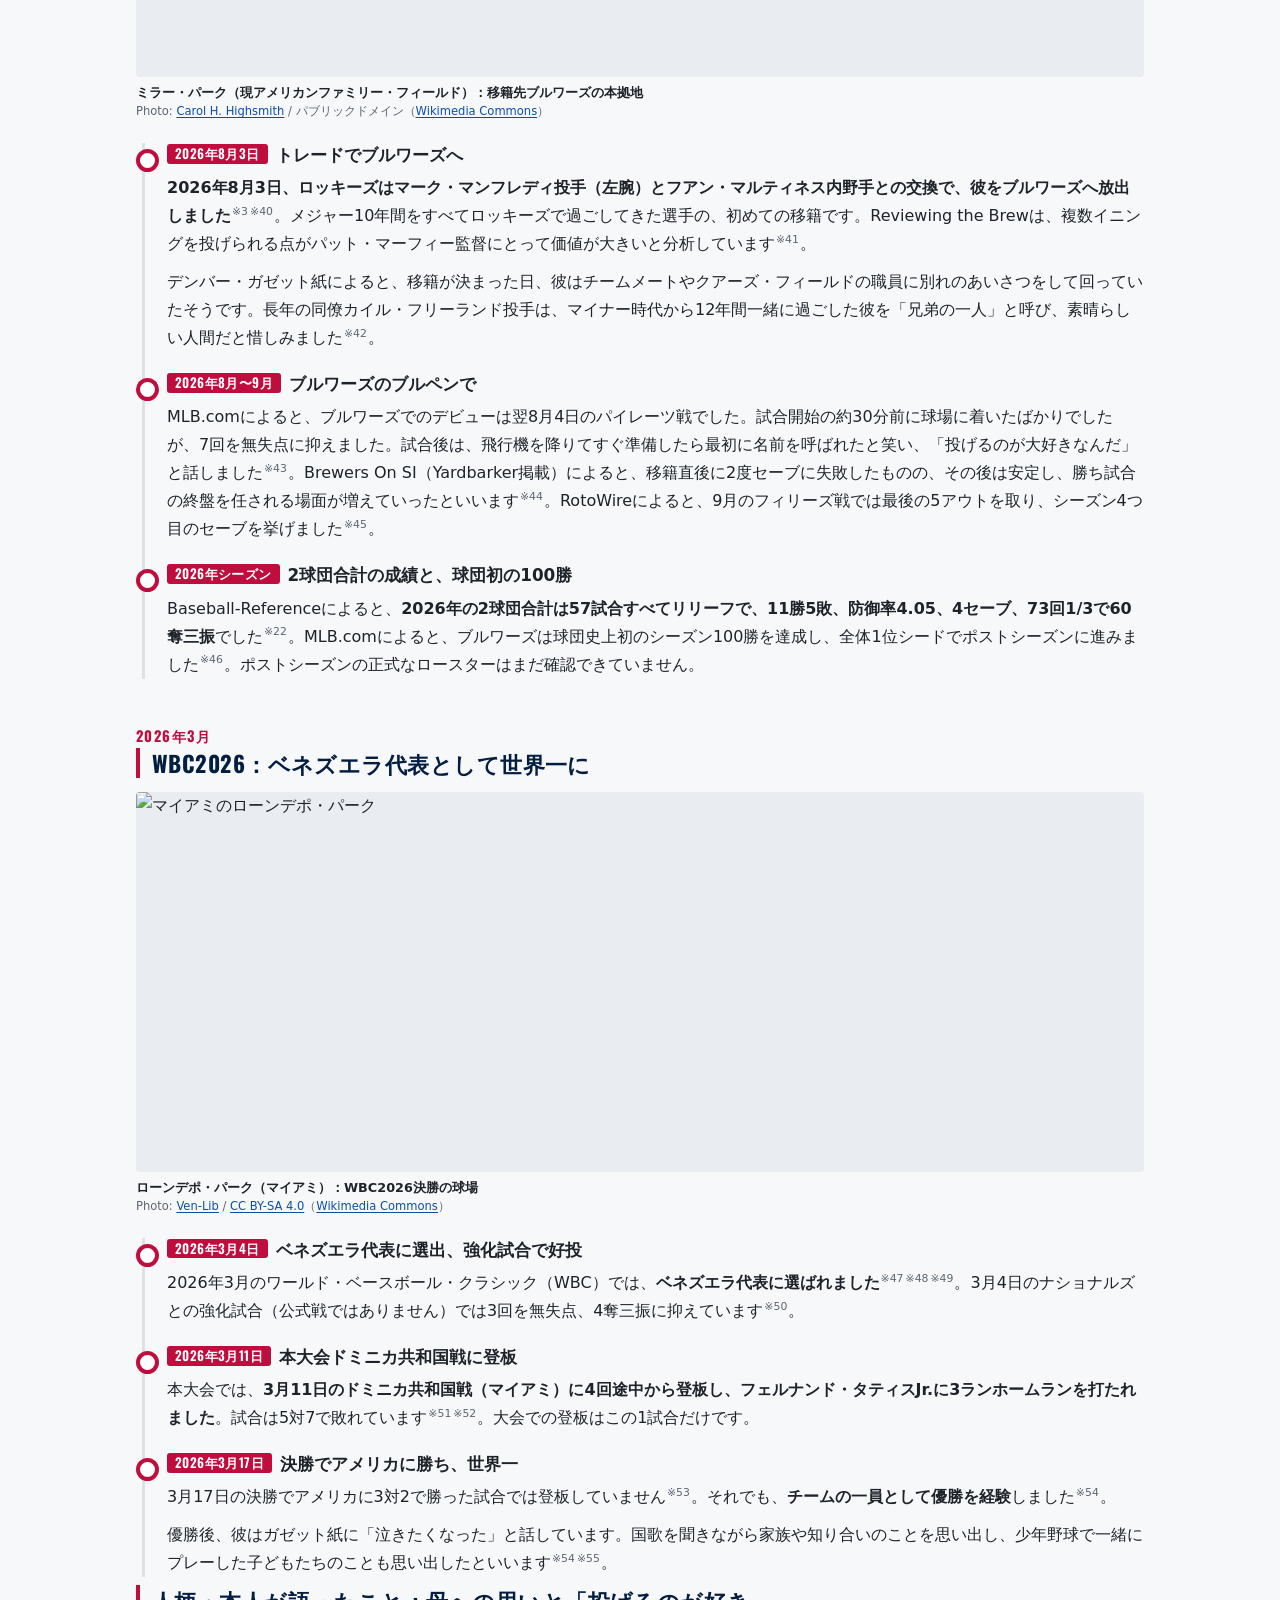
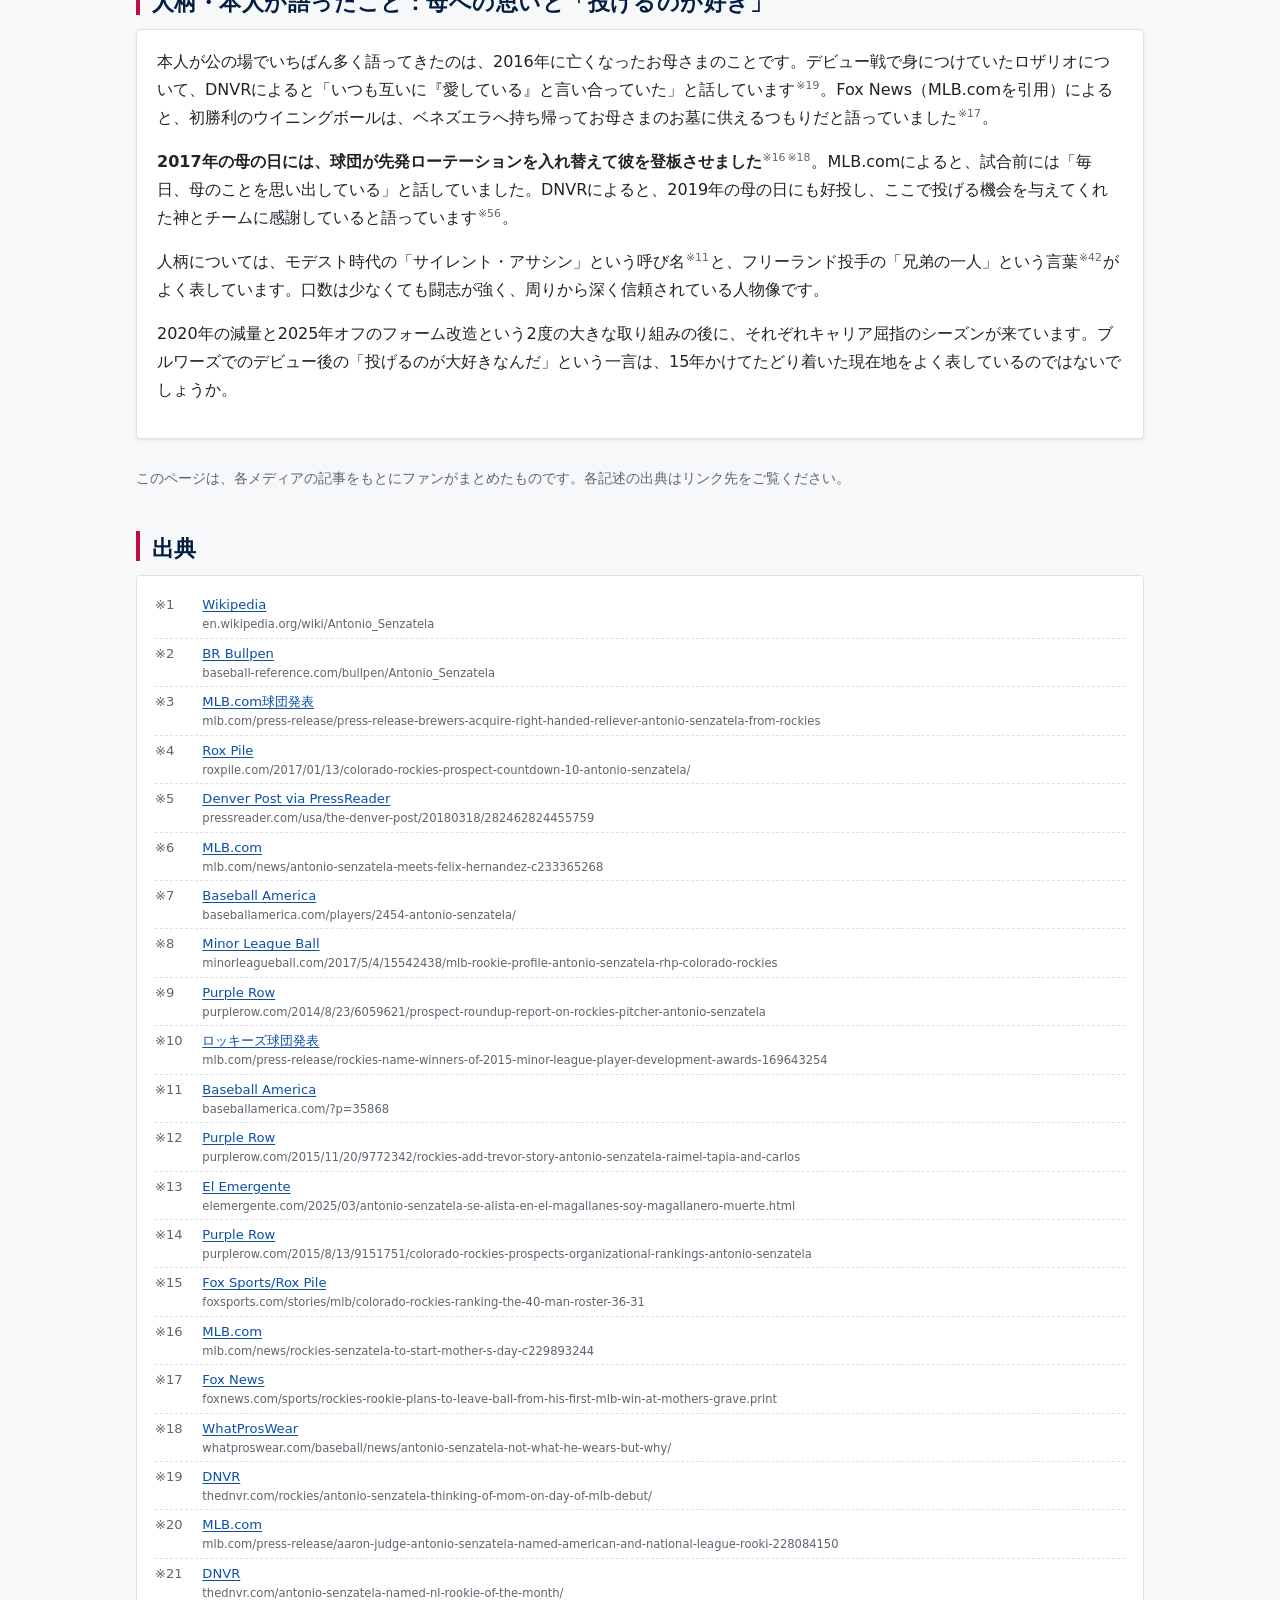
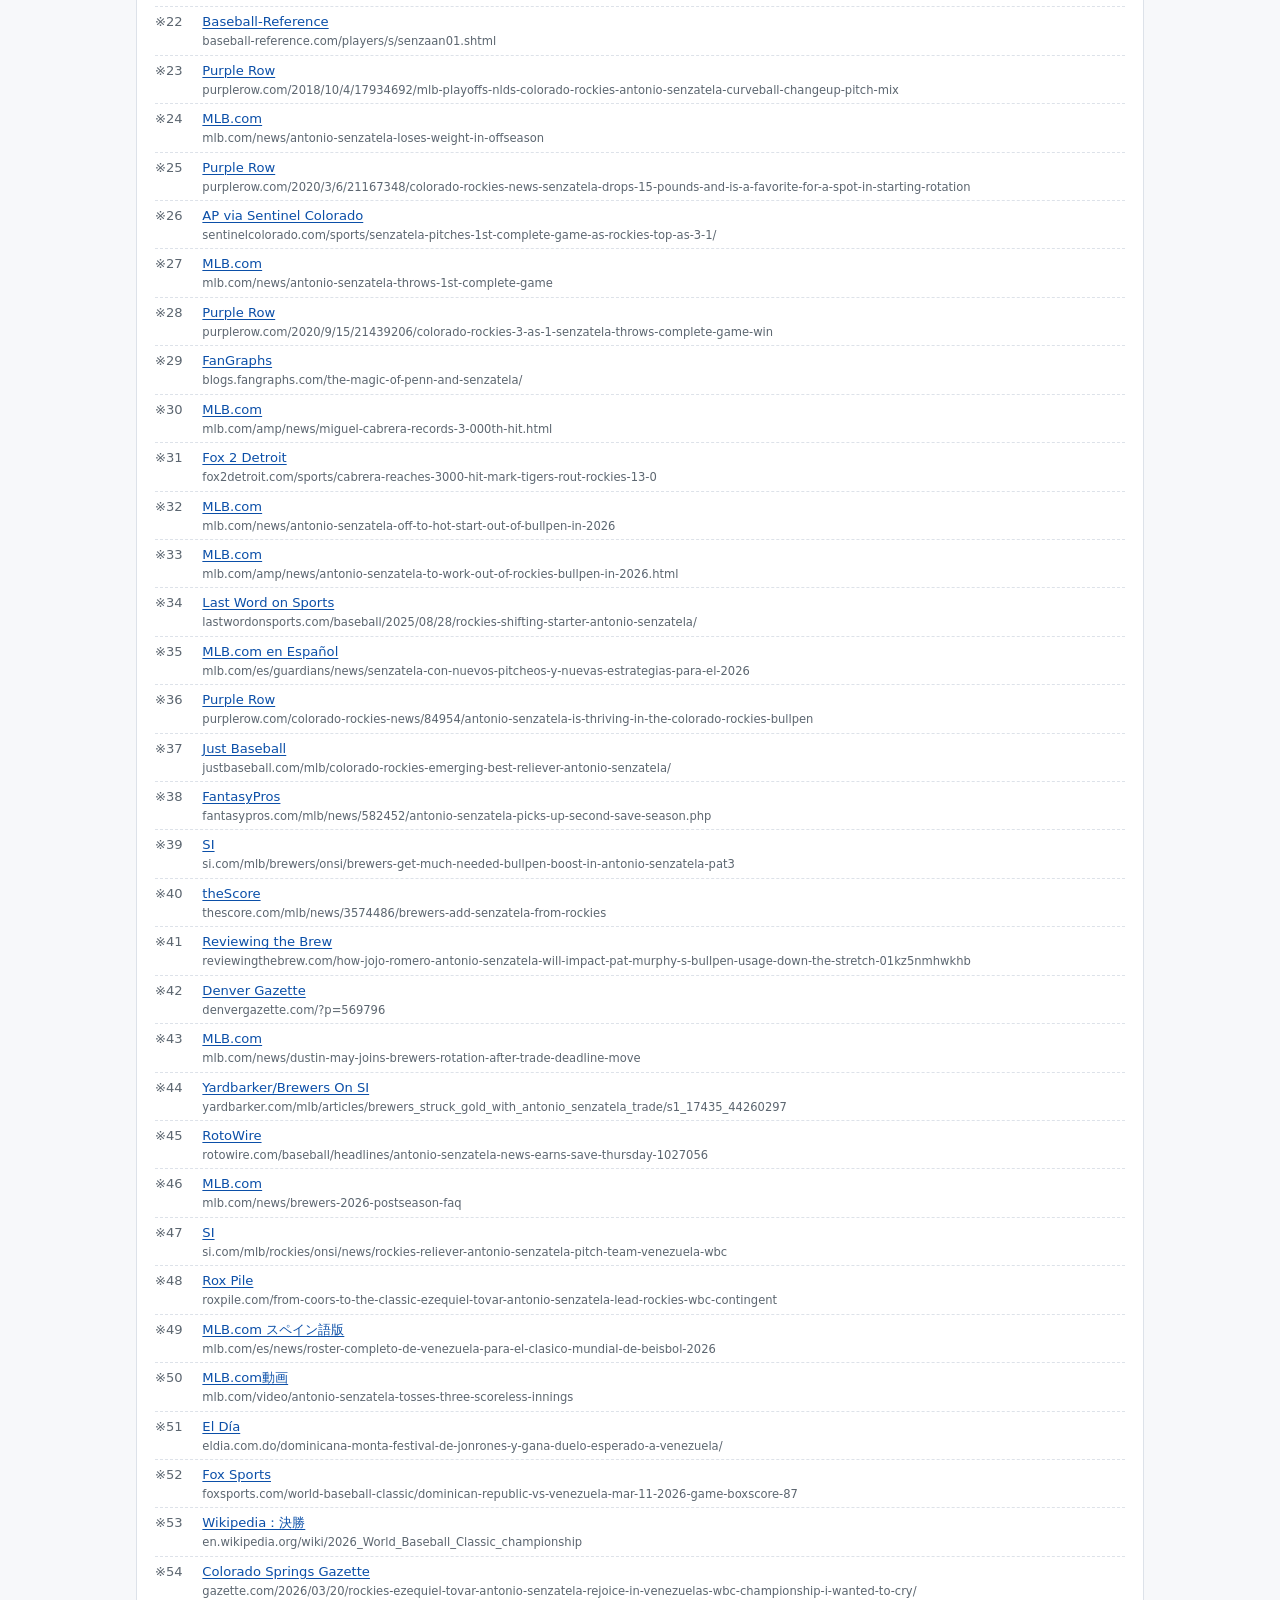
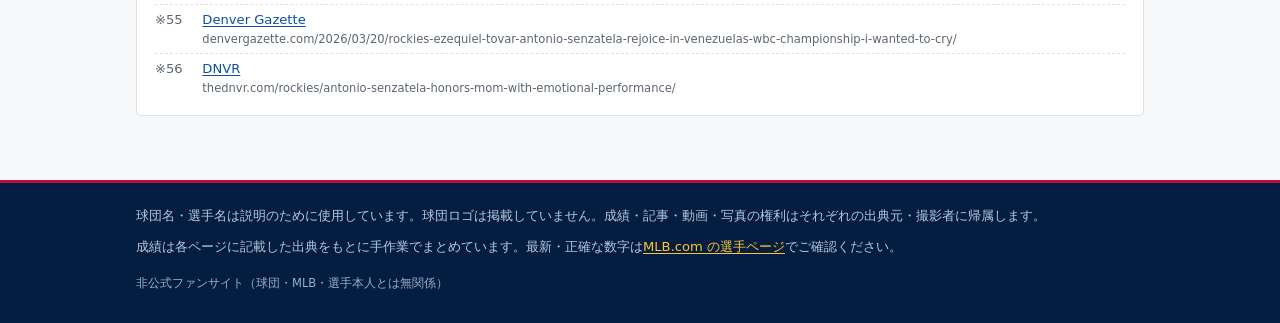
==== commit 12836698: "Fix headshot crop with CSS scale; restore Valencia park photo - Headshot: 3:4 frame, top-aligned cov" ====
--- a/biography.html
+++ b/biography.html
@@ -45,8 +45,8 @@
 <p class="era-years">1995〜2011</p>
 <h2 class="section">ベネズエラ時代と契約：15歳の「ひょろっとした三塁手」をスカウトが見初めた</h2>
 <figure class="photo photo-wide">
-<img src="https://upload.wikimedia.org/wikipedia/commons/3/34/PANOR%C3%80MICA_DEL_STADIUM.jpg" alt="バレンシアのエスタディオ・ホセ・ベルナルド・ペレスのパノラマ" loading="lazy" decoding="async">
-<figcaption><span class="cap">エスタディオ・ホセ・ベルナルド・ペレス（バレンシア）：ナベガンテス・デル・マガジャネスの本拠地。センザテラ投手は2015-16年の冬季リーグでここをホームに投げた<sup class="ref"><a href="#ref-13">※13</a></sup></span><span class="credit">Photo: <a href="https://commons.wikimedia.org/wiki/File:PANOR%C3%80MICA_DEL_STADIUM.jpg">xolkanf</a> / <a href="https://creativecommons.org/licenses/by/2.0/">CC BY 2.0</a>（<a href="https://commons.wikimedia.org/wiki/File:PANOR%C3%80MICA_DEL_STADIUM.jpg">Wikimedia Commons</a>）</span></figcaption>
+<img src="https://upload.wikimedia.org/wikipedia/commons/c/ca/Parque_Urb_Prebo_Valencia_Edo._Carabobo.JPG" alt="バレンシアの街並みと公園" loading="lazy" decoding="async">
+<figcaption><span class="cap">バレンシア（ベネズエラ・カラボボ州）：センザテラ投手の生まれ故郷</span><span class="credit">Photo: <a href="https://commons.wikimedia.org/wiki/File:Parque_Urb_Prebo_Valencia_Edo._Carabobo.JPG">Ricardo Juliao</a> / <a href="https://creativecommons.org/licenses/by-sa/3.0/">CC BY-SA 3.0</a>（<a href="https://commons.wikimedia.org/wiki/File:Parque_Urb_Prebo_Valencia_Edo._Carabobo.JPG">Wikimedia Commons</a>）</span></figcaption>
 </figure>
 <div class="timeline">
 
--- a/assets/style.css
+++ b/assets/style.css
@@ -200,21 +200,26 @@
 /* プロフィールの顔写真（選手名鑑風） */
 .profile-top { display: flex; gap: 22px; align-items: flex-start; }
 .profile-top .profile-list { flex: 1; min-width: 0; }
-.headshot { margin: 0; flex: 0 0 180px; width: 180px; }
+.headshot { margin: 0; flex: 0 0 220px; width: 220px; }
 .headshot-frame {
   position: relative;
-  aspect-ratio: 3 / 4;
+  width: 100%;
+  aspect-ratio: 3 / 4;          /* 幅220px・高さ約293px */
   overflow: hidden;
   background: #e9ecf0;
   border: 1px solid var(--line-strong);
   border-radius: 2px;
 }
+/* 元画像（960×1822の縦長）の上端に合わせ、顔（横47%・縦8〜12%）のまわりを拡大。
+   拡大の基準点を上端（0%）にしているので、帽子のてっぺんは切れない */
 .headshot-frame img {
-  position: absolute; inset: 0;
-  width: 100%; height: 100%;
+  display: block;
+  width: 100%;
+  height: 100%;
   object-fit: cover;
-  object-position: 47% 0;
-  max-width: none;
+  object-position: 50% 0%;
+  transform: scale(1.7);
+  transform-origin: 43% 0%;   /* 横47%の顔が拡大後に枠の左右中央（50%）へ来る位置 */
 }
 .headshot figcaption { margin-top: 6px; font-size: .7rem; line-height: 1.5; color: var(--muted); }
 .headshot .credit { overflow-wrap: anywhere; }
@@ -447,7 +452,7 @@
 @media (max-width: 560px) {
   .profile-top { flex-direction: column; align-items: center; }
   .profile-top .profile-list { align-self: stretch; }
-  .headshot { flex-basis: auto; width: 160px; }
+  .headshot { flex-basis: auto; width: 200px; }
   .site-header .wrap { padding-top: 8px; }
   .nav { flex-wrap: wrap; overflow: visible; }
   .nav a { padding: 8px 9px 7px; font-size: .88rem; }
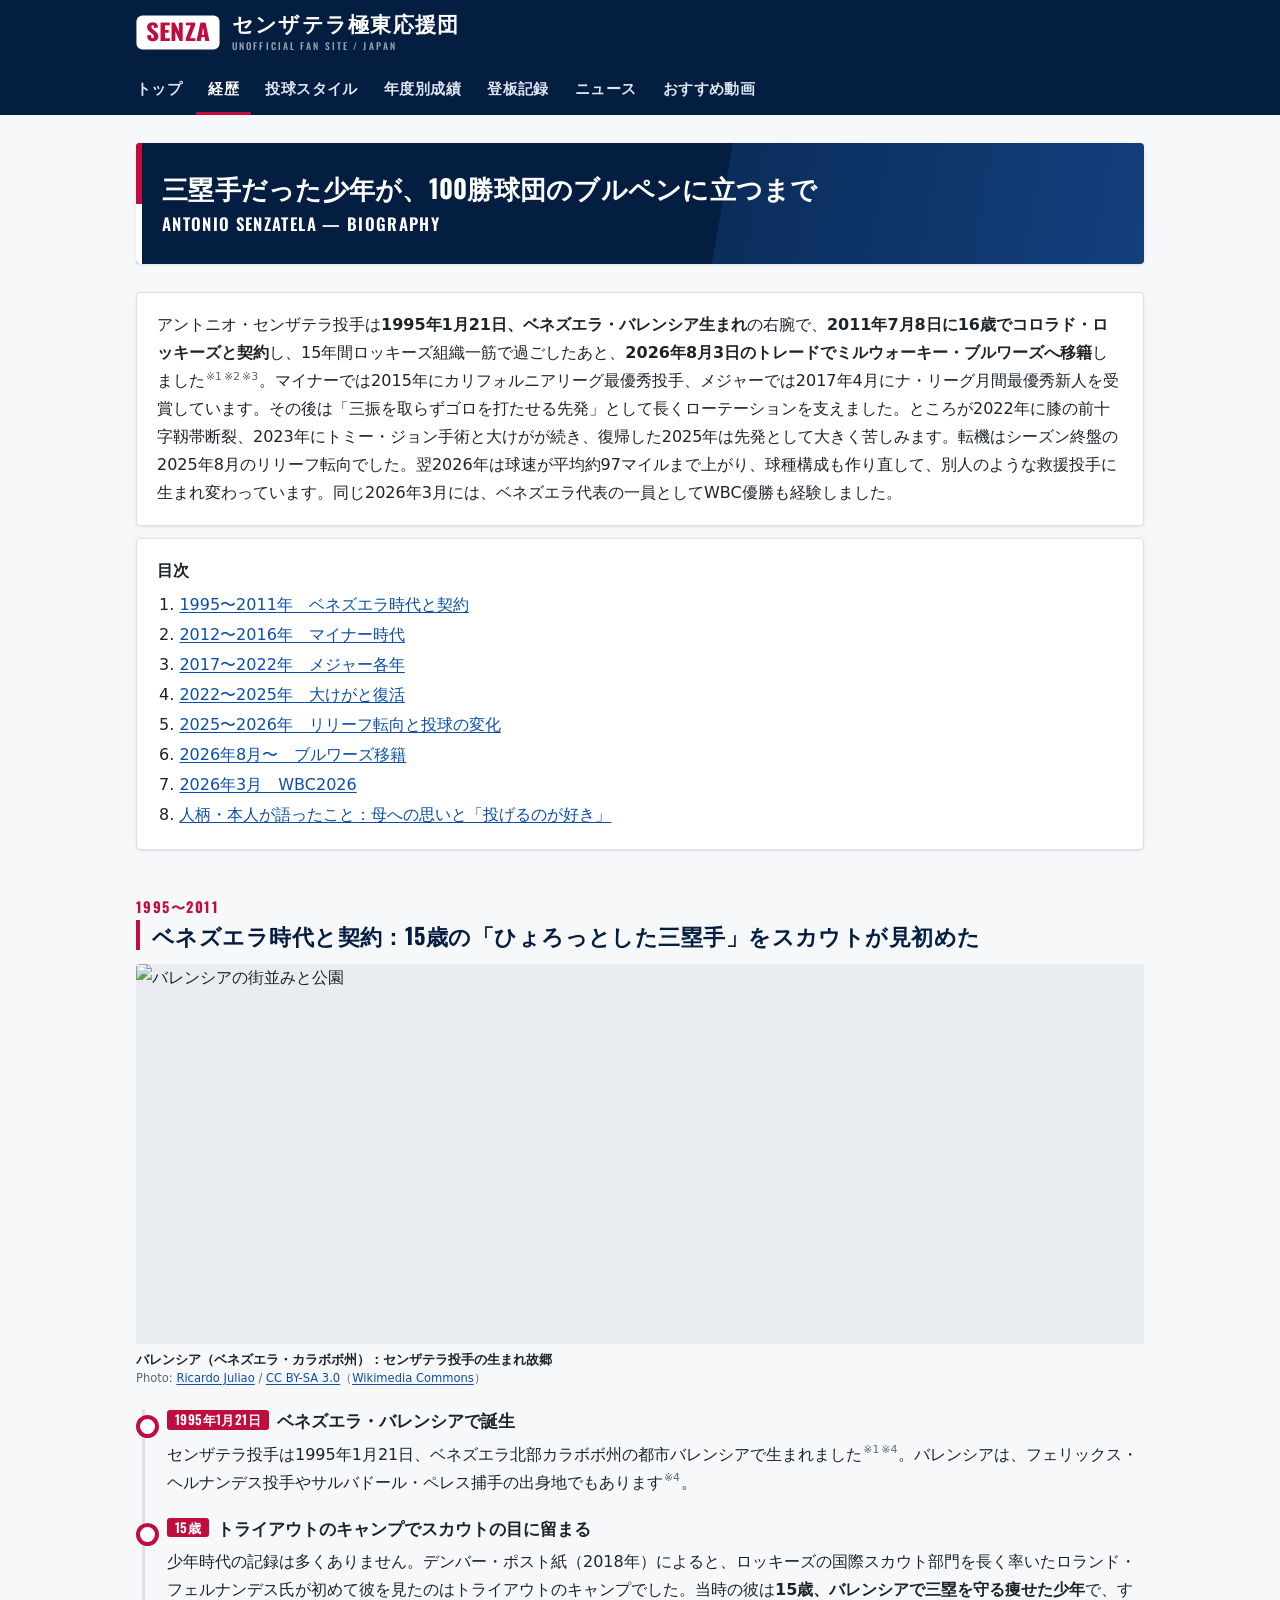
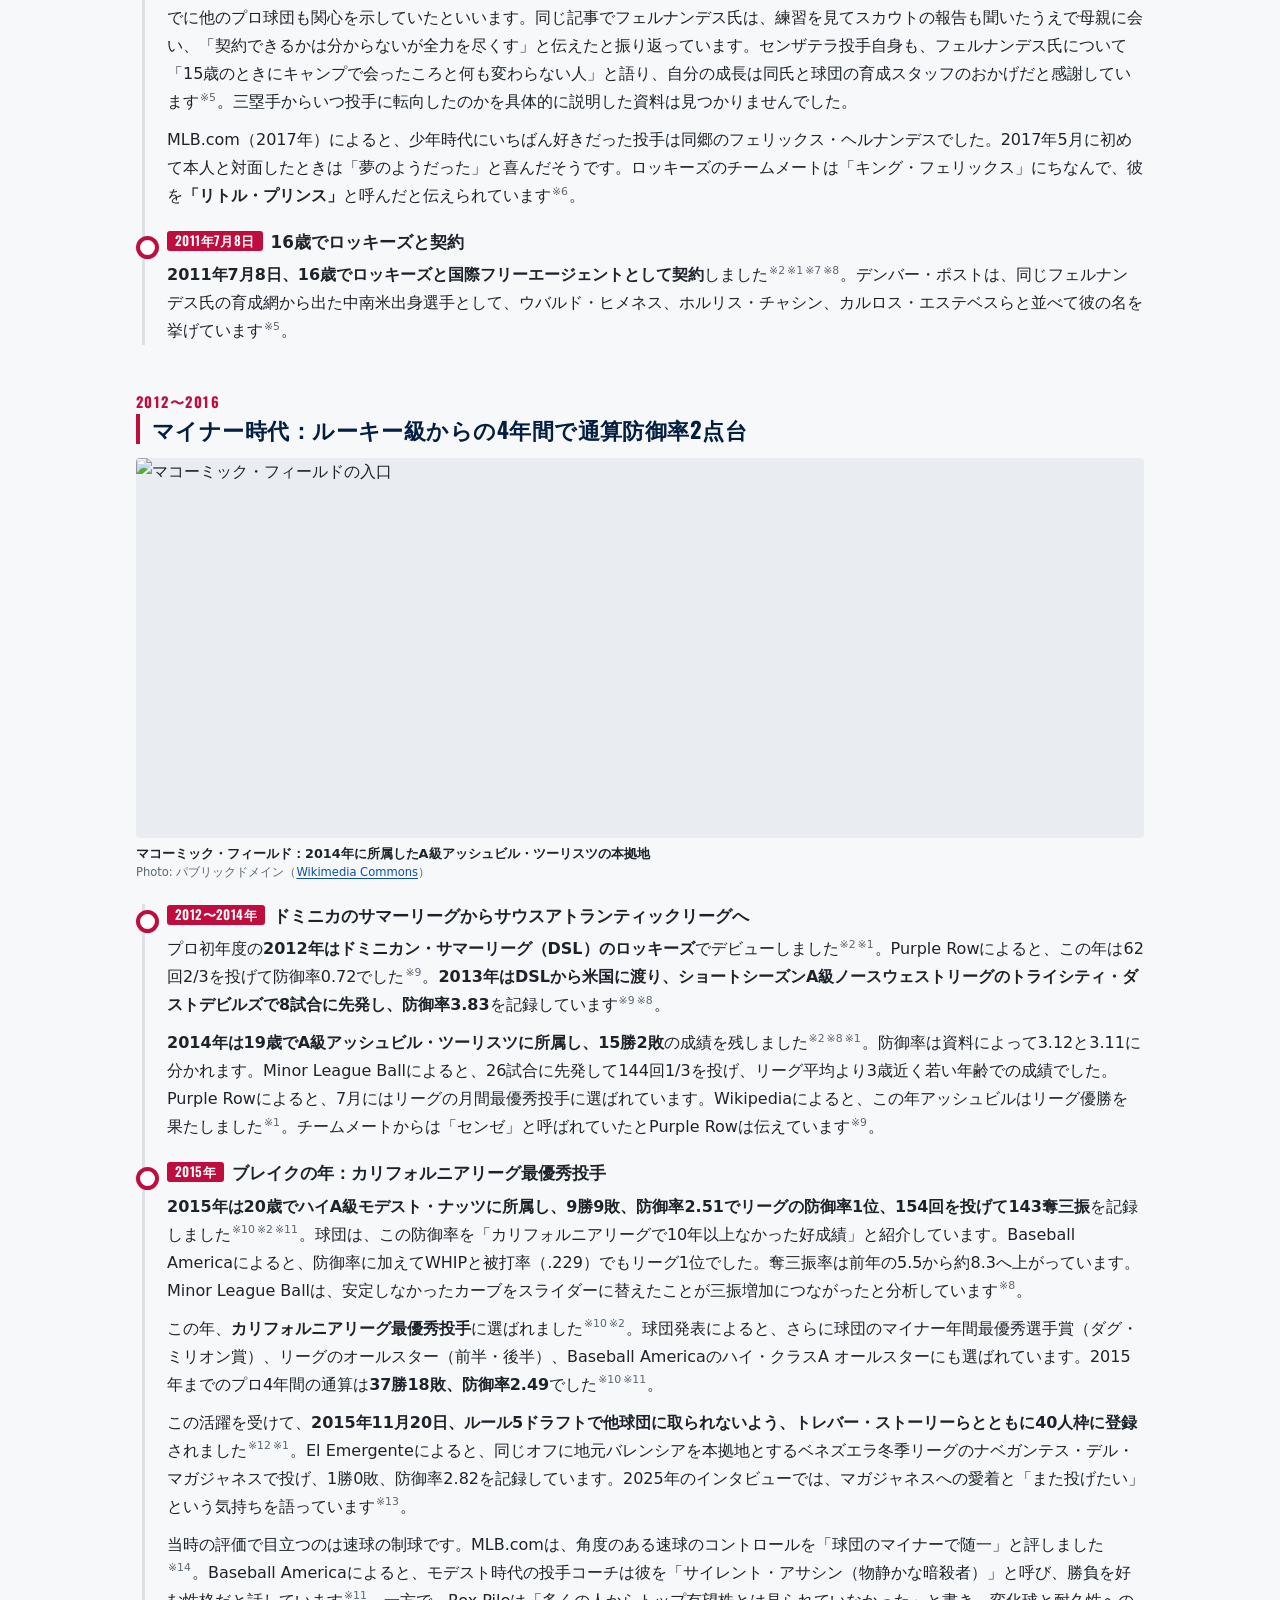
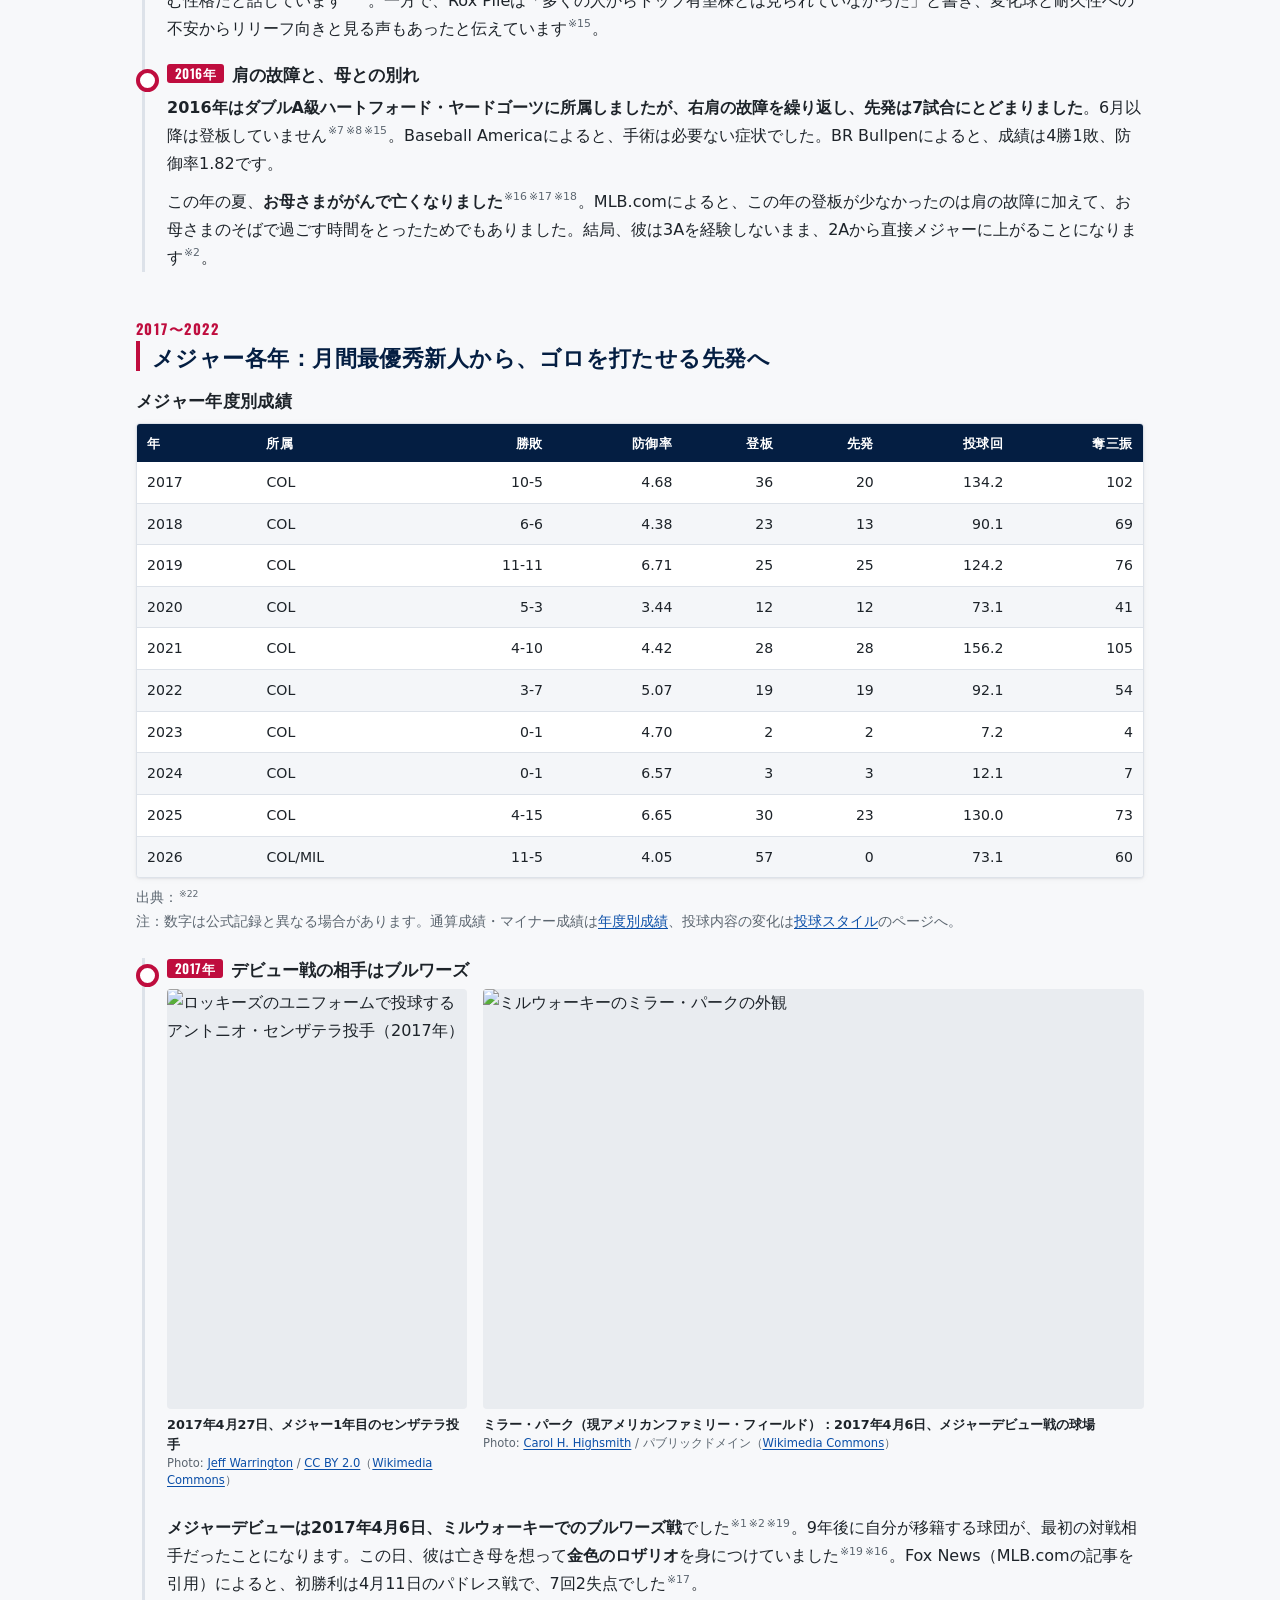
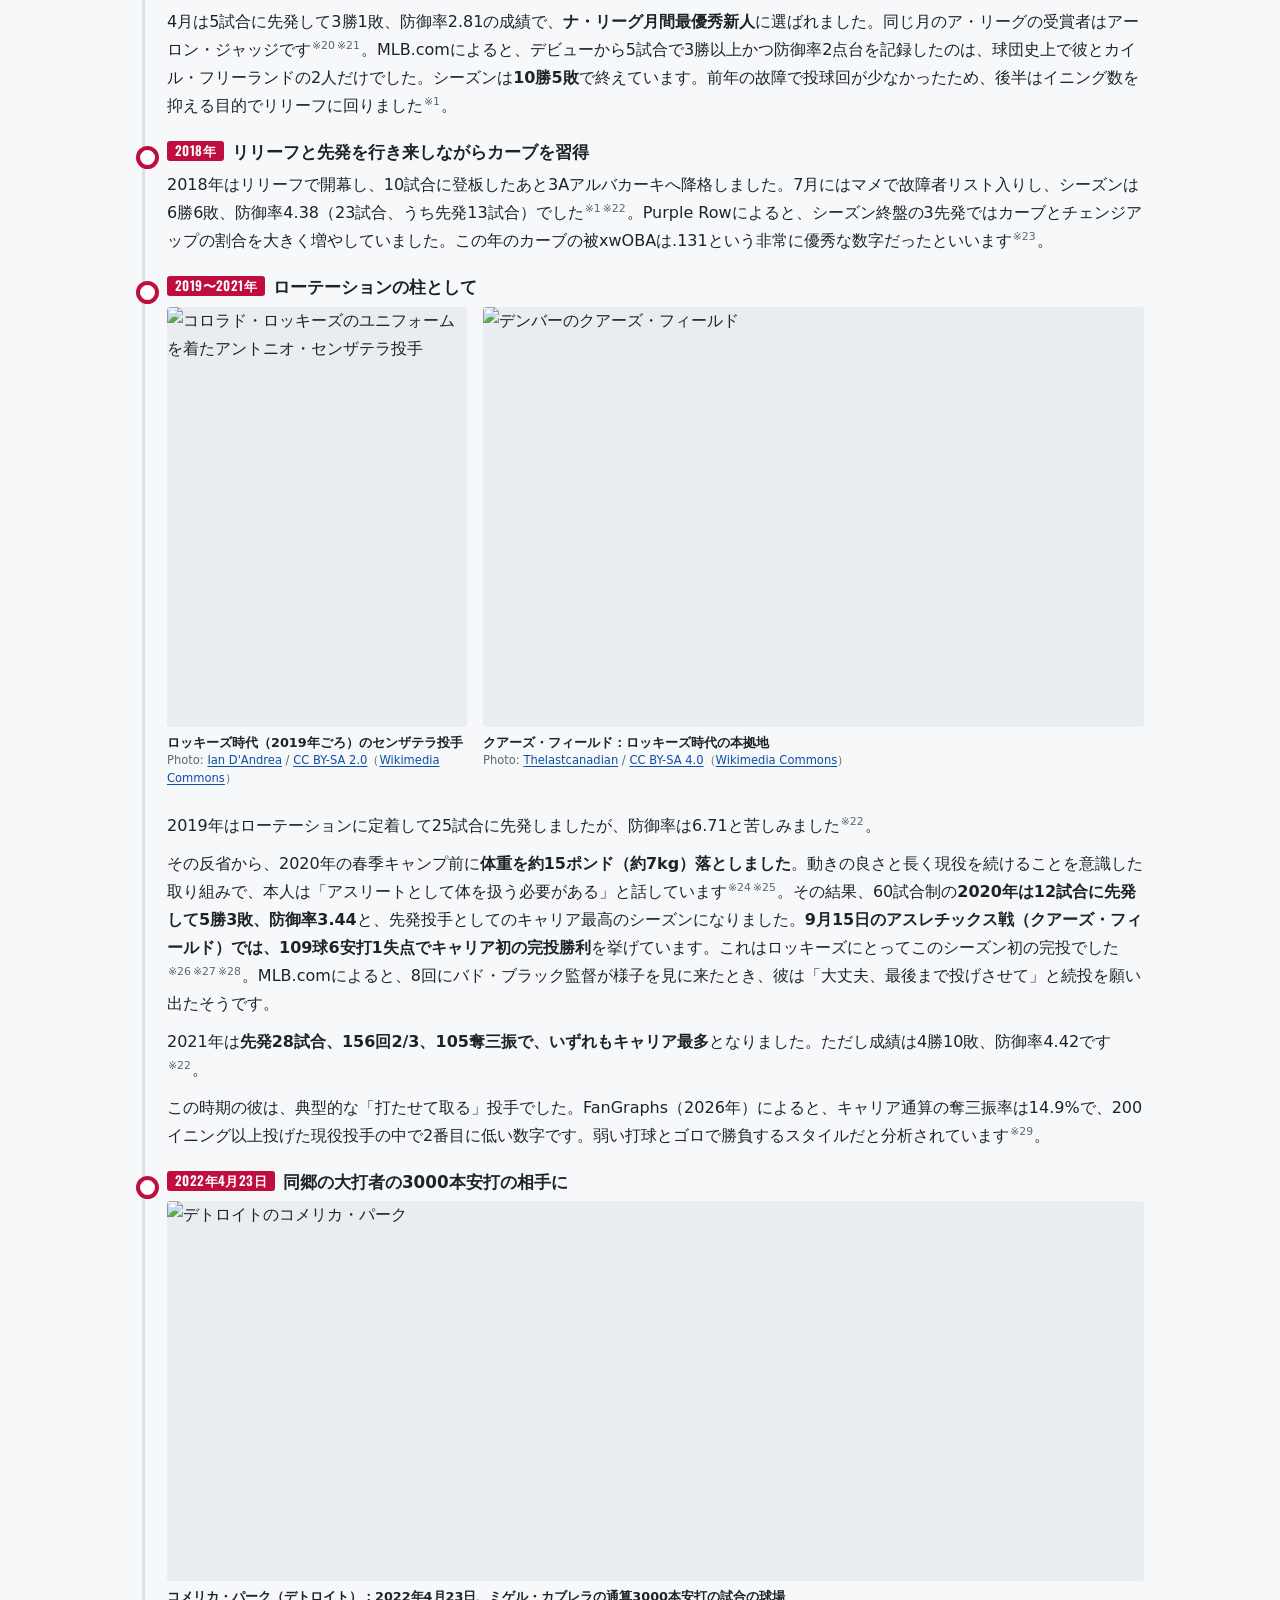
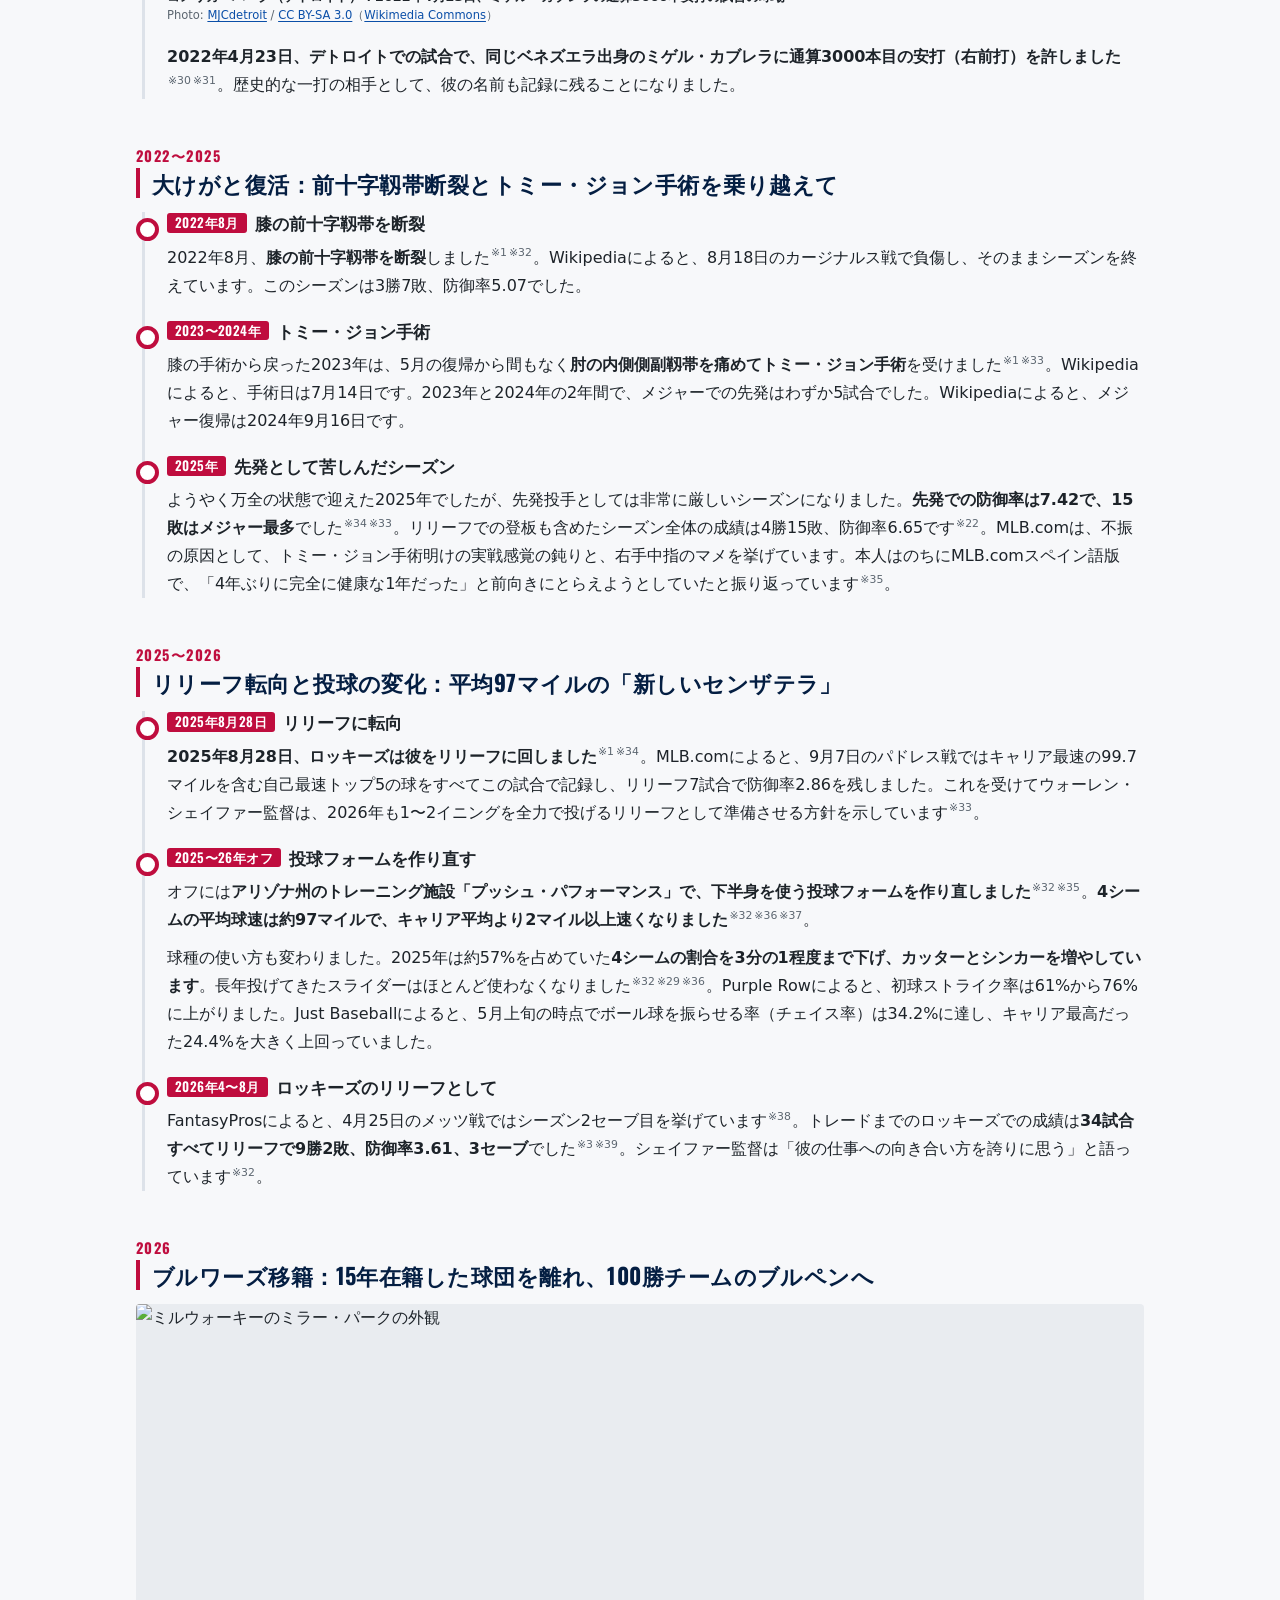
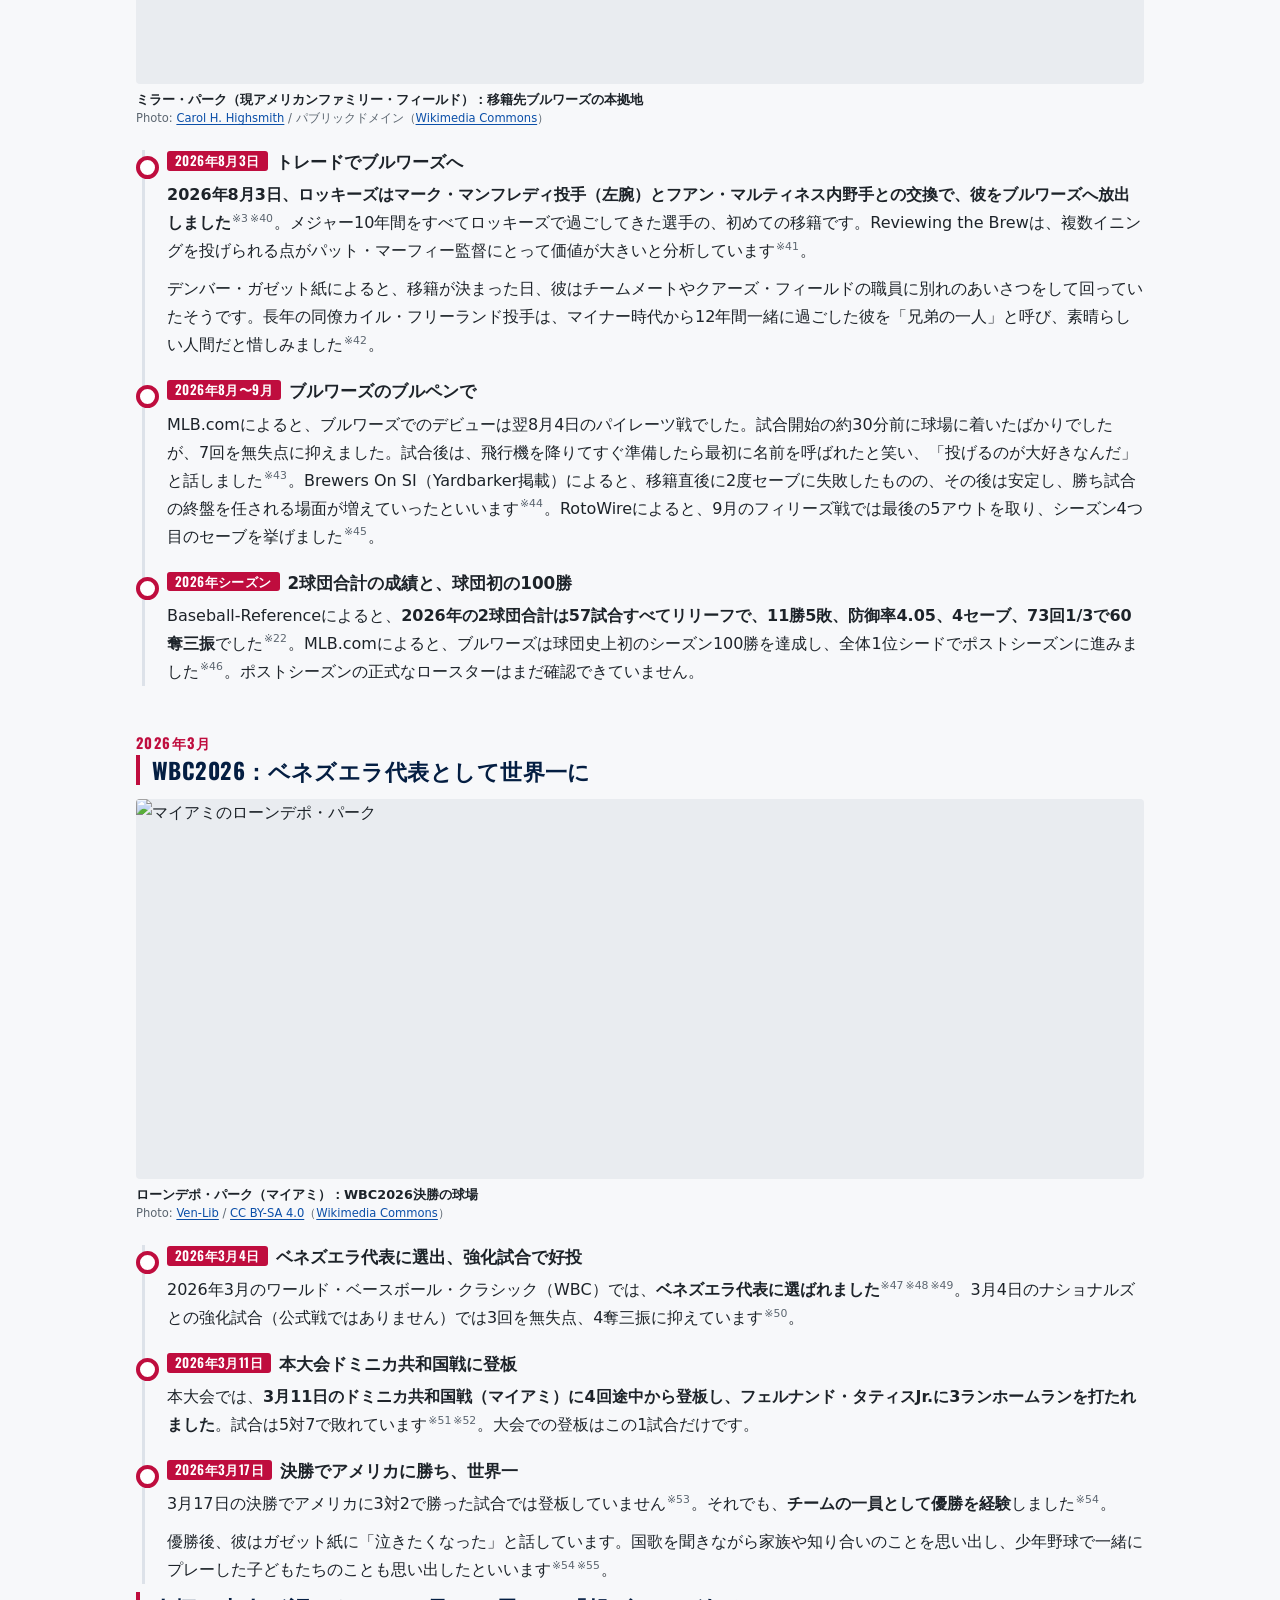
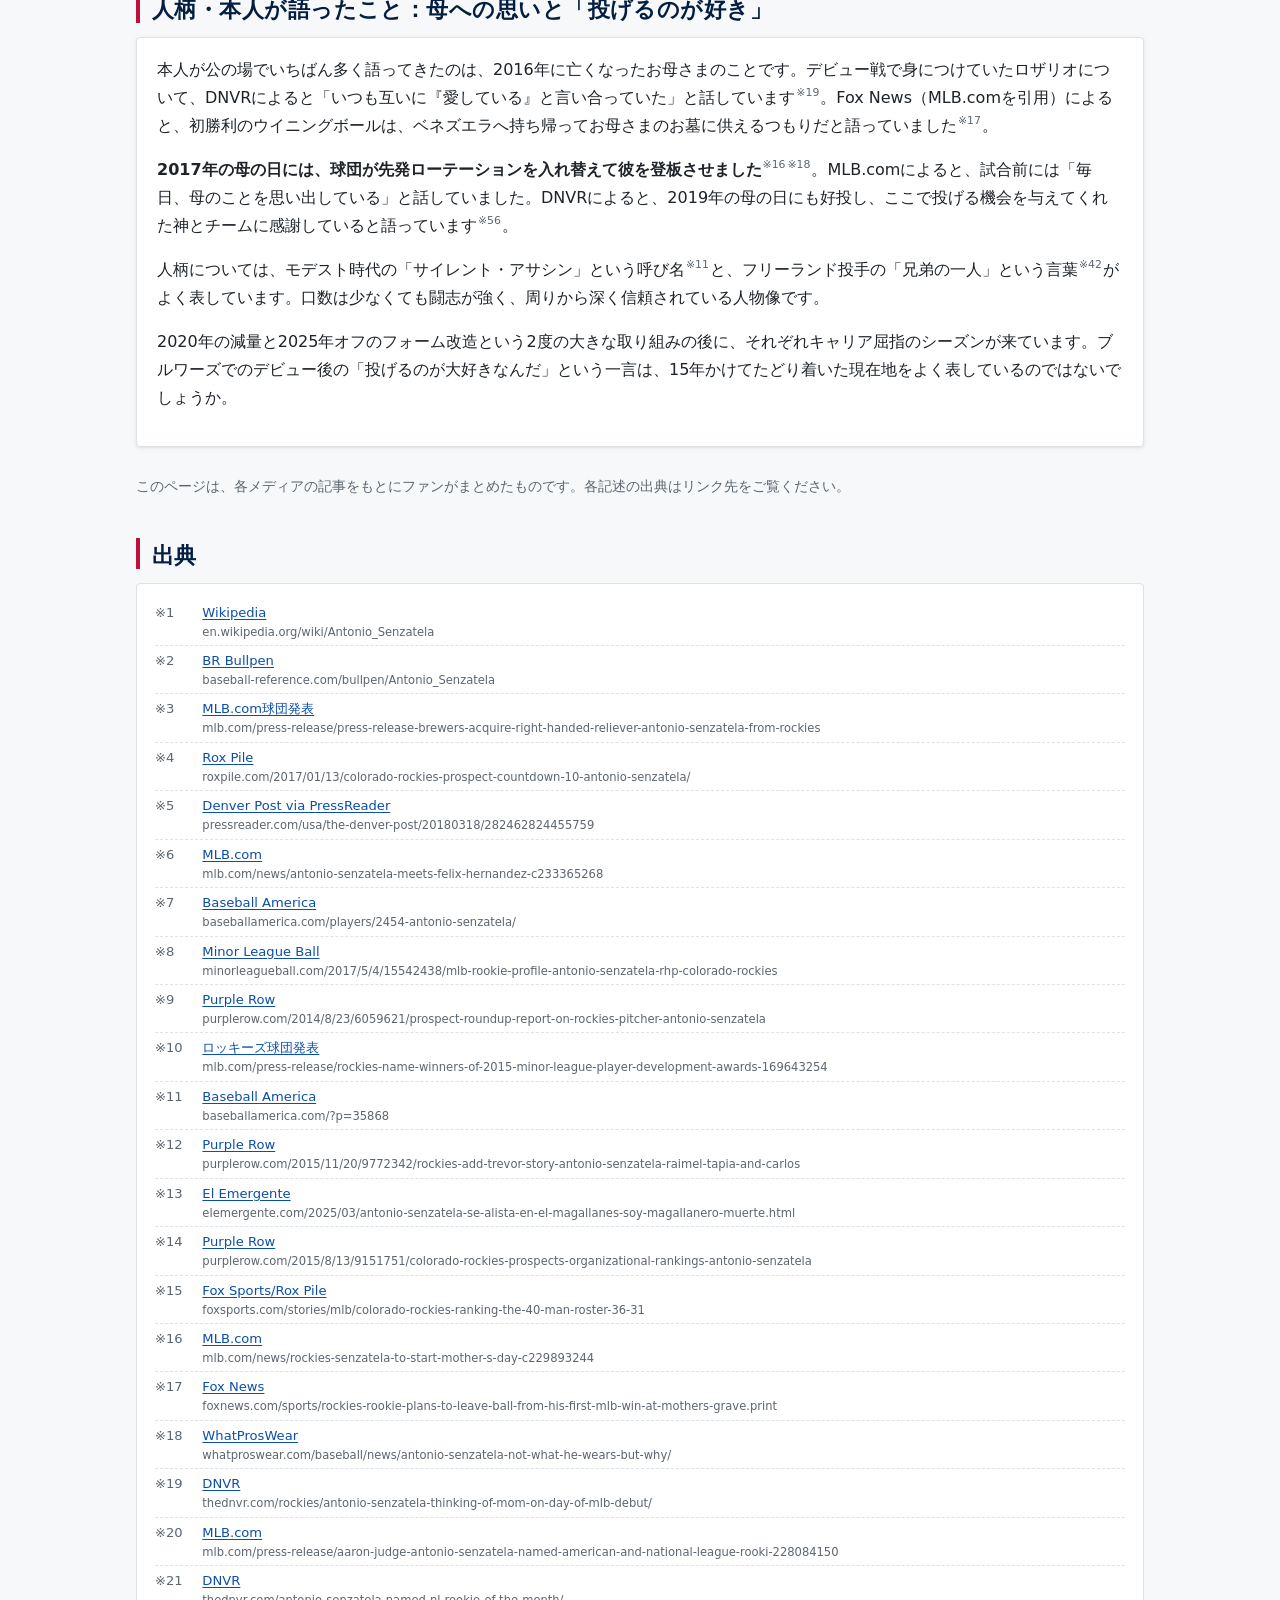
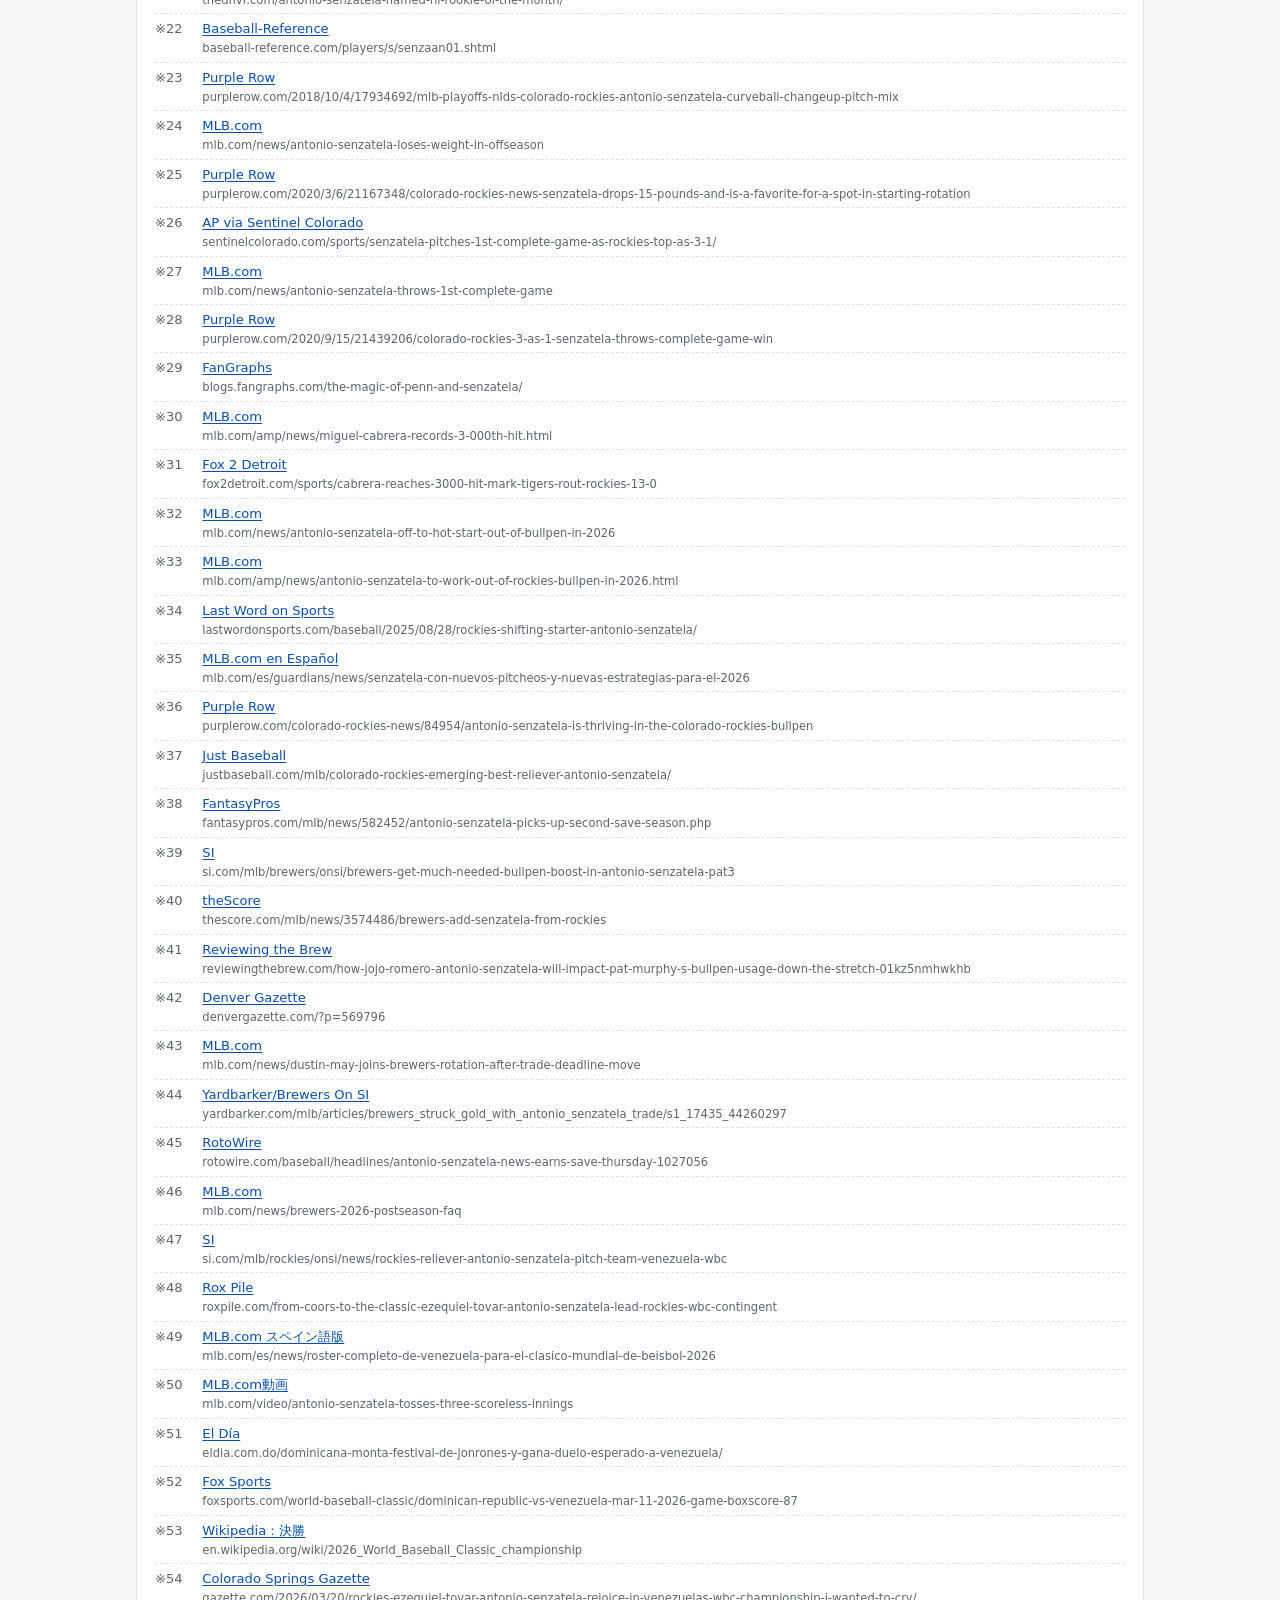
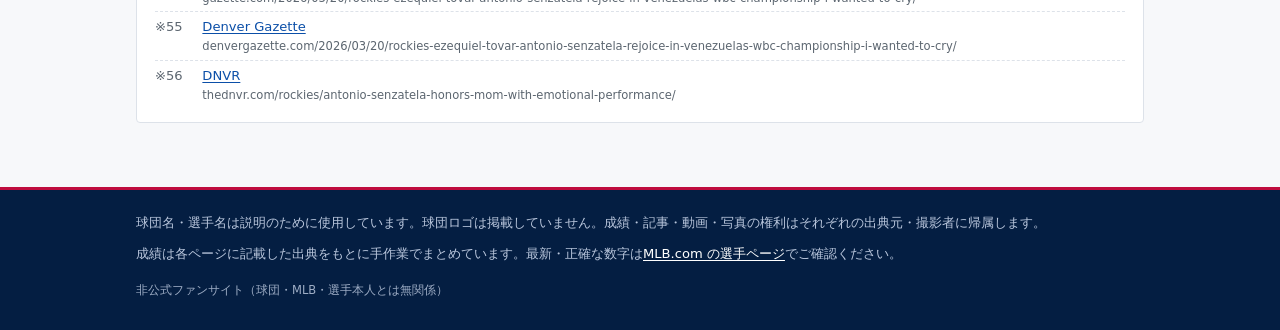
==== commit ace86c37: "Remove all yellow/gold from the palette (navy, red, white and grays only) - Header SENZA badge: whit" ====
--- a/biography.html
+++ b/biography.html
@@ -7,7 +7,7 @@
 <meta name="description" content="アントニオ・センザテラ投手の経歴。ベネズエラでの契約からマイナー、ロッキーズ、リリーフ転向、ブルワーズ移籍まで（非公式ファンサイト）。">
 <meta name="theme-color" content="#041e42">
 <meta name="color-scheme" content="light">
-<link rel="icon" href="data:image/svg+xml,<svg xmlns='http://www.w3.org/2000/svg' viewBox='0 0 32 32'><circle cx='16' cy='16' r='15' fill='%23041e42'/><circle cx='16' cy='16' r='8' fill='%23ffc52f'/></svg>">
+<link rel="icon" href="data:image/svg+xml,<svg xmlns='http://www.w3.org/2000/svg' viewBox='0 0 32 32'><circle cx='16' cy='16' r='15' fill='%23041e42'/><circle cx='16' cy='16' r='8' fill='%23bf0d3e'/></svg>">
 <link rel="preconnect" href="https://fonts.googleapis.com">
 <link rel="preconnect" href="https://fonts.gstatic.com" crossorigin>
 <link rel="stylesheet" href="https://fonts.googleapis.com/css2?family=Oswald:wght@500;600;700&display=swap">
--- a/assets/style.css
+++ b/assets/style.css
@@ -1,5 +1,5 @@
 /*
- * スポーツメディア風のデザイン（白基調 × ネイビー、アクセントは赤、ゴールドは差し色）。
+ * スポーツメディア風のデザイン（白基調 × 濃紺、アクセントは赤。色は濃紺・赤・白・グレー系だけを使う）。
  * どの端末でも常に白基調で表示します（ダークモードには切り替えません）。
  * MLB・球団のロゴやワードマークは使いません。
  * 見出しの英数字は Oswald（Google Fonts）、日本語はOS標準の太字ゴシックで表示します。
@@ -10,8 +10,7 @@
   --navy-2: #0b2d5b;
   --navy-3: #13407e;
   --red: #bf0d3e;
-  --gold: #ffc52f;
-  --gold-soft: #fff8e1;
+  --hl: #e9edf3;          /* 合計行などのハイライト（グレー） */
   --red-soft: #fdf0f3;
   --bg: #f7f8fa;
   --surface: #ffffff;
@@ -51,49 +50,50 @@
 }
 .site-header .wrap {
   display: flex;
-  flex-wrap: wrap;
+  flex-direction: column;
+  align-items: flex-start;
+  gap: 8px;
+  padding-top: 14px;
+  padding-bottom: 0;
+}
+.site-title { margin: 0; line-height: 1; }
+
+/* ロゴ（エンブレム＋サイト名） */
+.brand {
+  display: inline-grid;
+  grid-template-columns: auto auto;
+  grid-template-rows: auto auto;
+  column-gap: 12px;
+  row-gap: 4px;
   align-items: center;
-  justify-content: space-between;
-  gap: 4px 24px;
-  padding-top: 10px;
-  padding-bottom: 3px;
-}
-.site-title {
-  margin: 0;
-  display: flex;
-  flex-wrap: wrap;
-  align-items: center;
-  gap: 4px 10px;
-  font-family: var(--font-head);
-  font-size: 1.2rem;
-  font-weight: 700;
-  letter-spacing: .02em;
-  line-height: 1.3;
-}
-.site-title a { color: #fff; text-decoration: none; }
-.site-title .num { color: var(--gold); }
-.site-title small {
-  display: block;
+  color: #fff;
+  text-decoration: none;
+  transition: filter .15s ease;
+}
+.brand:hover { filter: brightness(1.15); }
+.brand:focus-visible { outline: 2px solid #fff; outline-offset: 4px; border-radius: 4px; }
+.brand-emblem { grid-row: 1 / 3; width: 84px; height: 35px; display: block; }
+.brand-name {
   font-family: var(--font-body);
-  font-size: .68rem;
-  font-weight: 400;
-  color: #b9c6dc;
-  letter-spacing: 0;
-}
-.site-badge {
-  display: inline-block;
-  padding: 1px 7px;
-  border: 1px solid rgba(255, 255, 255, .55);
-  border-radius: 3px;
-  font-family: var(--font-body);
-  font-size: .66rem;
-  font-weight: 700;
-  color: #fff;
-  letter-spacing: .04em;
+  font-weight: 800;
+  font-size: 1.3rem;
+  line-height: 1.15;
+  letter-spacing: .06em;
   white-space: nowrap;
-}
-
-.site-header nav { max-width: 100%; }
+  align-self: end;
+}
+.brand-tag {
+  font-family: "Oswald", "Barlow Condensed", "Arial Narrow", sans-serif;
+  font-weight: 500;
+  font-size: .6rem;
+  line-height: 1;
+  letter-spacing: .22em;
+  color: rgba(255, 255, 255, .6);
+  white-space: nowrap;
+  align-self: start;
+}
+
+.site-header nav { width: 100%; margin-left: -12px; }
 .nav {
   display: flex;
   gap: 2px;
@@ -140,7 +140,7 @@
   position: absolute;
   left: 0; top: 0; bottom: 0;
   width: 6px;
-  background: linear-gradient(var(--red) 0 50%, var(--gold) 50% 100%);
+  background: linear-gradient(var(--red) 0 50%, #fff 50% 100%);
 }
 .hero h2 {
   margin: 0 0 6px;
@@ -151,7 +151,7 @@
   letter-spacing: .01em;
 }
 .hero .en {
-  color: var(--gold);
+  color: #fff;
   font-family: var(--font-head);
   font-weight: 600;
   font-size: 1.05rem;
@@ -193,6 +193,21 @@
 }
 .profile-list dd { margin: 0; }
 
+.dd-note { display: block; font-size: .8rem; color: var(--muted); }
+.profile-intro { margin-top: 18px; padding-top: 16px; border-top: 2px solid var(--navy); }
+.profile-intro p { margin: 0 0 12px; line-height: 1.9; }
+.profile-more { margin: 4px 0 0; display: flex; flex-wrap: wrap; align-items: baseline; gap: 4px 14px; }
+.profile-more a {
+  display: inline-block;
+  padding: 6px 14px;
+  background: var(--red);
+  color: #fff;
+  font-weight: 700;
+  font-size: .9rem;
+  text-decoration: none;
+  border-radius: var(--radius);
+}
+.profile-more a:hover { background: #9e0b33; }
 .facts { margin: 14px 0 0; padding-left: 1.2em; }
 .facts li + li { margin-top: 4px; }
 .facts li::marker { color: var(--red); }
@@ -272,7 +287,7 @@
 tbody tr:nth-child(even) td, tbody tr:nth-child(even) th { background: var(--surface-2); }
 tbody tr:hover td, tbody tr:hover th { background: #eef2f8; }
 tbody tr:last-child td, tbody tr:last-child th { border-bottom: 0; }
-tbody tr.total td, tbody tr.total th { font-weight: 700; background: var(--gold-soft); border-top: 2px solid var(--navy); }
+tbody tr.total td, tbody tr.total th { font-weight: 700; background: var(--hl); border-top: 2px solid var(--navy); }
 tbody tr.subtotal td, tbody tr.subtotal th { font-weight: 700; }
 tbody tr.split th { font-weight: 400; color: var(--muted); }
 .col2-left td:nth-child(2), .col2-left th:nth-child(2) { text-align: left; }
@@ -299,7 +314,7 @@
 .sticky2 tbody tr:hover > :first-child,
 .sticky2 tbody tr:hover > :nth-child(2) { background: #eef2f8; }
 .sticky2 tbody tr.total > :first-child,
-.sticky2 tbody tr.total > :nth-child(2) { background: var(--gold-soft); }
+.sticky2 tbody tr.total > :nth-child(2) { background: var(--hl); }
 .sticky1 thead tr > :first-child,
 .sticky2 thead tr > :first-child,
 .sticky2 thead tr > :nth-child(2) { background: var(--navy); }
@@ -318,8 +333,8 @@
   text-align: center;
   line-height: 1.6;
 }
-.team-col { background: #33006f; color: #fff; }
-.team-mil { background: var(--navy); color: var(--gold); }
+.team-col { background: #6b7480; color: #fff; }
+.team-mil { background: var(--navy); color: #fff; }
 .res-w { color: var(--text); font-weight: 700; }
 .res-l { color: var(--red); font-weight: 700; }
 .badge {
@@ -329,13 +344,15 @@
   font-size: .75rem;
   font-weight: 700;
   line-height: 1.7;
-  background: var(--line);
-  color: var(--text);
-}
-.badge.w { background: var(--gold); color: var(--navy); }
-.badge.l { background: var(--red); color: #fff; }
-.badge.sv { background: var(--navy); color: #fff; }
-.badge.hld { background: var(--navy-3); color: #fff; }
+  background: #fff;
+  color: var(--muted);
+  box-shadow: inset 0 0 0 1px var(--line-strong);
+}
+/* 勝＝濃紺、敗＝赤、セーブ＝赤枠、ホールド＝グレー、その他（セーブ失敗など）＝グレー枠 */
+.badge.w { background: var(--navy); color: #fff; box-shadow: none; }
+.badge.l { background: var(--red); color: #fff; box-shadow: none; }
+.badge.sv { background: #fff; color: var(--red); box-shadow: inset 0 0 0 1.5px var(--red); }
+.badge.hld { background: #6b7480; color: #fff; box-shadow: none; }
 .note, .source { font-size: .85rem; color: var(--muted); }
 .source ul { margin: 4px 0 0; padding-left: 1.2em; }
 
@@ -423,9 +440,9 @@
 }
 .channel-initial {
   display: flex; align-items: center; justify-content: center;
-  background: var(--navy); color: var(--gold);
-  font-family: var(--font-head);
-  font-weight: 700; font-size: 1.3rem; border: 2px solid var(--gold);
+  background: var(--navy); color: #fff;
+  font-family: var(--font-head);
+  font-weight: 700; font-size: 1.3rem; border: 2px solid var(--red);
 }
 .channel-icon { object-fit: cover; background: var(--surface); }
 
@@ -438,7 +455,7 @@
   margin-top: 8px;
 }
 .site-footer .wrap { padding-top: 22px; padding-bottom: 30px; }
-.site-footer a { color: var(--gold); }
+.site-footer a { color: #fff; }
 .site-footer p { margin: 0 0 8px; }
 .site-footer .disclaimer { margin: 14px 0 0; font-size: .72rem; opacity: .85; }
 
@@ -453,13 +470,19 @@
   .profile-top { flex-direction: column; align-items: center; }
   .profile-top .profile-list { align-self: stretch; }
   .headshot { flex-basis: auto; width: 200px; }
-  .site-header .wrap { padding-top: 8px; }
+  .site-header .wrap { padding-top: 10px; }
+  /* スマホ：ロゴを小さく */
+  .brand { column-gap: 9px; row-gap: 3px; }
+  .brand-emblem { width: 62px; height: 26px; }
+  .brand-name { font-size: 1.05rem; letter-spacing: .03em; }
+  .brand-tag { font-size: .52rem; letter-spacing: .16em; }
+  .site-header nav { margin-left: -9px; }
   .nav { flex-wrap: wrap; overflow: visible; }
   .nav a { padding: 8px 9px 7px; font-size: .88rem; }
   .hero { padding: 22px 18px 20px 22px; }
   .hero h2 { font-size: 1.5rem; }
-  .profile-list { grid-template-columns: 1fr; }
-  .profile-list dt { border-bottom: 0; padding-bottom: 0; }
+  .profile-list { grid-template-columns: 5.6em minmax(0, 1fr); gap: 0 10px; font-size: .92rem; }
+  .profile-list dt { font-size: .74rem; line-height: 1.5; padding-top: 8px; }
   .card { padding: 14px 16px; }
 }
 
@@ -582,7 +605,7 @@
   display: inline-block;
   width: 10px; height: 10px;
   margin-right: 8px;
-  background: var(--gold);
+  background: var(--red);
   vertical-align: 0;
 }
 .player-name { margin: 0; line-height: 1; }
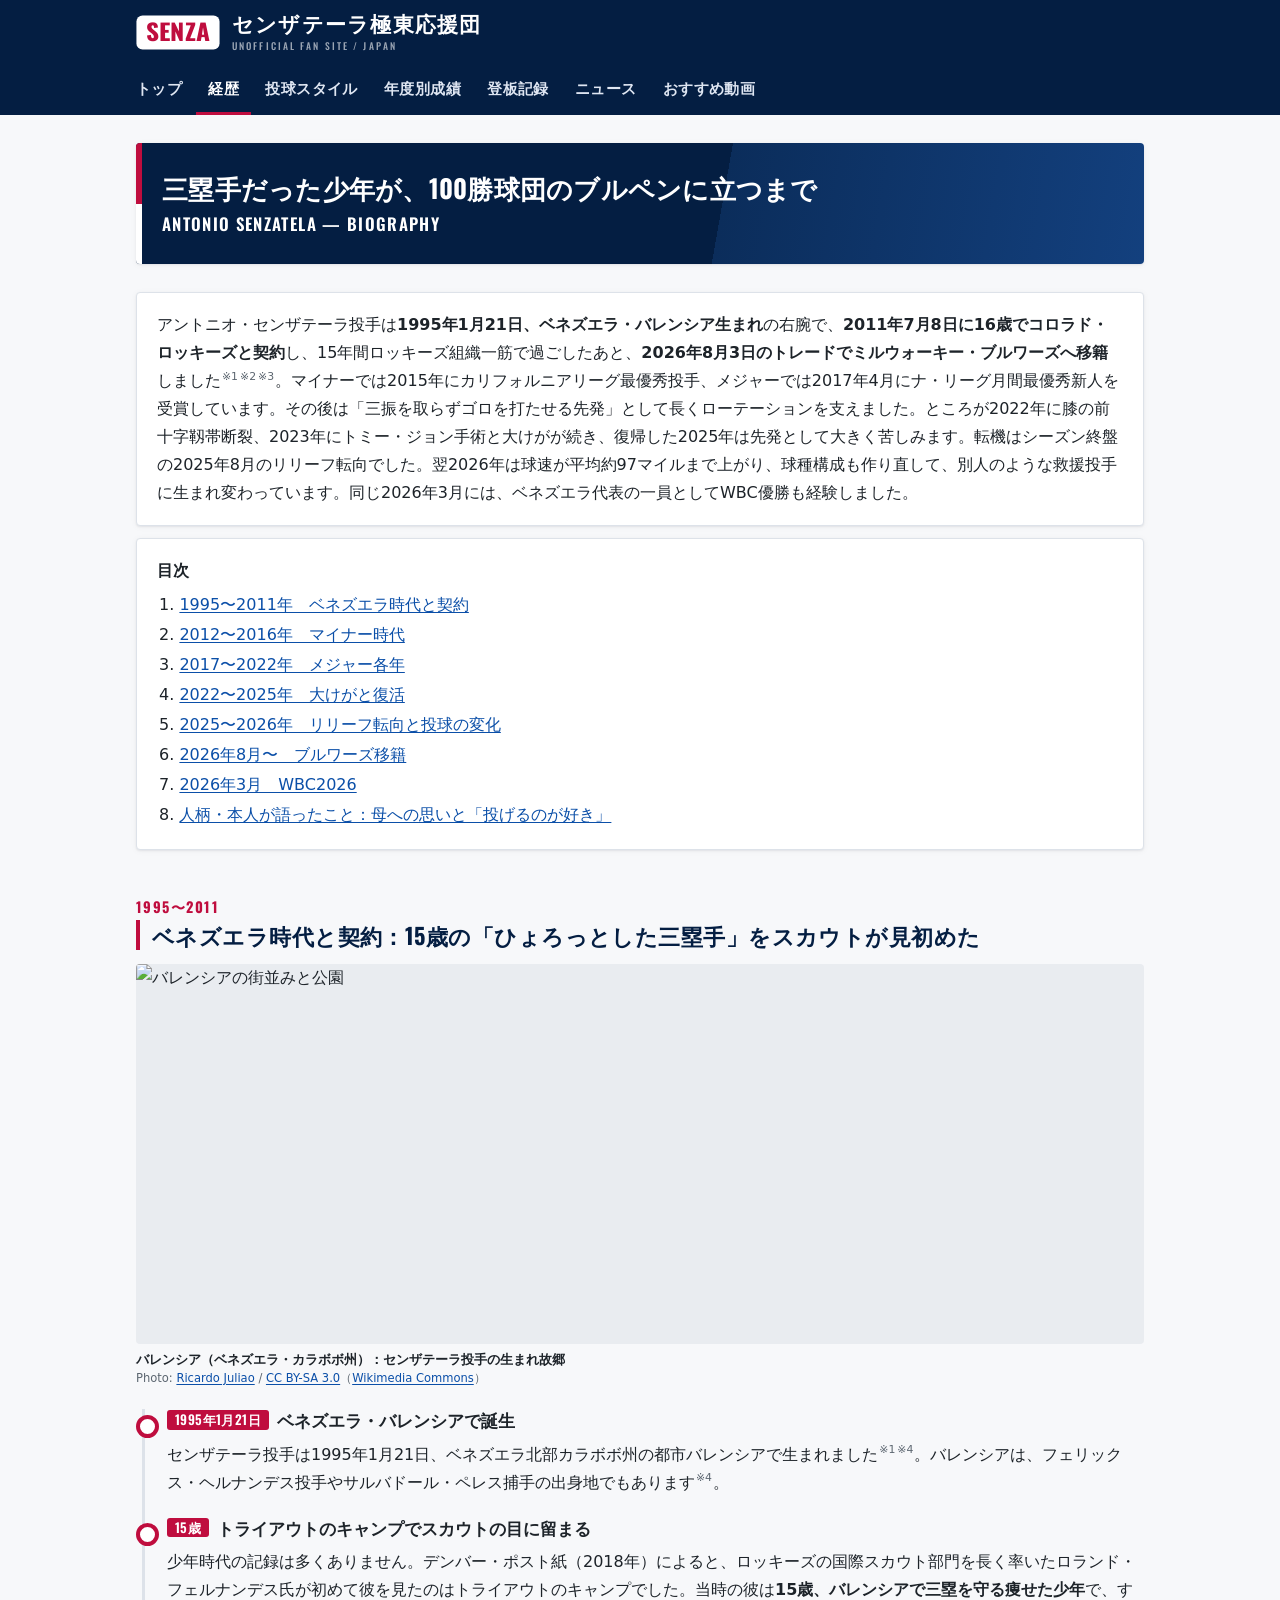
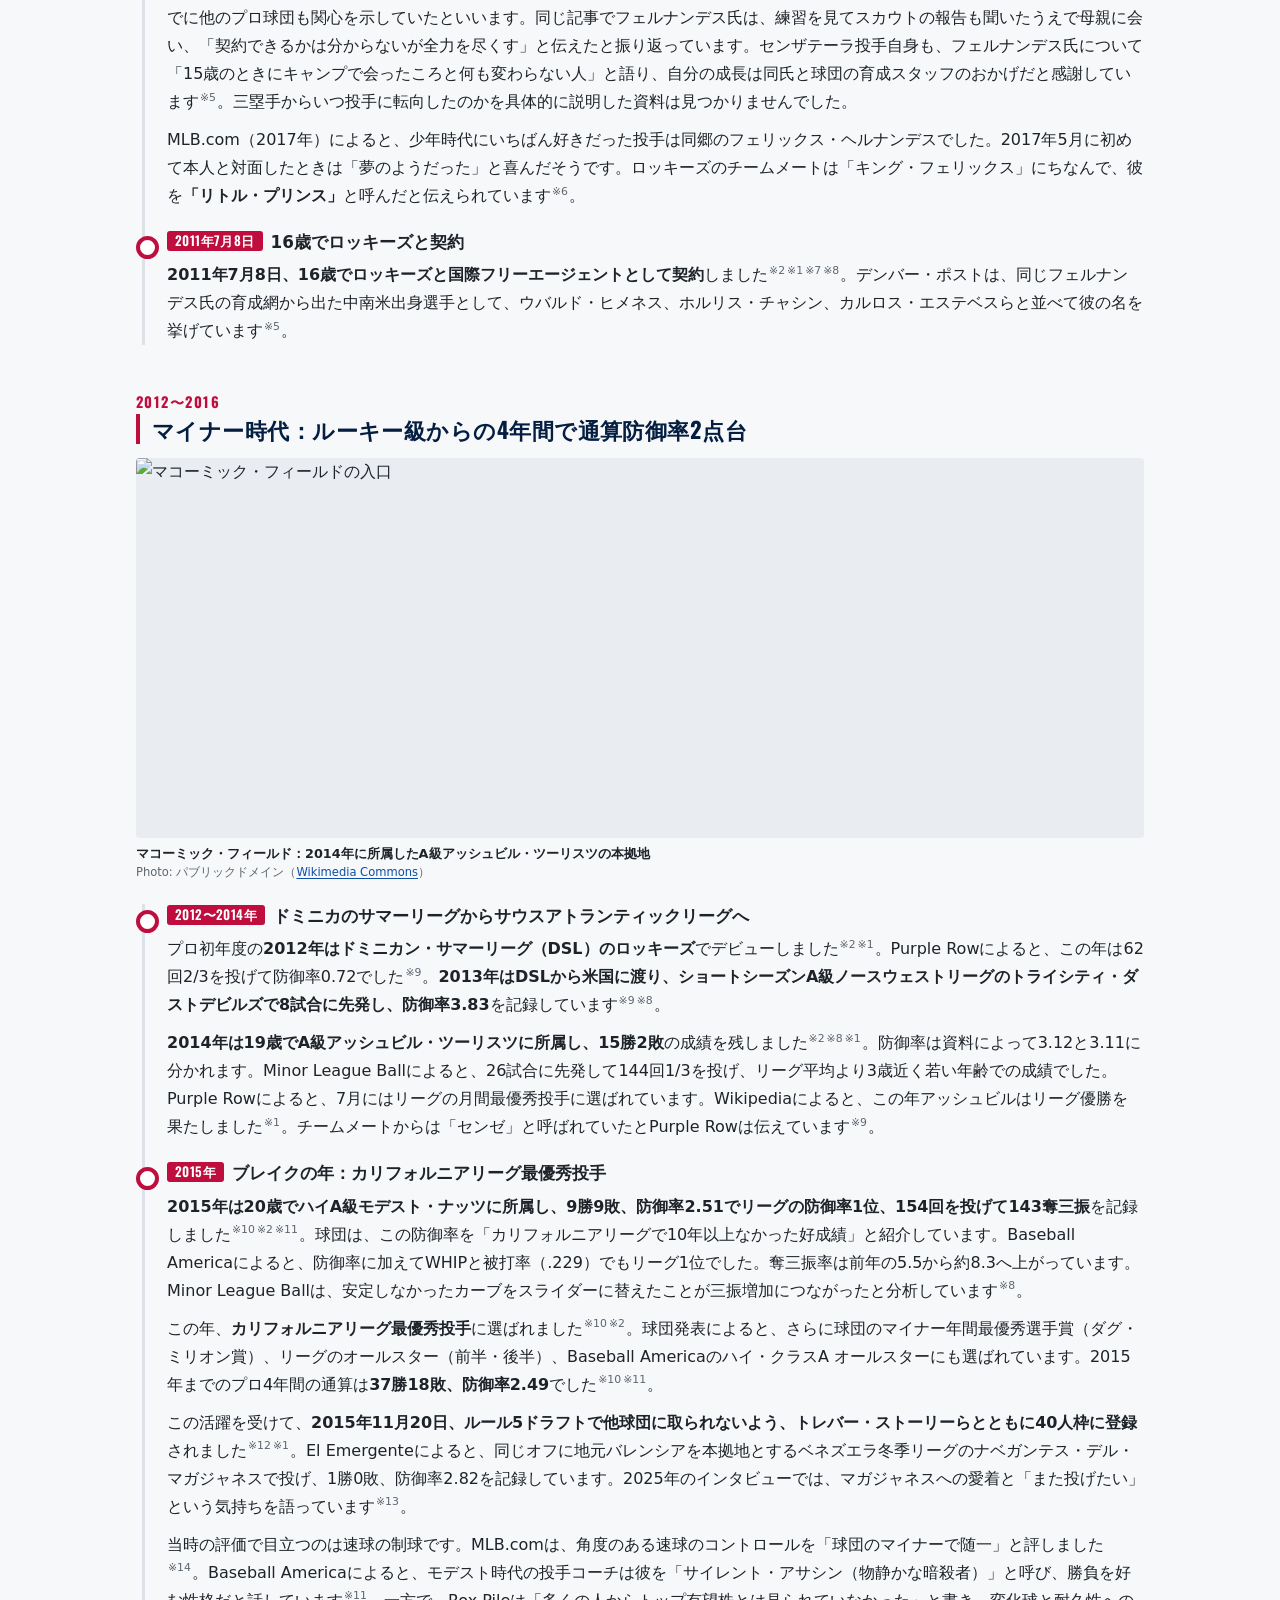
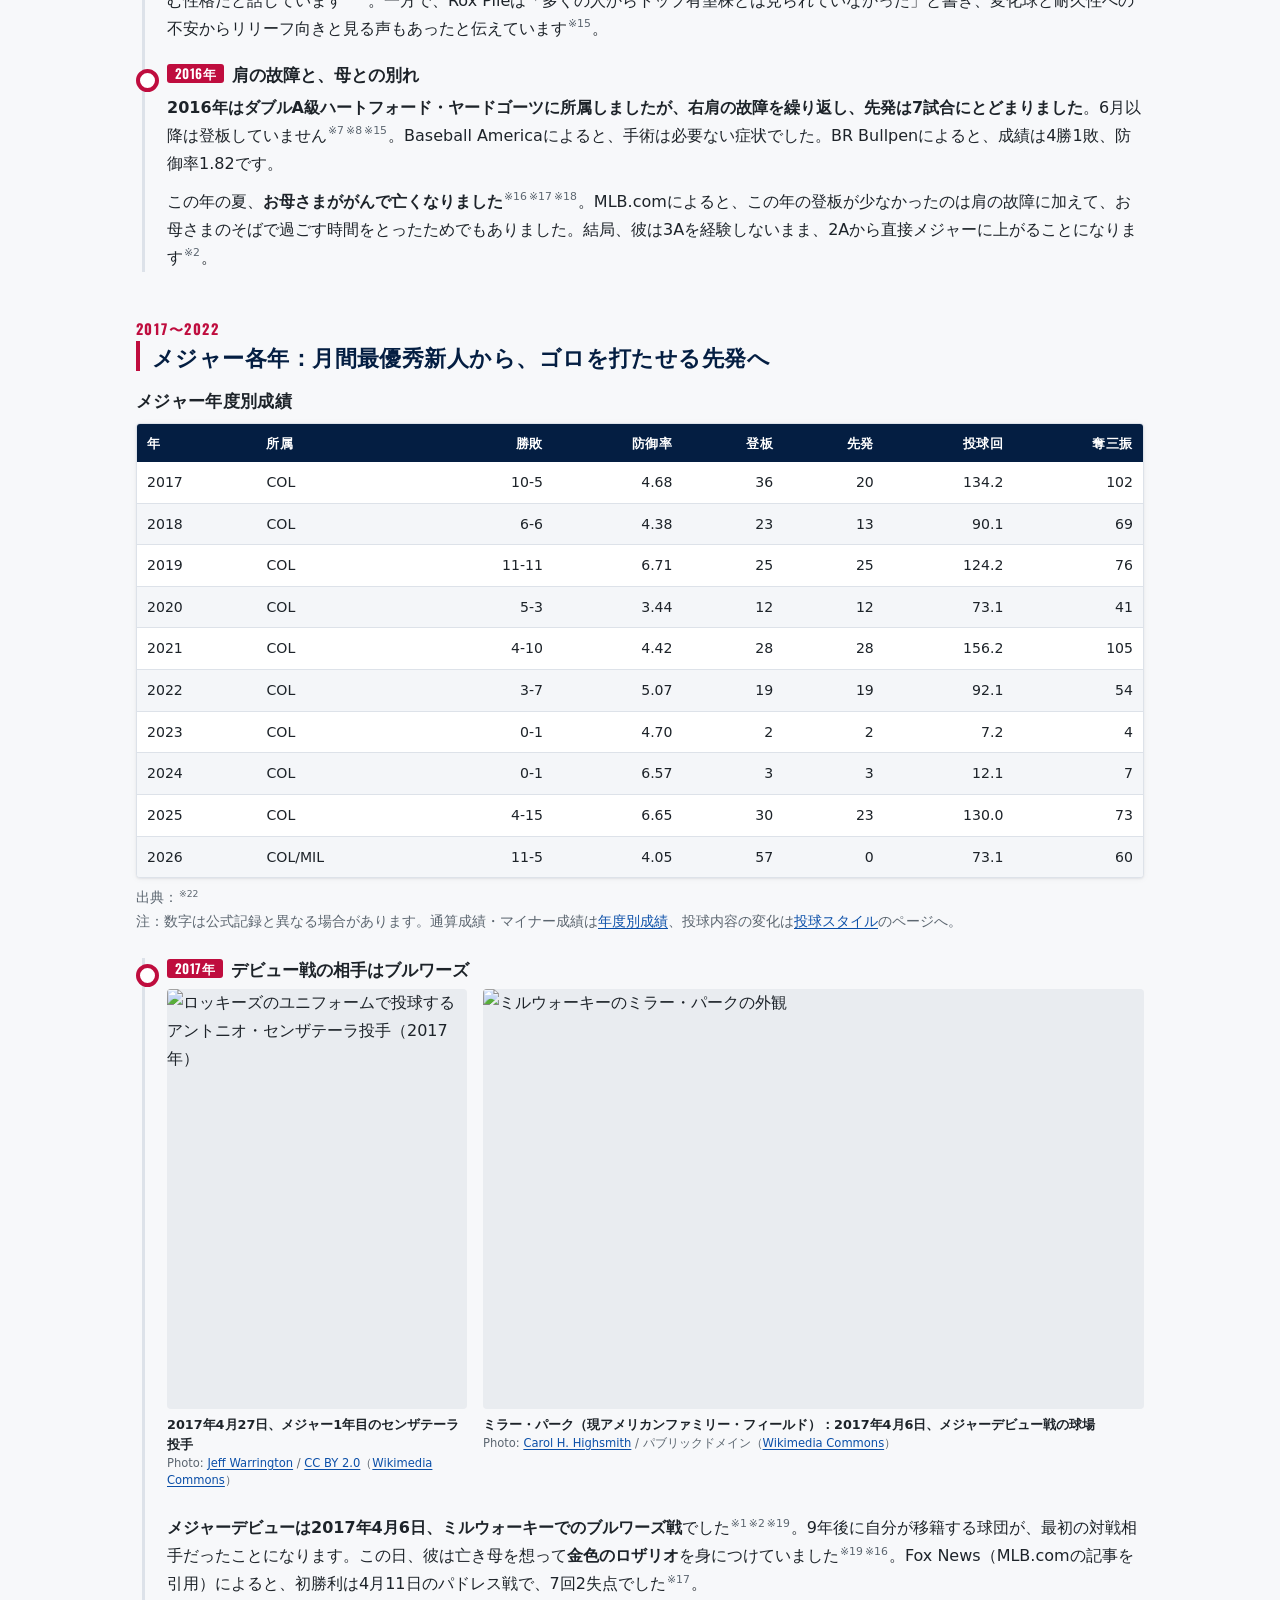
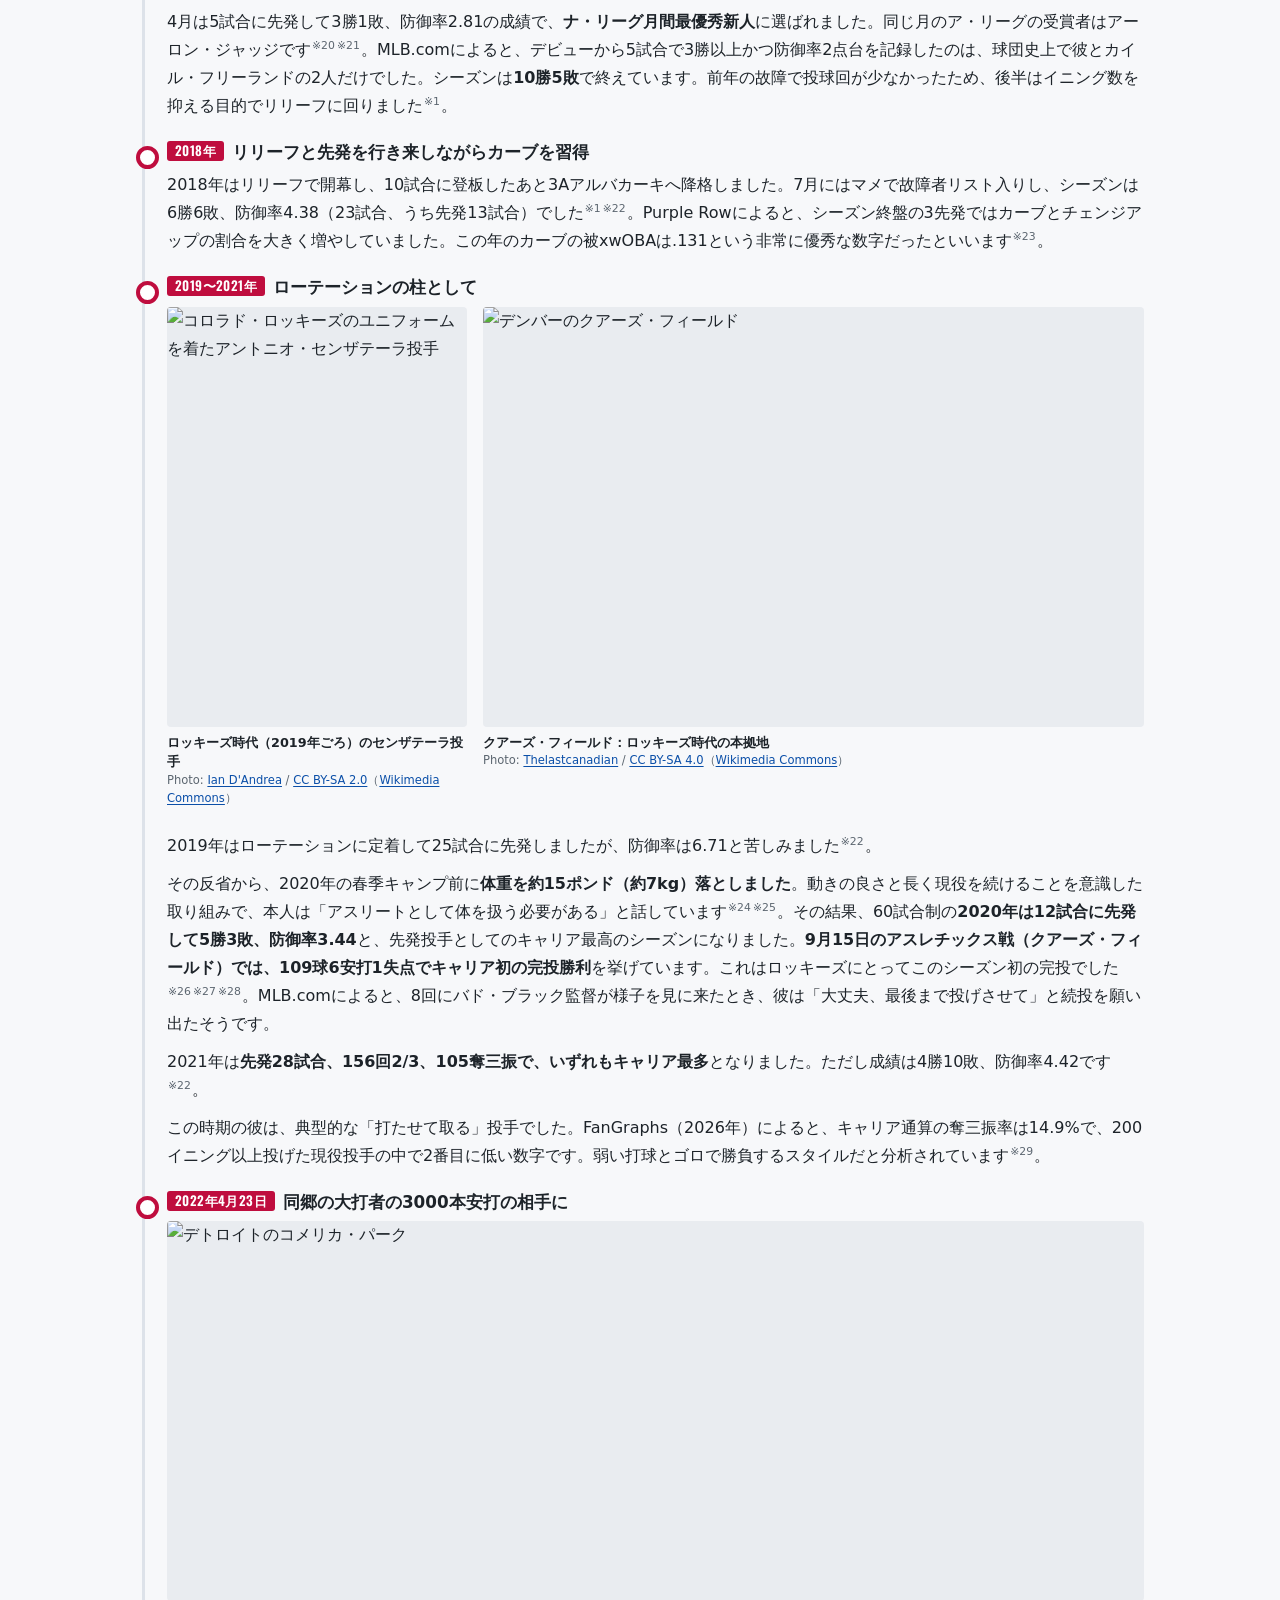
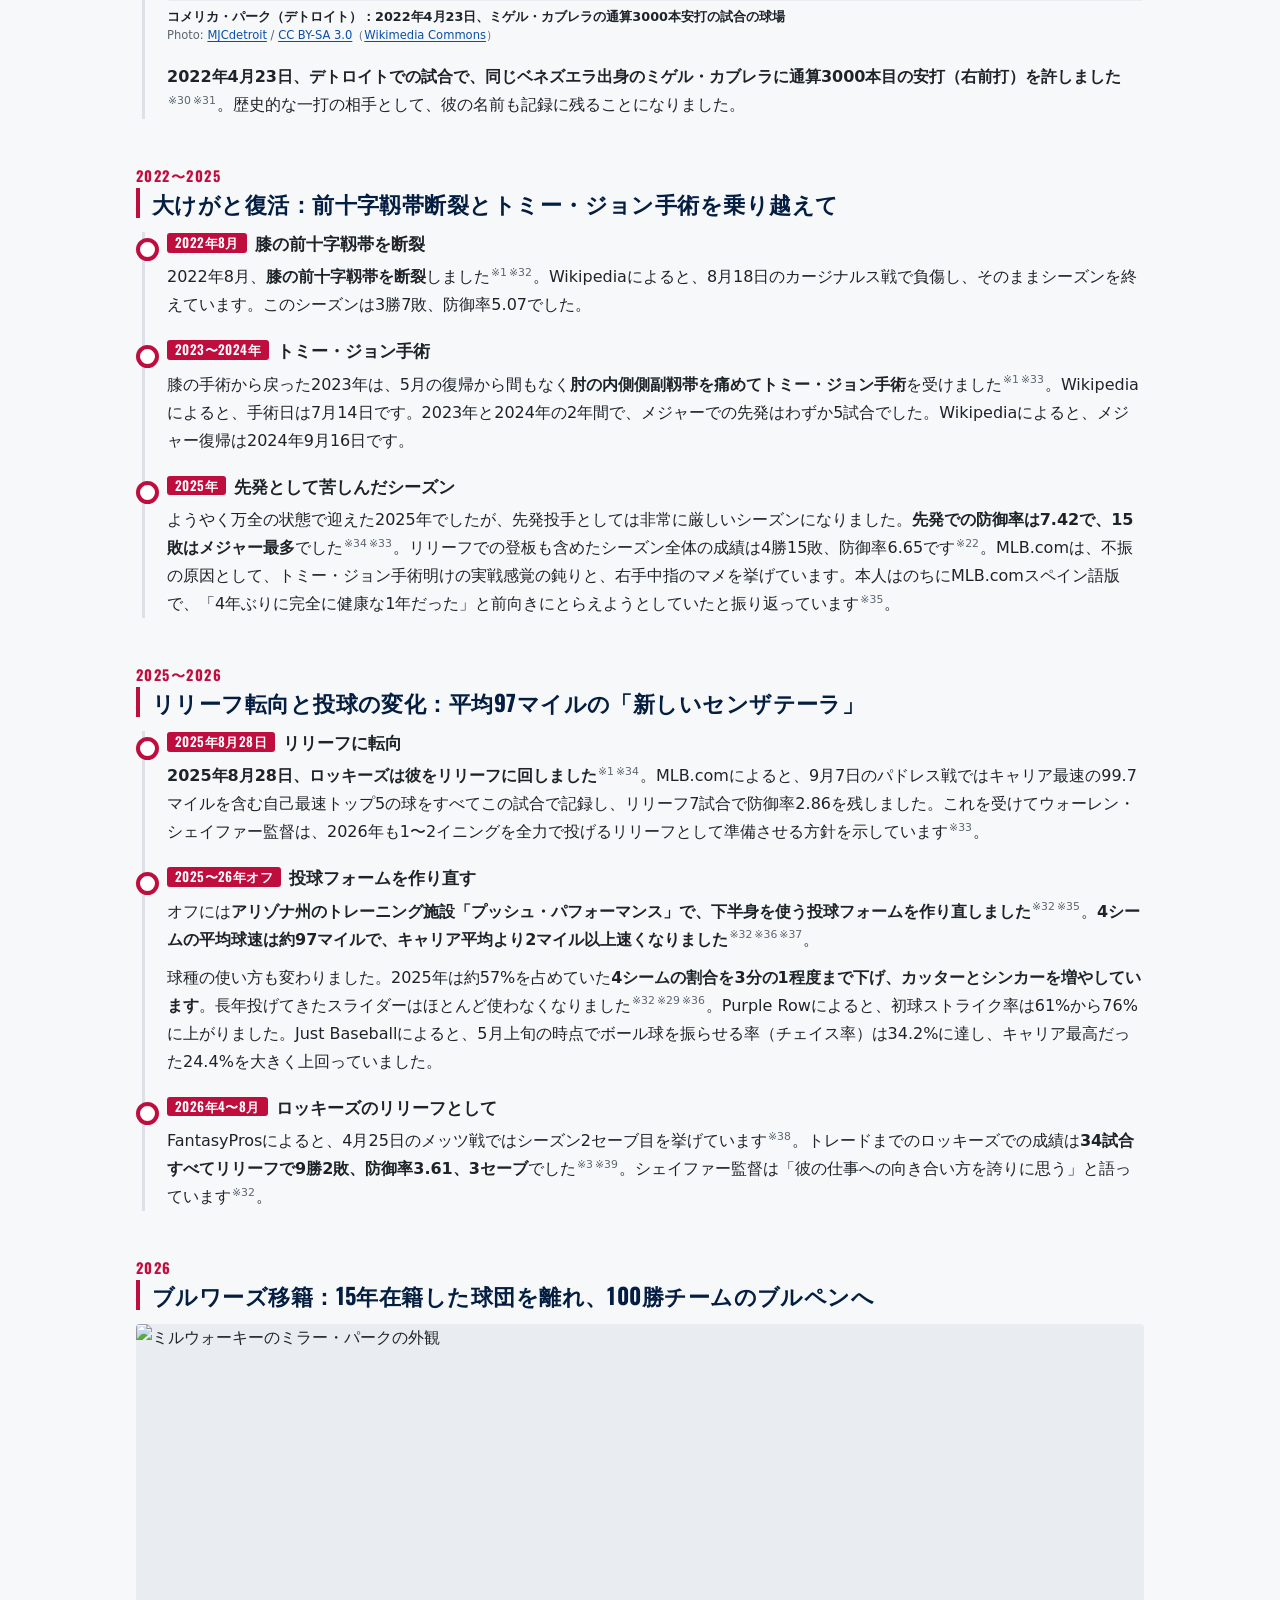
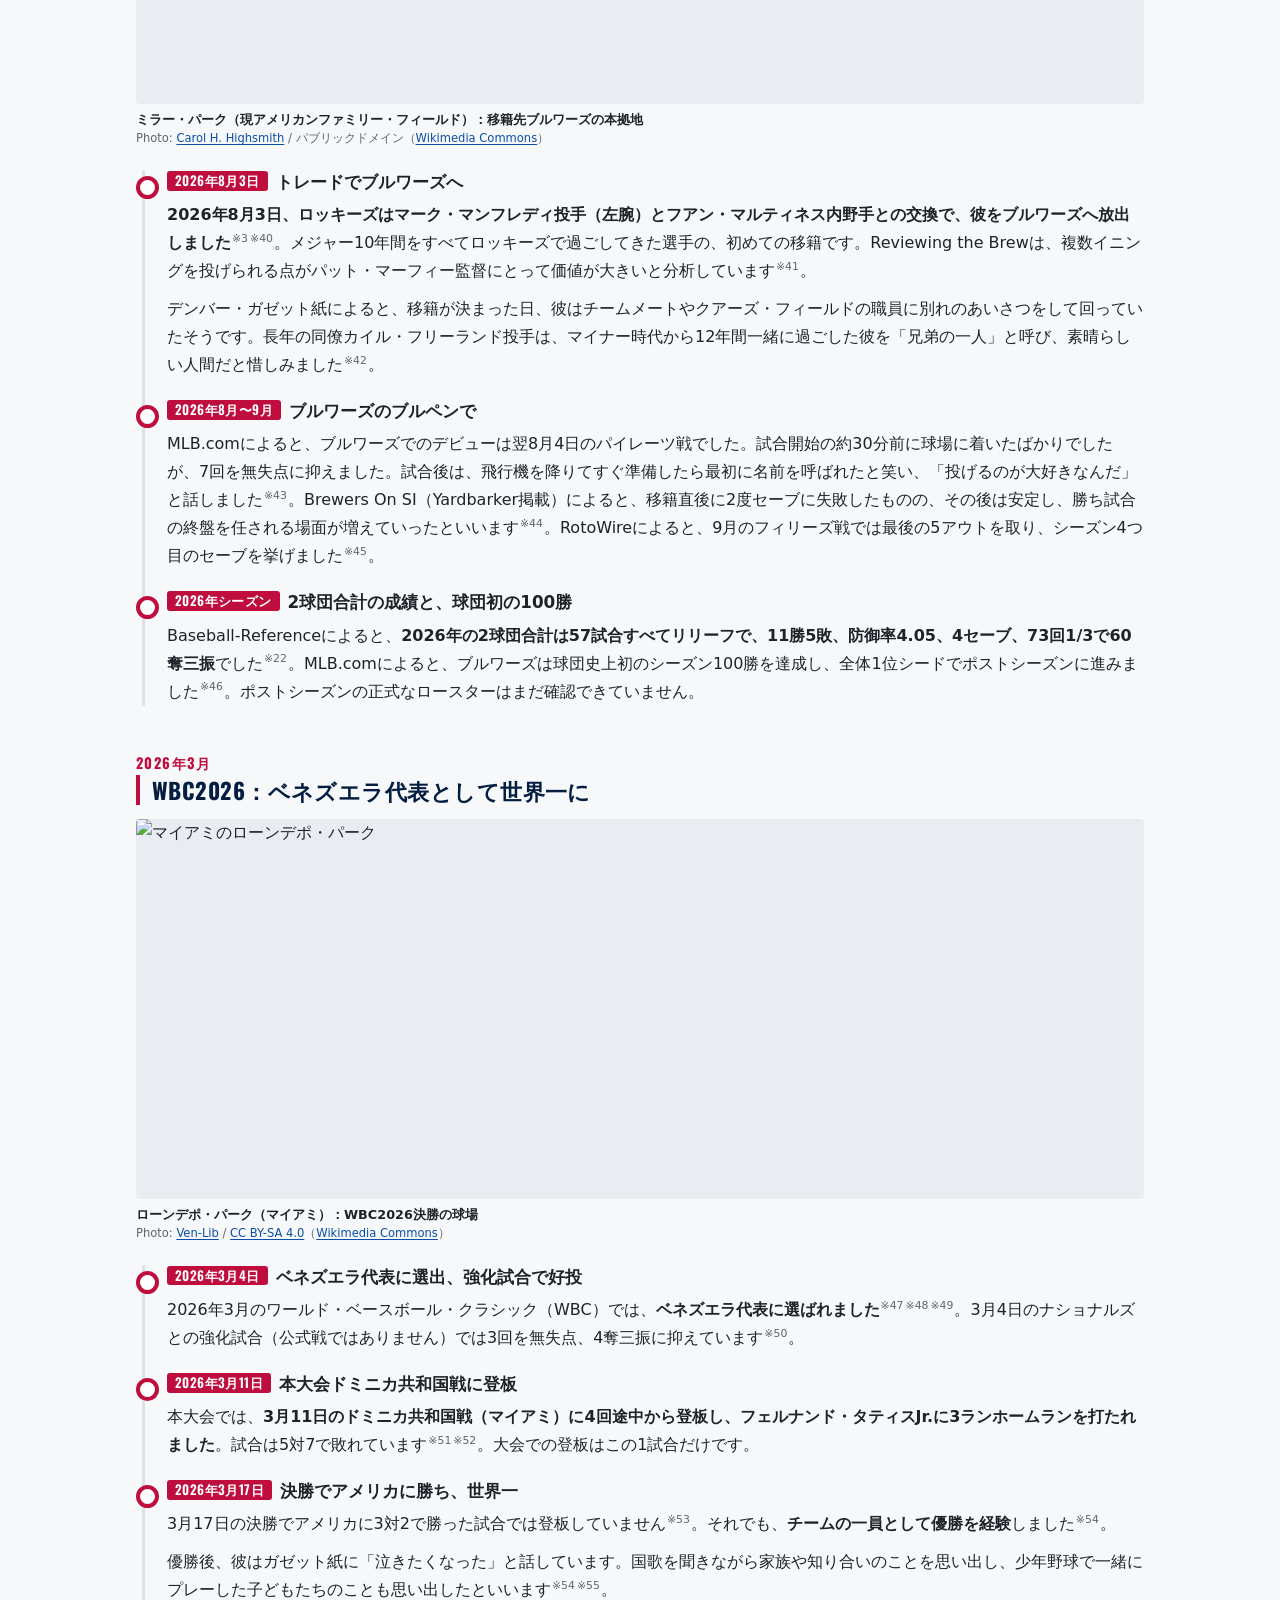
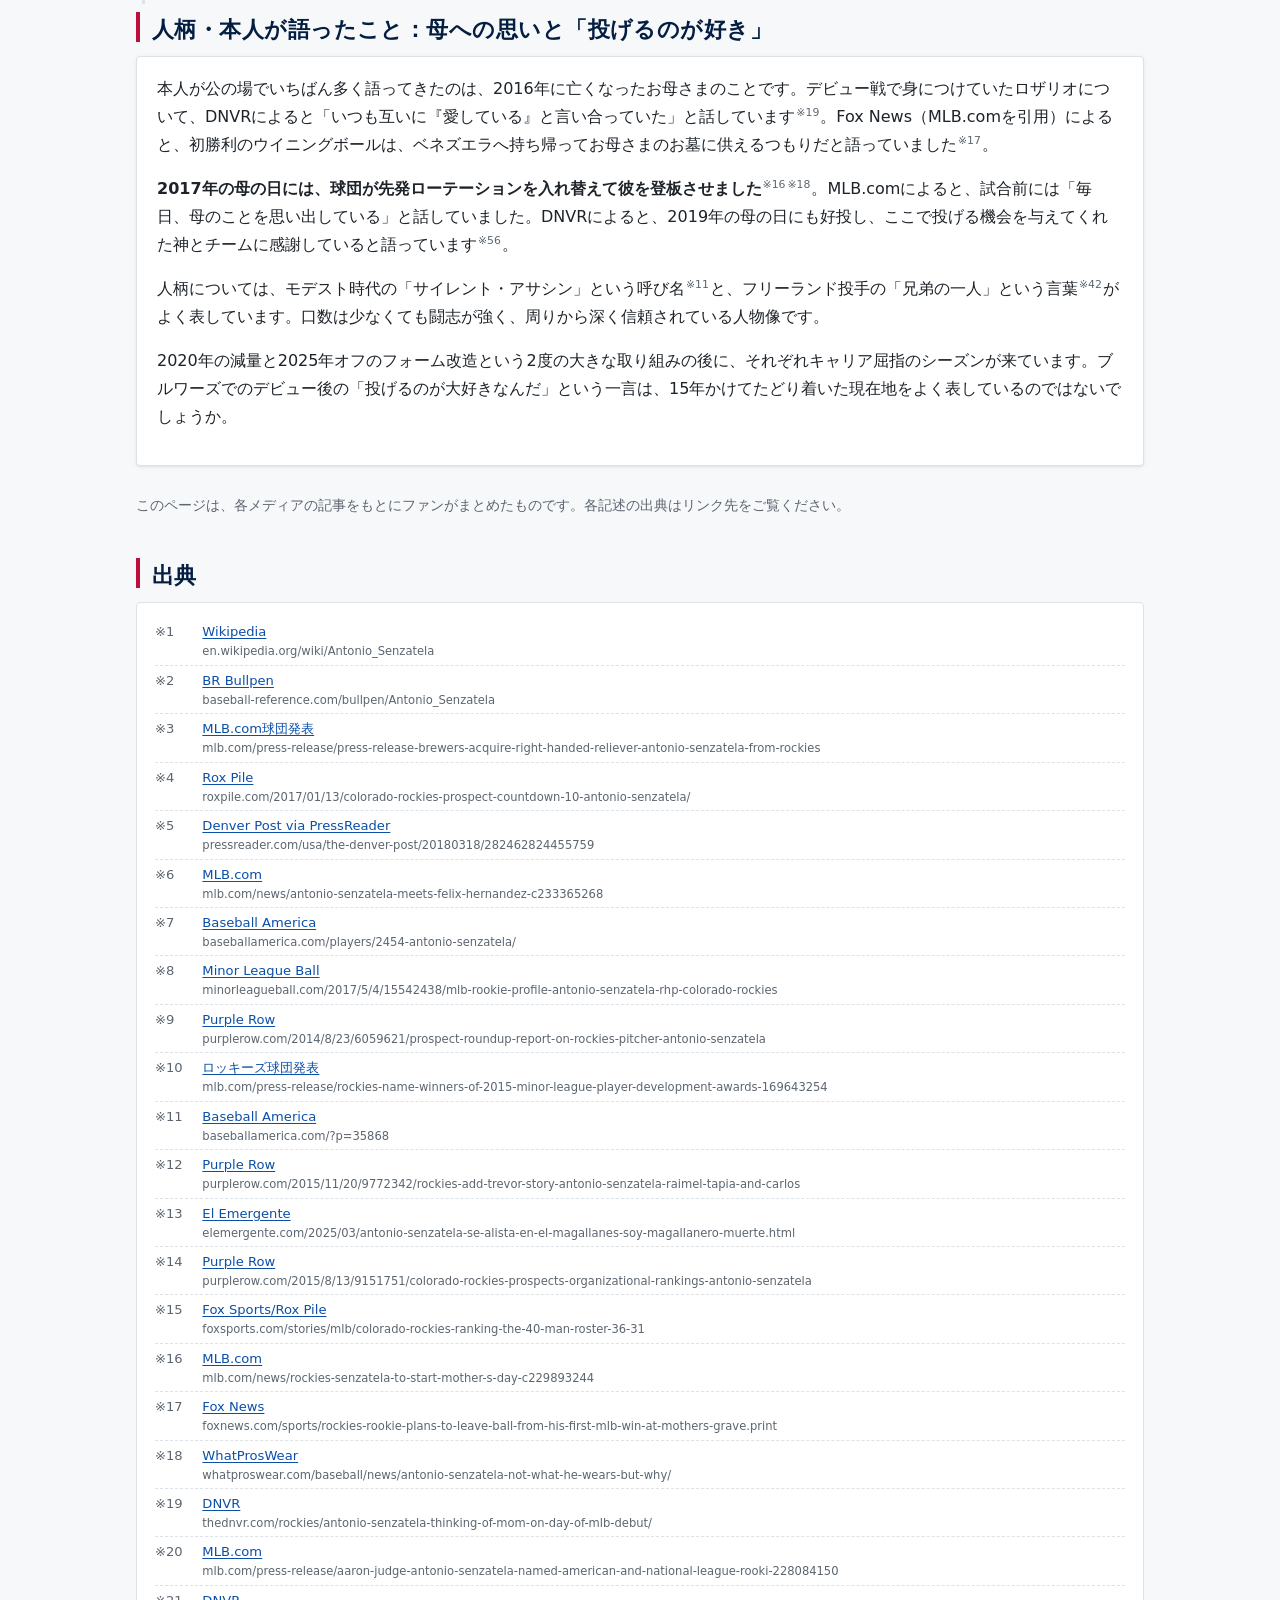
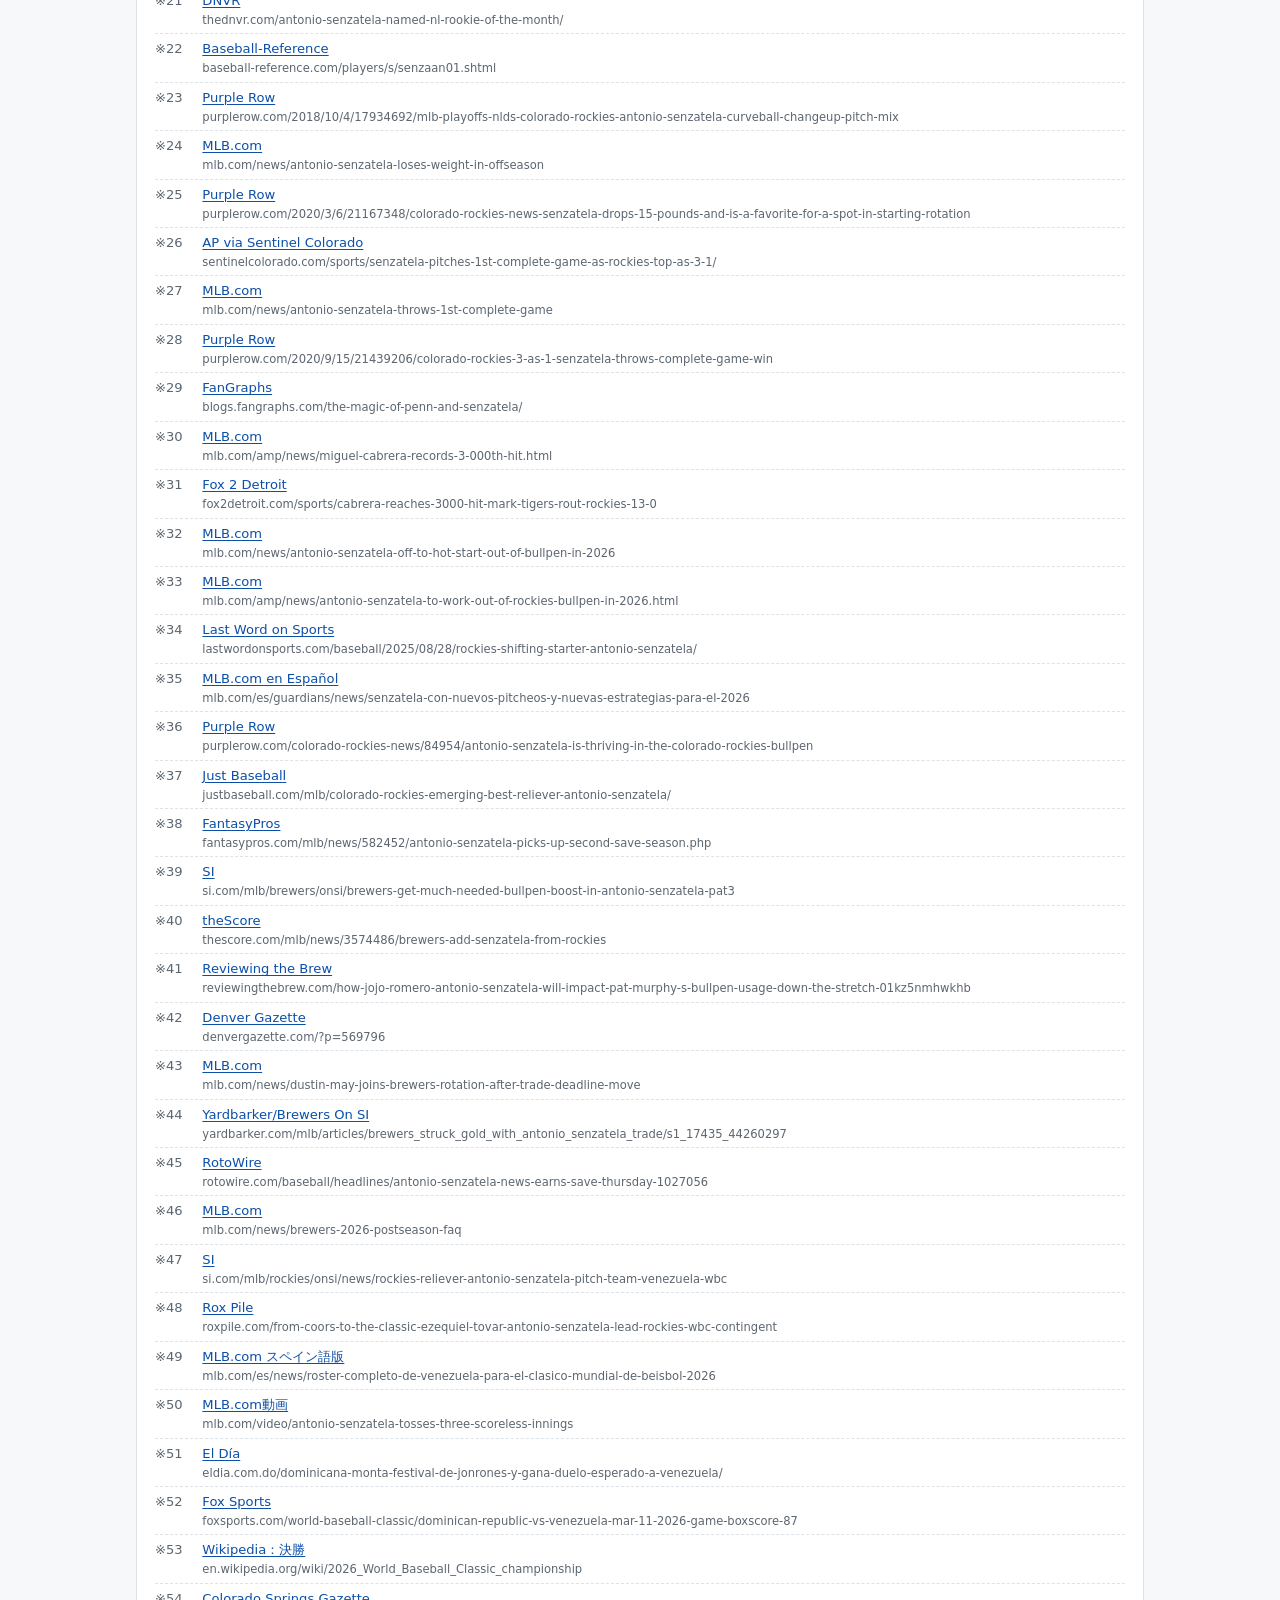
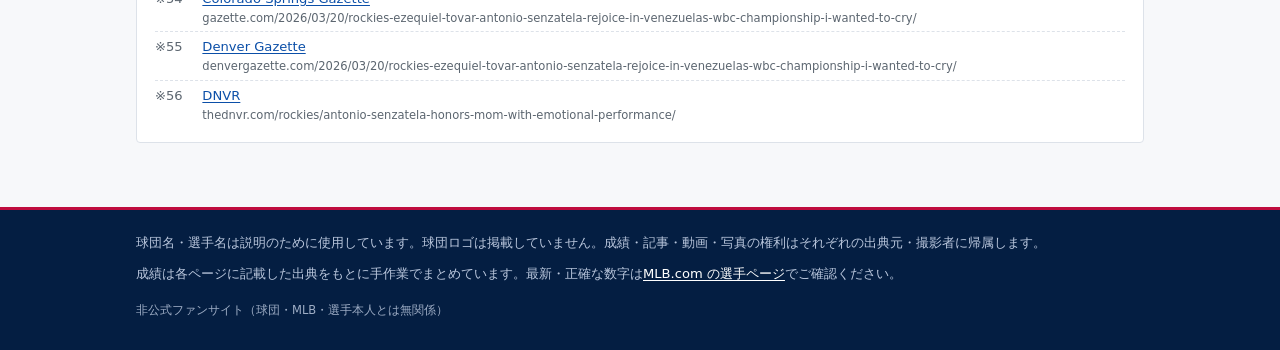
==== commit 5c5d32bd: "Unify the katakana spelling to センザテーラ across the site - Site name センザテーラ極東応援団 in header, titles and " ====
--- a/biography.html
+++ b/biography.html
@@ -3,11 +3,14 @@
 <head>
 <meta charset="utf-8">
 <meta name="viewport" content="width=device-width, initial-scale=1">
-<title>経歴｜センザテラ極東応援団（非公式）</title>
-<meta name="description" content="アントニオ・センザテラ投手の経歴。ベネズエラでの契約からマイナー、ロッキーズ、リリーフ転向、ブルワーズ移籍まで（非公式ファンサイト）。">
+<title>経歴｜センザテーラ極東応援団（非公式）</title>
+<meta name="keywords" content="センザテーラ,センザテラ,センサテーラ,アントニオ・センザテーラ,Antonio Senzatela,ミルウォーキー・ブルワーズ,コロラド・ロッキーズ,ファンサイト">
+<meta name="description" content="アントニオ・センザテーラ（センザテラ）投手の経歴。ベネズエラでの契約からマイナー、ロッキーズ、リリーフ転向、ブルワーズ移籍まで（非公式ファンサイト）。">
 <meta name="theme-color" content="#041e42">
 <meta name="color-scheme" content="light">
-<link rel="icon" href="data:image/svg+xml,<svg xmlns='http://www.w3.org/2000/svg' viewBox='0 0 32 32'><circle cx='16' cy='16' r='15' fill='%23041e42'/><circle cx='16' cy='16' r='8' fill='%23bf0d3e'/></svg>">
+<link rel="icon" href="favicon.svg" type="image/svg+xml">
+<link rel="icon" href="favicon.ico" sizes="32x32">
+<link rel="apple-touch-icon" href="apple-touch-icon.png">
 <link rel="preconnect" href="https://fonts.googleapis.com">
 <link rel="preconnect" href="https://fonts.gstatic.com" crossorigin>
 <link rel="stylesheet" href="https://fonts.googleapis.com/css2?family=Oswald:wght@500;600;700&display=swap">
@@ -23,7 +26,7 @@
 </section>
 
 <div class="card bio-lead">
-<p>アントニオ・センザテラ投手は<strong>1995年1月21日、ベネズエラ・バレンシア生まれ</strong>の右腕で、<strong>2011年7月8日に16歳でコロラド・ロッキーズと契約</strong>し、15年間ロッキーズ組織一筋で過ごしたあと、<strong>2026年8月3日のトレードでミルウォーキー・ブルワーズへ移籍</strong>しました<sup class="ref"><a href="#ref-1">※1</a></sup><sup class="ref"><a href="#ref-2">※2</a></sup><sup class="ref"><a href="#ref-3">※3</a></sup>。マイナーでは2015年にカリフォルニアリーグ最優秀投手、メジャーでは2017年4月にナ・リーグ月間最優秀新人を受賞しています。その後は「三振を取らずゴロを打たせる先発」として長くローテーションを支えました。ところが2022年に膝の前十字靱帯断裂、2023年にトミー・ジョン手術と大けがが続き、復帰した2025年は先発として大きく苦しみます。転機はシーズン終盤の2025年8月のリリーフ転向でした。翌2026年は球速が平均約97マイルまで上がり、球種構成も作り直して、別人のような救援投手に生まれ変わっています。同じ2026年3月には、ベネズエラ代表の一員としてWBC優勝も経験しました。</p>
+<p>アントニオ・センザテーラ投手は<strong>1995年1月21日、ベネズエラ・バレンシア生まれ</strong>の右腕で、<strong>2011年7月8日に16歳でコロラド・ロッキーズと契約</strong>し、15年間ロッキーズ組織一筋で過ごしたあと、<strong>2026年8月3日のトレードでミルウォーキー・ブルワーズへ移籍</strong>しました<sup class="ref"><a href="#ref-1">※1</a></sup><sup class="ref"><a href="#ref-2">※2</a></sup><sup class="ref"><a href="#ref-3">※3</a></sup>。マイナーでは2015年にカリフォルニアリーグ最優秀投手、メジャーでは2017年4月にナ・リーグ月間最優秀新人を受賞しています。その後は「三振を取らずゴロを打たせる先発」として長くローテーションを支えました。ところが2022年に膝の前十字靱帯断裂、2023年にトミー・ジョン手術と大けがが続き、復帰した2025年は先発として大きく苦しみます。転機はシーズン終盤の2025年8月のリリーフ転向でした。翌2026年は球速が平均約97マイルまで上がり、球種構成も作り直して、別人のような救援投手に生まれ変わっています。同じ2026年3月には、ベネズエラ代表の一員としてWBC優勝も経験しました。</p>
 </div>
 
 <nav class="toc card" aria-label="目次">
@@ -46,18 +49,18 @@
 <h2 class="section">ベネズエラ時代と契約：15歳の「ひょろっとした三塁手」をスカウトが見初めた</h2>
 <figure class="photo photo-wide">
 <img src="https://upload.wikimedia.org/wikipedia/commons/c/ca/Parque_Urb_Prebo_Valencia_Edo._Carabobo.JPG" alt="バレンシアの街並みと公園" loading="lazy" decoding="async">
-<figcaption><span class="cap">バレンシア（ベネズエラ・カラボボ州）：センザテラ投手の生まれ故郷</span><span class="credit">Photo: <a href="https://commons.wikimedia.org/wiki/File:Parque_Urb_Prebo_Valencia_Edo._Carabobo.JPG">Ricardo Juliao</a> / <a href="https://creativecommons.org/licenses/by-sa/3.0/">CC BY-SA 3.0</a>（<a href="https://commons.wikimedia.org/wiki/File:Parque_Urb_Prebo_Valencia_Edo._Carabobo.JPG">Wikimedia Commons</a>）</span></figcaption>
+<figcaption><span class="cap">バレンシア（ベネズエラ・カラボボ州）：センザテーラ投手の生まれ故郷</span><span class="credit">Photo: <a href="https://commons.wikimedia.org/wiki/File:Parque_Urb_Prebo_Valencia_Edo._Carabobo.JPG">Ricardo Juliao</a> / <a href="https://creativecommons.org/licenses/by-sa/3.0/">CC BY-SA 3.0</a>（<a href="https://commons.wikimedia.org/wiki/File:Parque_Urb_Prebo_Valencia_Edo._Carabobo.JPG">Wikimedia Commons</a>）</span></figcaption>
 </figure>
 <div class="timeline">
 
 <div class="tl-item">
 <h3><span class="tl-date">1995年1月21日</span>ベネズエラ・バレンシアで誕生</h3>
-<p>センザテラ投手は1995年1月21日、ベネズエラ北部カラボボ州の都市バレンシアで生まれました<sup class="ref"><a href="#ref-1">※1</a></sup><sup class="ref"><a href="#ref-4">※4</a></sup>。バレンシアは、フェリックス・ヘルナンデス投手やサルバドール・ペレス捕手の出身地でもあります<sup class="ref"><a href="#ref-4">※4</a></sup>。</p>
+<p>センザテーラ投手は1995年1月21日、ベネズエラ北部カラボボ州の都市バレンシアで生まれました<sup class="ref"><a href="#ref-1">※1</a></sup><sup class="ref"><a href="#ref-4">※4</a></sup>。バレンシアは、フェリックス・ヘルナンデス投手やサルバドール・ペレス捕手の出身地でもあります<sup class="ref"><a href="#ref-4">※4</a></sup>。</p>
 </div>
 
 <div class="tl-item">
 <h3><span class="tl-date">15歳</span>トライアウトのキャンプでスカウトの目に留まる</h3>
-<p>少年時代の記録は多くありません。デンバー・ポスト紙（2018年）によると、ロッキーズの国際スカウト部門を長く率いたロランド・フェルナンデス氏が初めて彼を見たのはトライアウトのキャンプでした。当時の彼は<strong>15歳、バレンシアで三塁を守る痩せた少年</strong>で、すでに他のプロ球団も関心を示していたといいます。同じ記事でフェルナンデス氏は、練習を見てスカウトの報告も聞いたうえで母親に会い、「契約できるかは分からないが全力を尽くす」と伝えたと振り返っています。センザテラ投手自身も、フェルナンデス氏について「15歳のときにキャンプで会ったころと何も変わらない人」と語り、自分の成長は同氏と球団の育成スタッフのおかげだと感謝しています<sup class="ref"><a href="#ref-5">※5</a></sup>。三塁手からいつ投手に転向したのかを具体的に説明した資料は見つかりませんでした。</p>
+<p>少年時代の記録は多くありません。デンバー・ポスト紙（2018年）によると、ロッキーズの国際スカウト部門を長く率いたロランド・フェルナンデス氏が初めて彼を見たのはトライアウトのキャンプでした。当時の彼は<strong>15歳、バレンシアで三塁を守る痩せた少年</strong>で、すでに他のプロ球団も関心を示していたといいます。同じ記事でフェルナンデス氏は、練習を見てスカウトの報告も聞いたうえで母親に会い、「契約できるかは分からないが全力を尽くす」と伝えたと振り返っています。センザテーラ投手自身も、フェルナンデス氏について「15歳のときにキャンプで会ったころと何も変わらない人」と語り、自分の成長は同氏と球団の育成スタッフのおかげだと感謝しています<sup class="ref"><a href="#ref-5">※5</a></sup>。三塁手からいつ投手に転向したのかを具体的に説明した資料は見つかりませんでした。</p>
 <p>MLB.com（2017年）によると、少年時代にいちばん好きだった投手は同郷のフェリックス・ヘルナンデスでした。2017年5月に初めて本人と対面したときは「夢のようだった」と喜んだそうです。ロッキーズのチームメートは「キング・フェリックス」にちなんで、彼を<strong>「リトル・プリンス」</strong>と呼んだと伝えられています<sup class="ref"><a href="#ref-6">※6</a></sup>。</p>
 </div>
 
@@ -133,8 +136,8 @@
 <h3><span class="tl-date">2017年</span>デビュー戦の相手はブルワーズ</h3>
 <div class="photo-pair">
 <figure class="photo photo-portrait">
-<img src="https://upload.wikimedia.org/wikipedia/commons/8/89/Antonio_Senzatela_Colorado_Rockies_(33945081480)_(cropped).jpg" alt="ロッキーズのユニフォームで投球するアントニオ・センザテラ投手（2017年）" loading="lazy" decoding="async">
-<figcaption><span class="cap">2017年4月27日、メジャー1年目のセンザテラ投手</span><span class="credit">Photo: <a href="https://commons.wikimedia.org/wiki/File:Antonio_Senzatela_Colorado_Rockies_(33945081480)_(cropped).jpg">Jeff Warrington</a> / <a href="https://creativecommons.org/licenses/by/2.0/">CC BY 2.0</a>（<a href="https://commons.wikimedia.org/wiki/File:Antonio_Senzatela_Colorado_Rockies_(33945081480)_(cropped).jpg">Wikimedia Commons</a>）</span></figcaption>
+<img src="https://upload.wikimedia.org/wikipedia/commons/8/89/Antonio_Senzatela_Colorado_Rockies_(33945081480)_(cropped).jpg" alt="ロッキーズのユニフォームで投球するアントニオ・センザテーラ投手（2017年）" loading="lazy" decoding="async">
+<figcaption><span class="cap">2017年4月27日、メジャー1年目のセンザテーラ投手</span><span class="credit">Photo: <a href="https://commons.wikimedia.org/wiki/File:Antonio_Senzatela_Colorado_Rockies_(33945081480)_(cropped).jpg">Jeff Warrington</a> / <a href="https://creativecommons.org/licenses/by/2.0/">CC BY 2.0</a>（<a href="https://commons.wikimedia.org/wiki/File:Antonio_Senzatela_Colorado_Rockies_(33945081480)_(cropped).jpg">Wikimedia Commons</a>）</span></figcaption>
 </figure>
 <figure class="photo photo-land">
 <img src="https://upload.wikimedia.org/wikipedia/commons/c/cc/Miller_Park_in_Milwaukee,_Wisconsin.jpg" alt="ミルウォーキーのミラー・パークの外観" loading="lazy" decoding="async">
@@ -154,8 +157,8 @@
 <h3><span class="tl-date">2019〜2021年</span>ローテーションの柱として</h3>
 <div class="photo-pair">
 <figure class="photo photo-portrait">
-<img src="https://upload.wikimedia.org/wikipedia/commons/6/68/Antonio_Senzatela_(47114817704)_(cropped).jpg" alt="コロラド・ロッキーズのユニフォームを着たアントニオ・センザテラ投手" loading="lazy" decoding="async">
-<figcaption><span class="cap">ロッキーズ時代（2019年ごろ）のセンザテラ投手</span><span class="credit">Photo: <a href="https://commons.wikimedia.org/wiki/File:Antonio_Senzatela_(47114817704)_(cropped).jpg">Ian D'Andrea</a> / <a href="https://creativecommons.org/licenses/by-sa/2.0/">CC BY-SA 2.0</a>（<a href="https://commons.wikimedia.org/wiki/File:Antonio_Senzatela_(47114817704)_(cropped).jpg">Wikimedia Commons</a>）</span></figcaption>
+<img src="https://upload.wikimedia.org/wikipedia/commons/6/68/Antonio_Senzatela_(47114817704)_(cropped).jpg" alt="コロラド・ロッキーズのユニフォームを着たアントニオ・センザテーラ投手" loading="lazy" decoding="async">
+<figcaption><span class="cap">ロッキーズ時代（2019年ごろ）のセンザテーラ投手</span><span class="credit">Photo: <a href="https://commons.wikimedia.org/wiki/File:Antonio_Senzatela_(47114817704)_(cropped).jpg">Ian D'Andrea</a> / <a href="https://creativecommons.org/licenses/by-sa/2.0/">CC BY-SA 2.0</a>（<a href="https://commons.wikimedia.org/wiki/File:Antonio_Senzatela_(47114817704)_(cropped).jpg">Wikimedia Commons</a>）</span></figcaption>
 </figure>
 <figure class="photo photo-land">
 <img src="https://upload.wikimedia.org/wikipedia/commons/e/e2/Coors_Field_July_2015.jpg" alt="デンバーのクアーズ・フィールド" loading="lazy" decoding="async">
@@ -207,7 +210,7 @@
 <!-- ============================================================ -->
 <section class="era" id="reliever">
 <p class="era-years">2025〜2026</p>
-<h2 class="section">リリーフ転向と投球の変化：平均97マイルの「新しいセンザテラ」</h2>
+<h2 class="section">リリーフ転向と投球の変化：平均97マイルの「新しいセンザテーラ」</h2>
 <div class="timeline">
 
 <div class="tl-item">
--- a/assets/style.css
+++ b/assets/style.css
@@ -333,8 +333,10 @@
   text-align: center;
   line-height: 1.6;
 }
-.team-col { background: #6b7480; color: #fff; }
-.team-mil { background: var(--navy); color: #fff; }
+/* 球団ラベルだけはチームカラー（サイト全体の配色ルールの例外） */
+.team-col { background: #33006f; color: #fff; }
+.team-mil { background: #12284b; color: #ffc52f; }
+.team-multi { background: #6b7480; color: #fff; }
 .res-w { color: var(--text); font-weight: 700; }
 .res-l { color: var(--red); font-weight: 700; }
 .badge {
@@ -605,7 +607,7 @@
   display: inline-block;
   width: 10px; height: 10px;
   margin-right: 8px;
-  background: var(--red);
+  background: #ffc52f;   /* ブルワーズのチームカラー（球団ラベルと同じく配色ルールの例外） */
   vertical-align: 0;
 }
 .player-name { margin: 0; line-height: 1; }
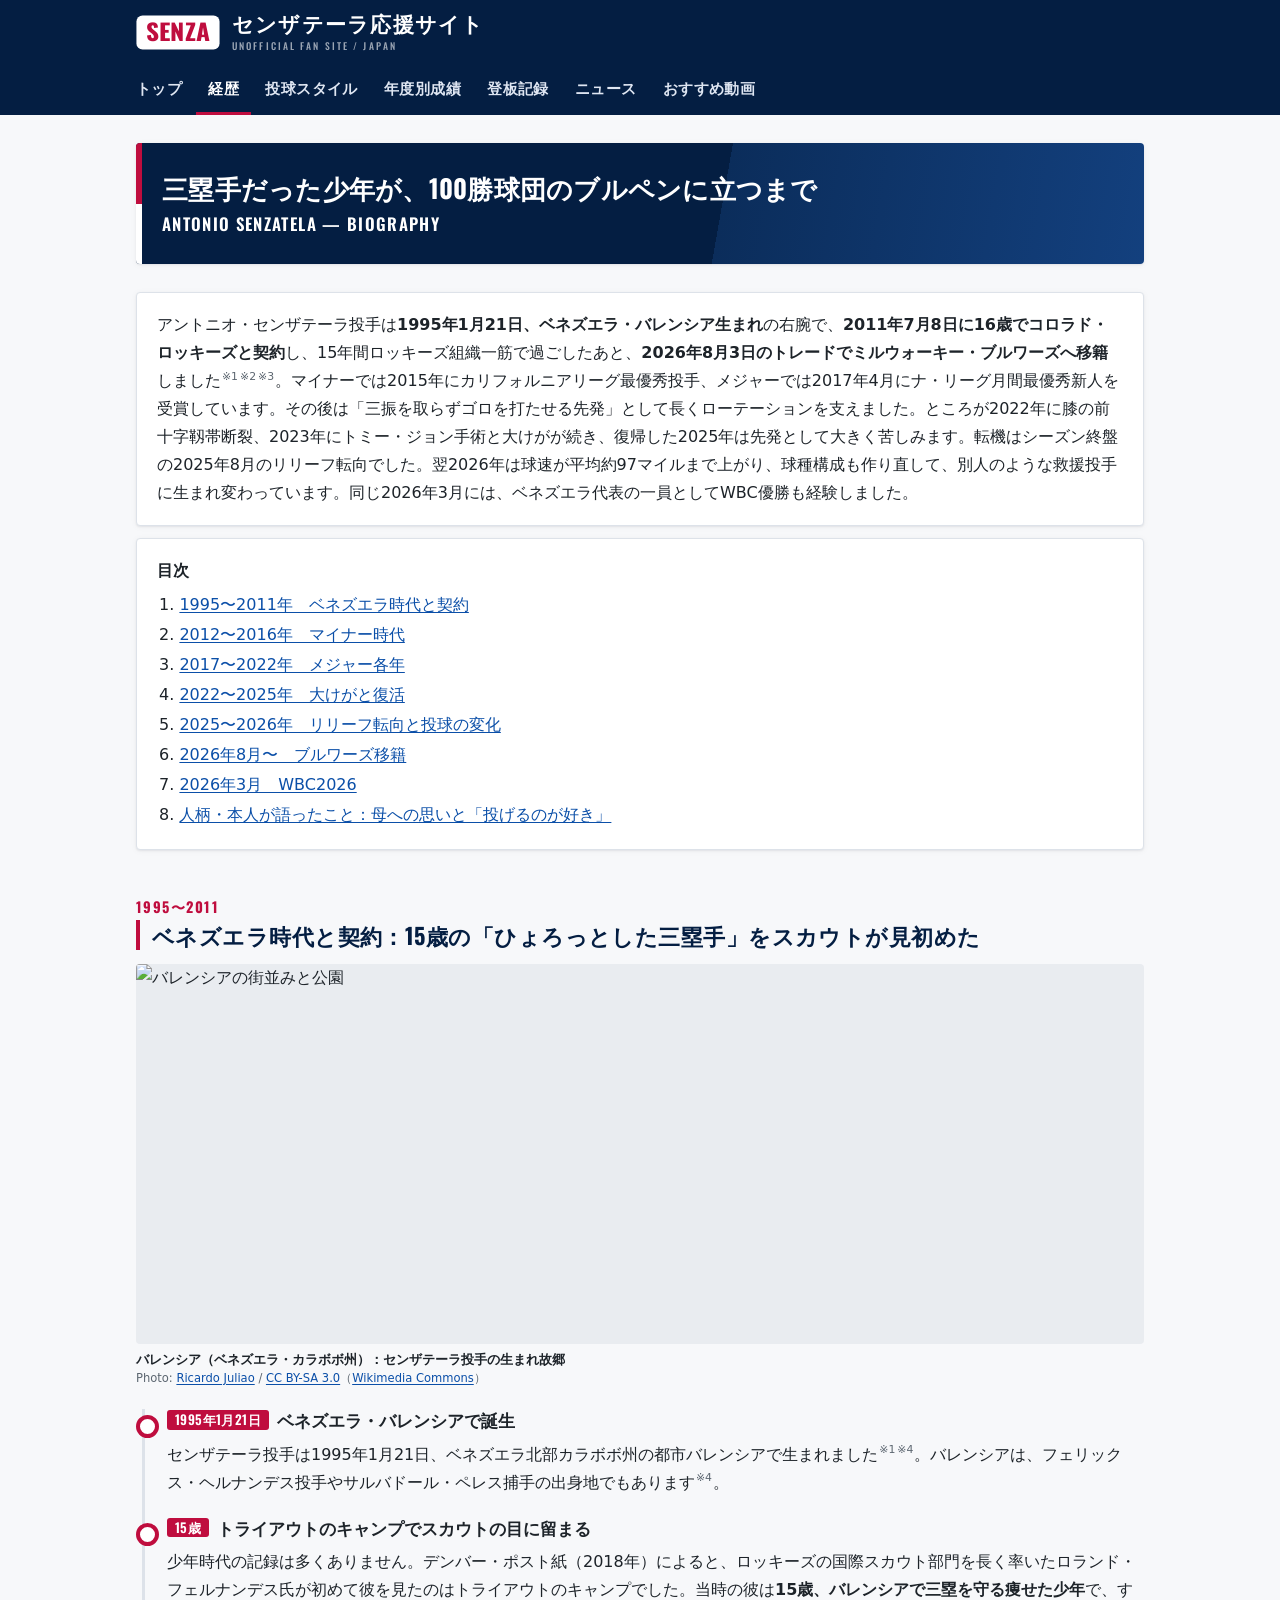
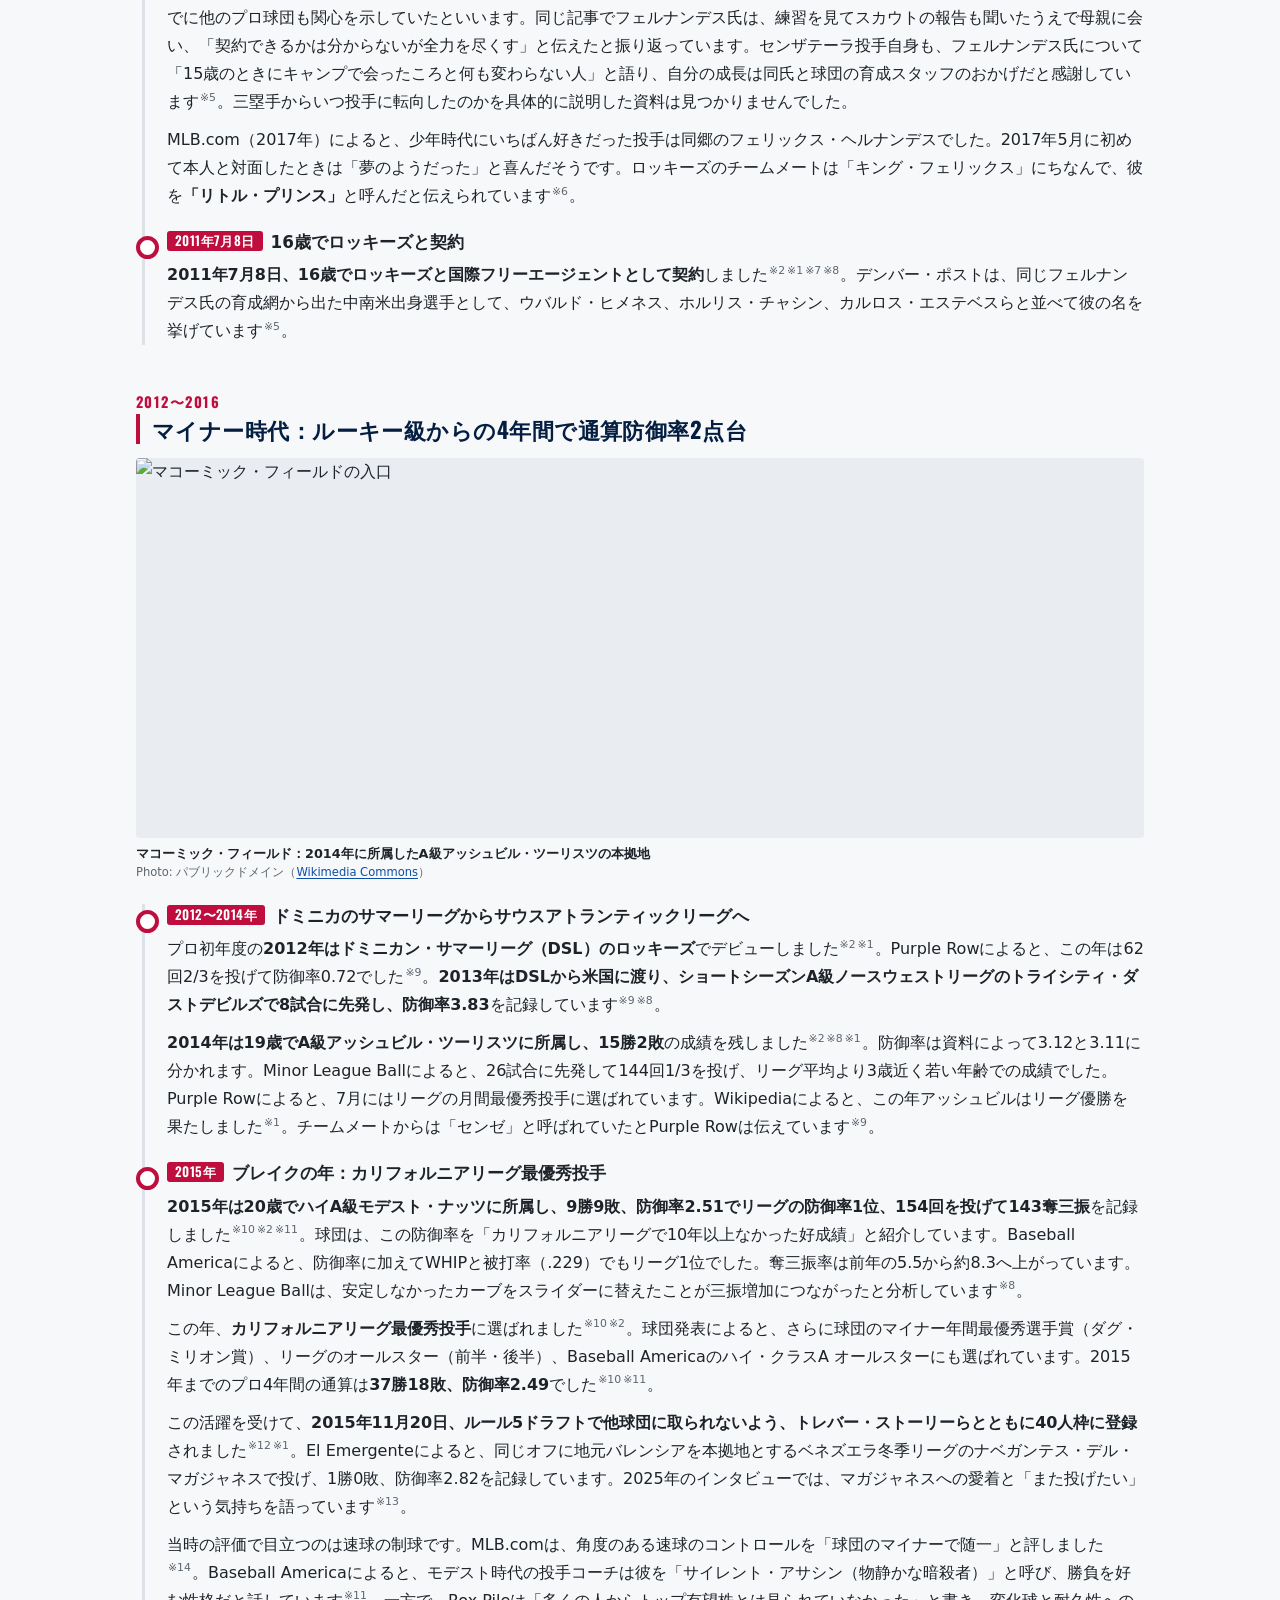
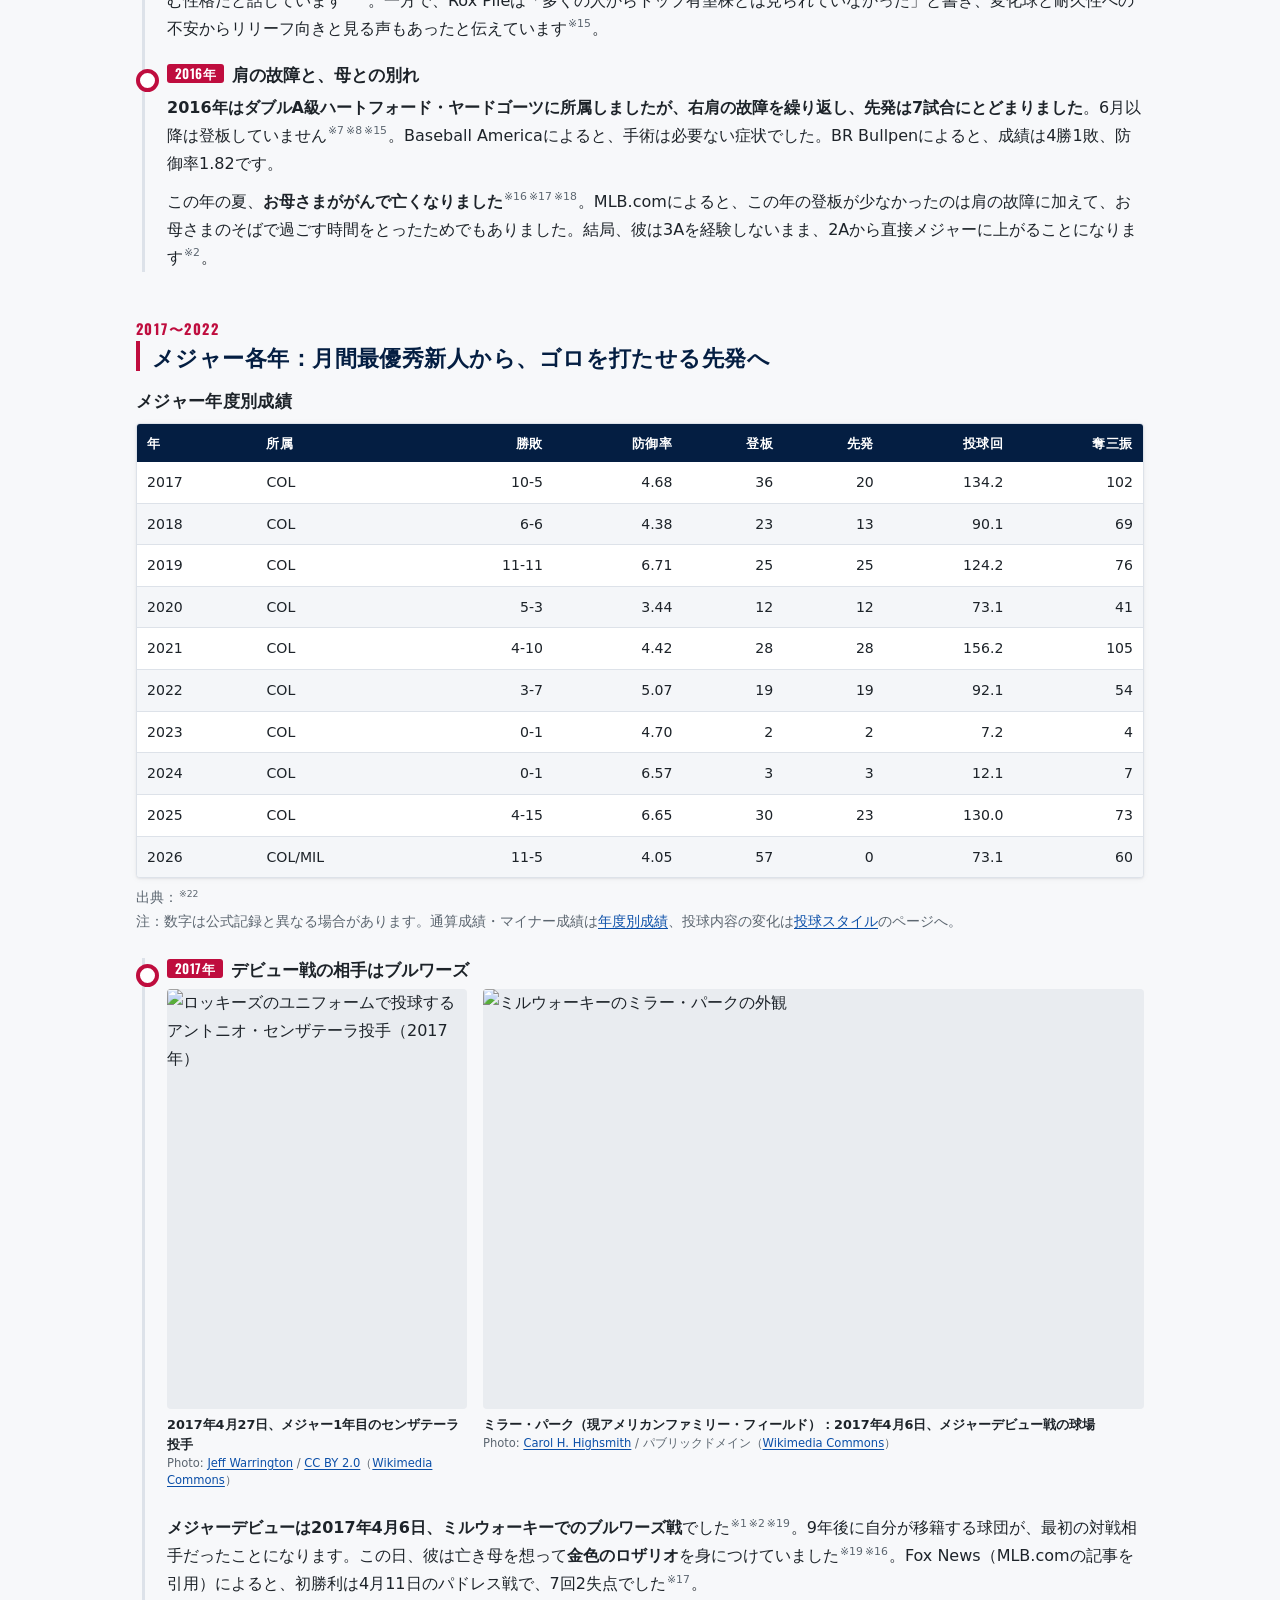
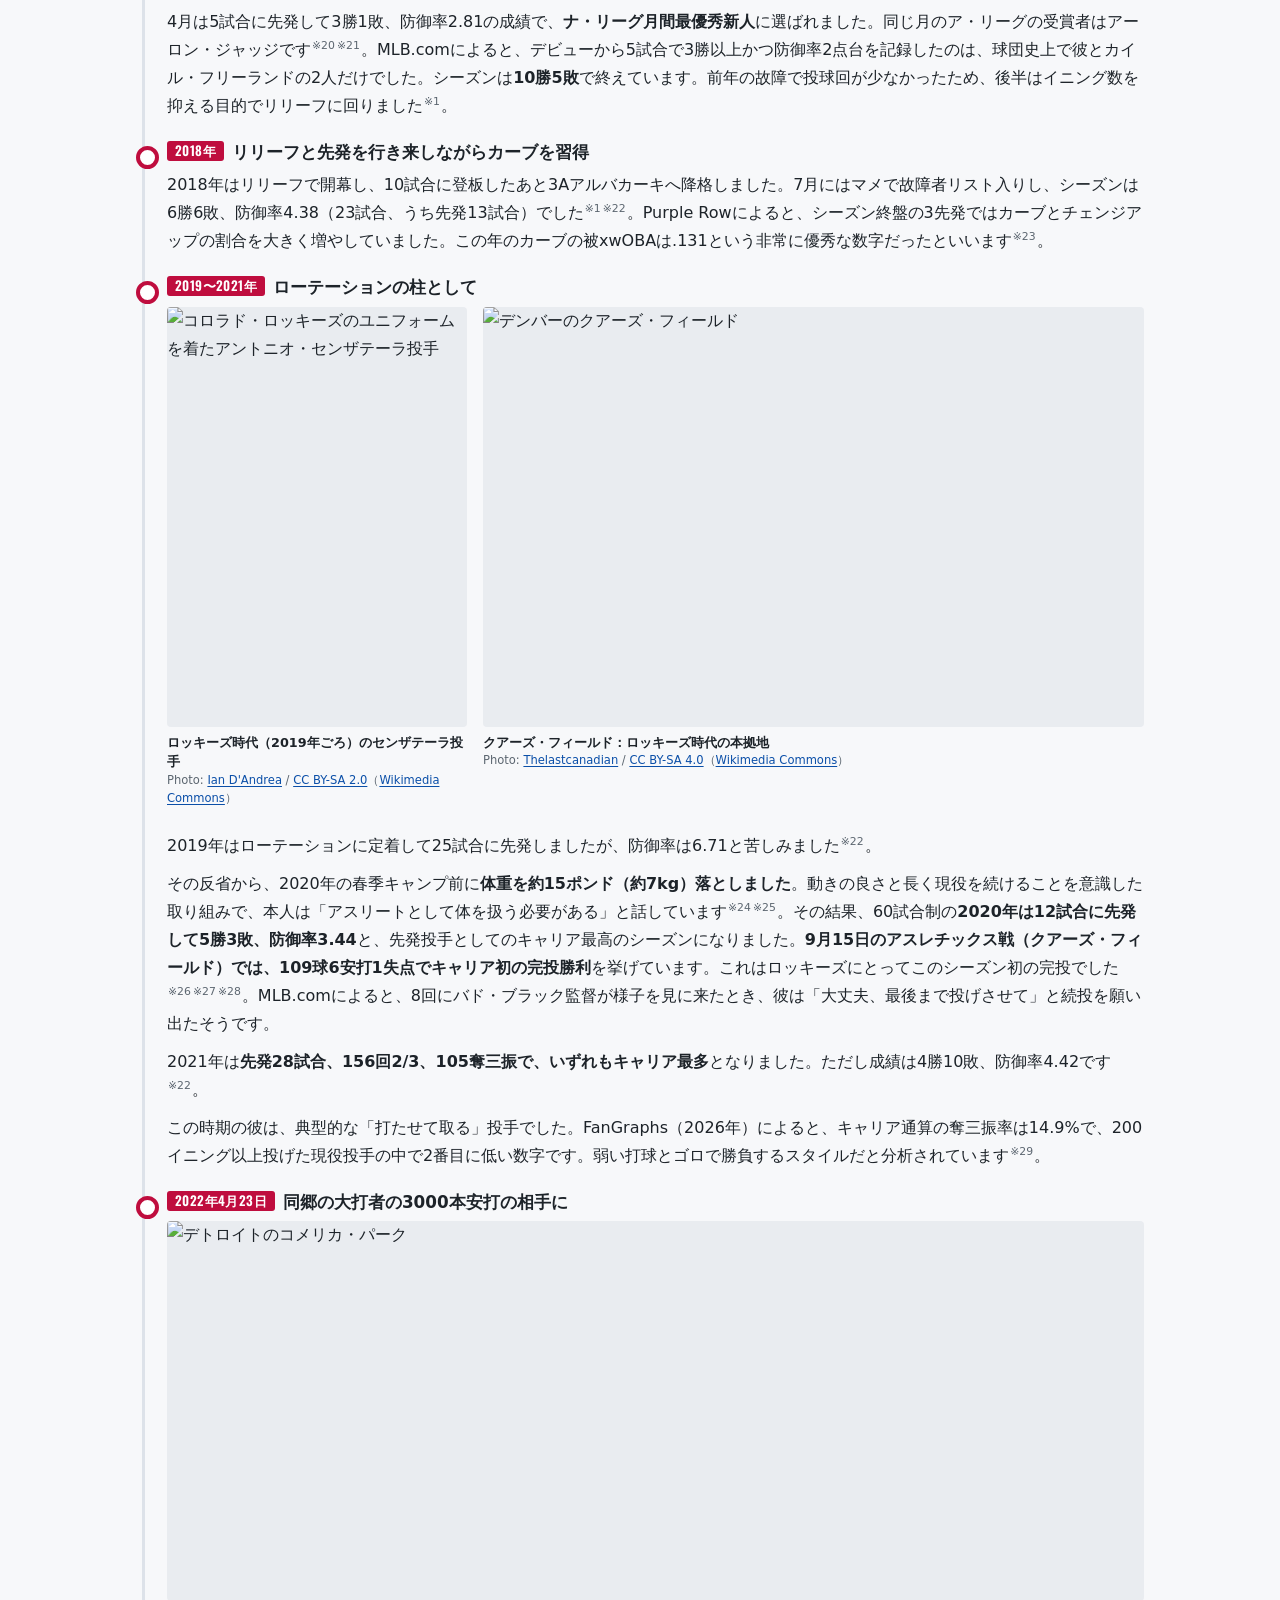
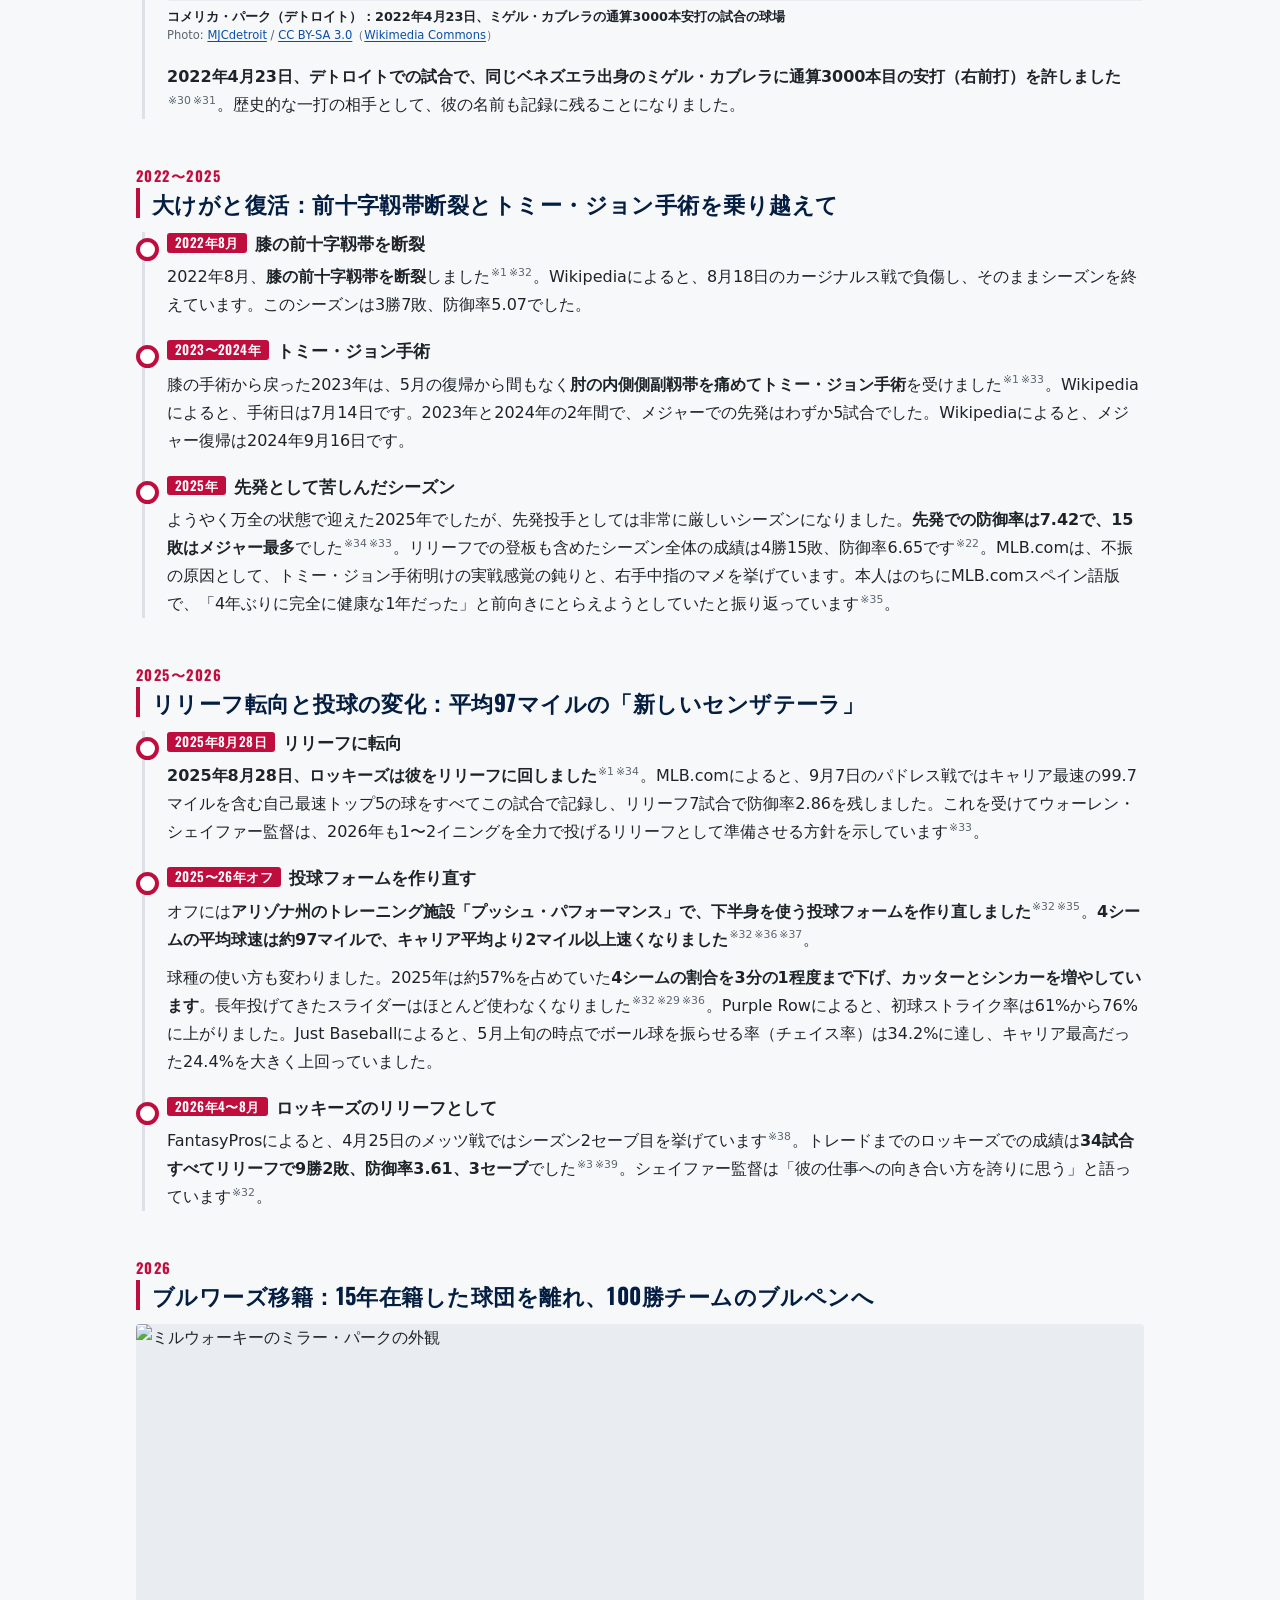
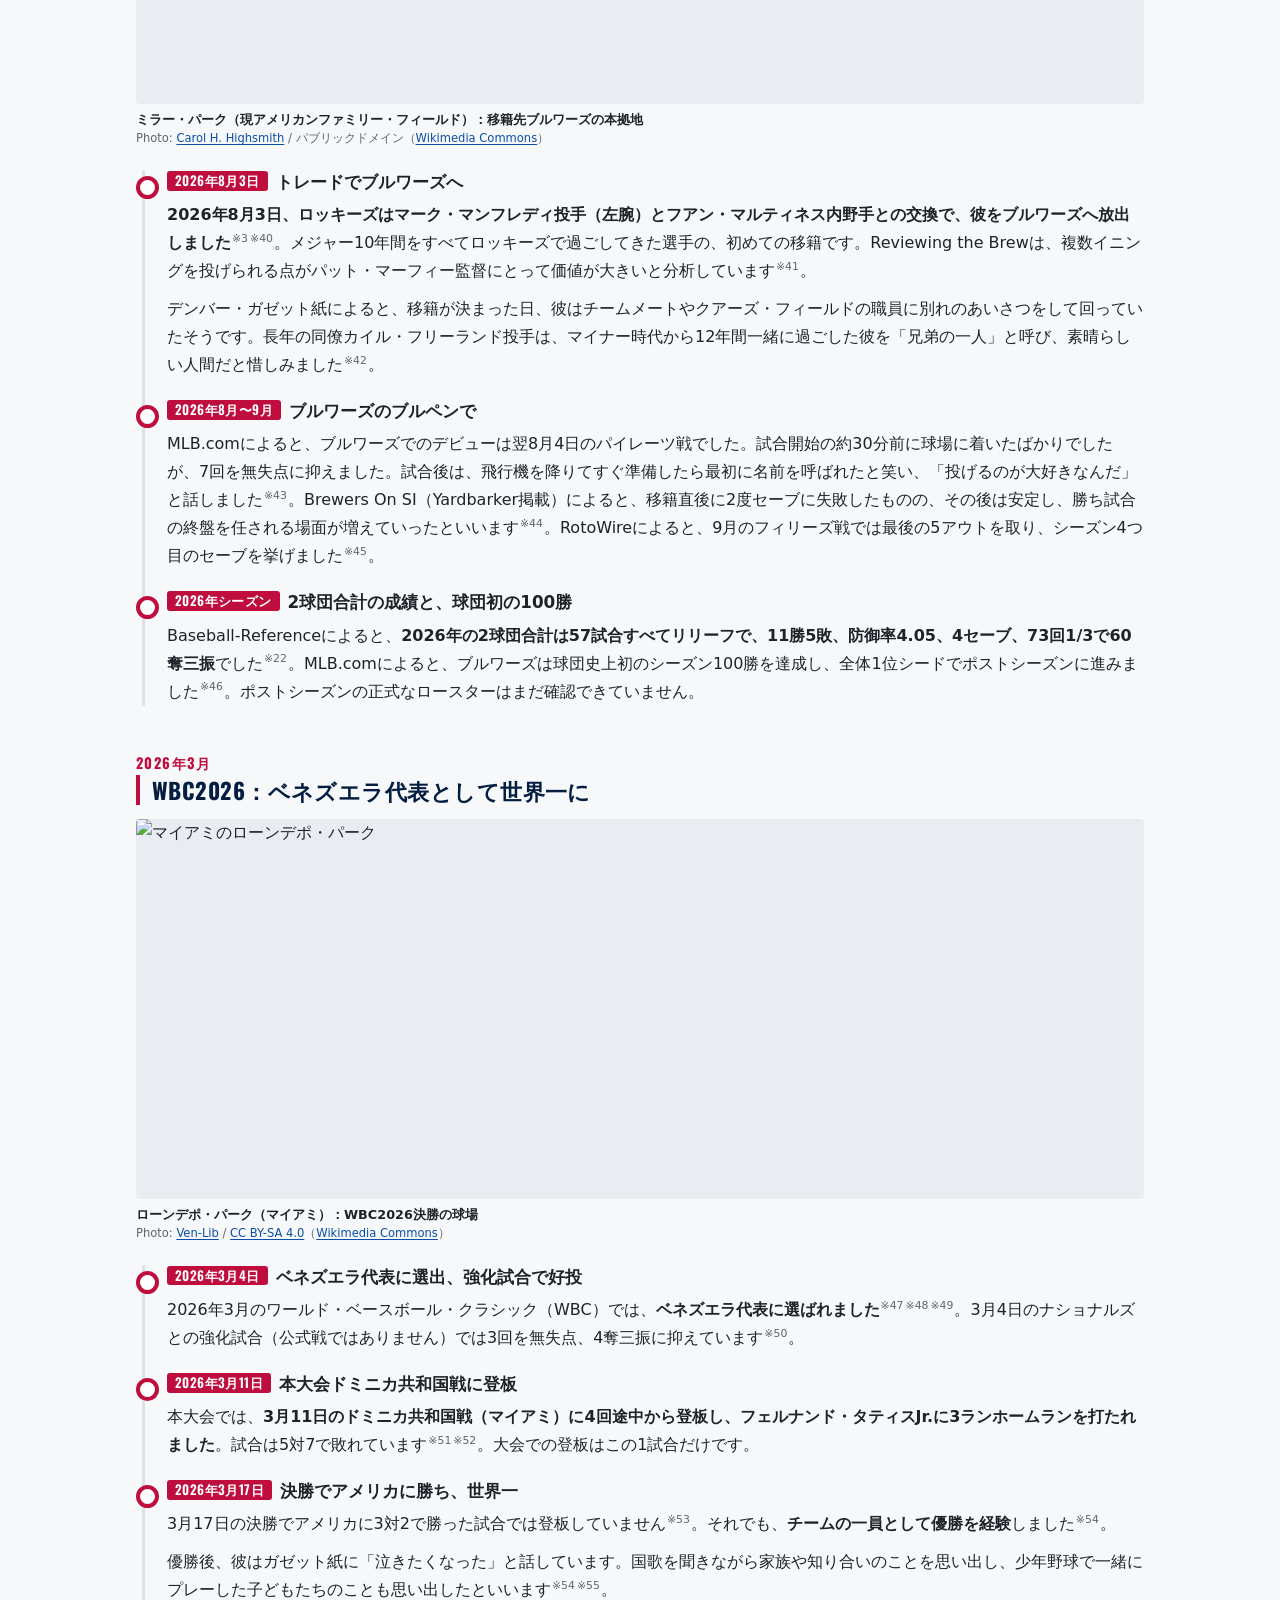
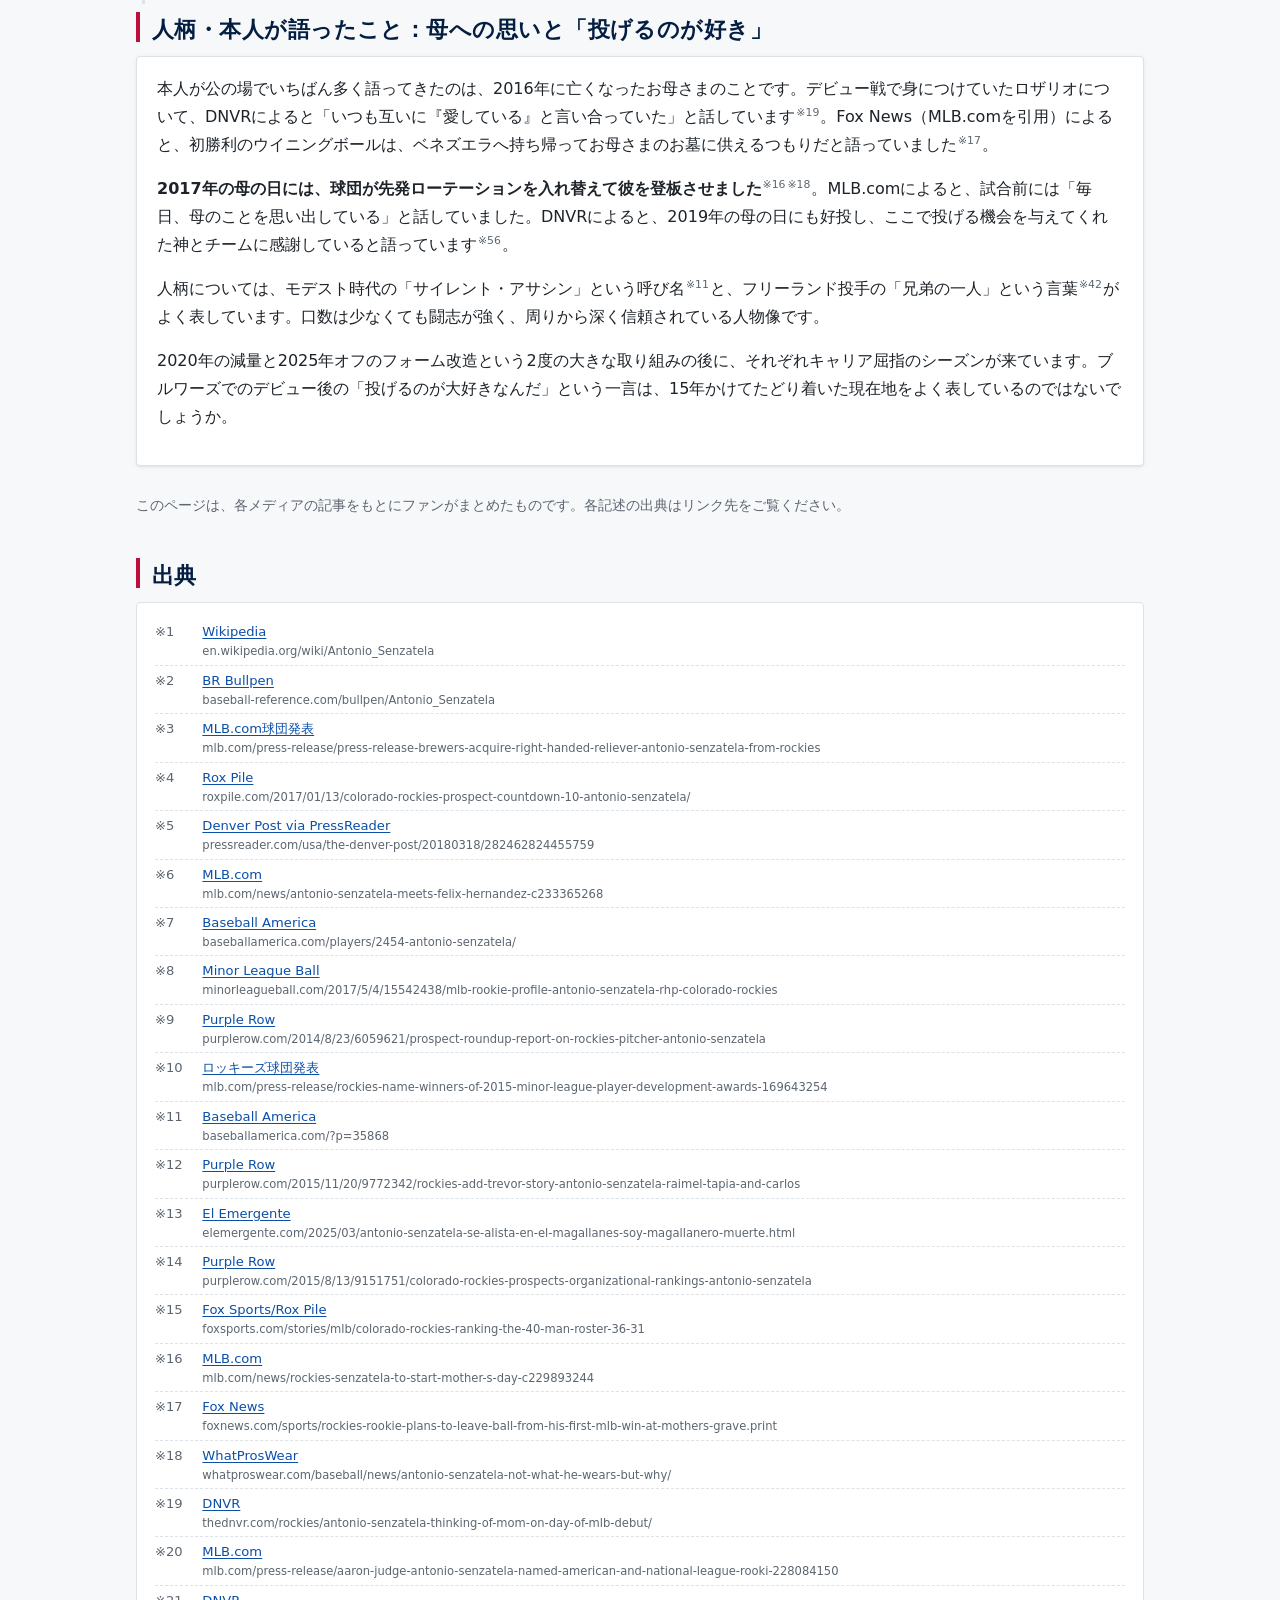
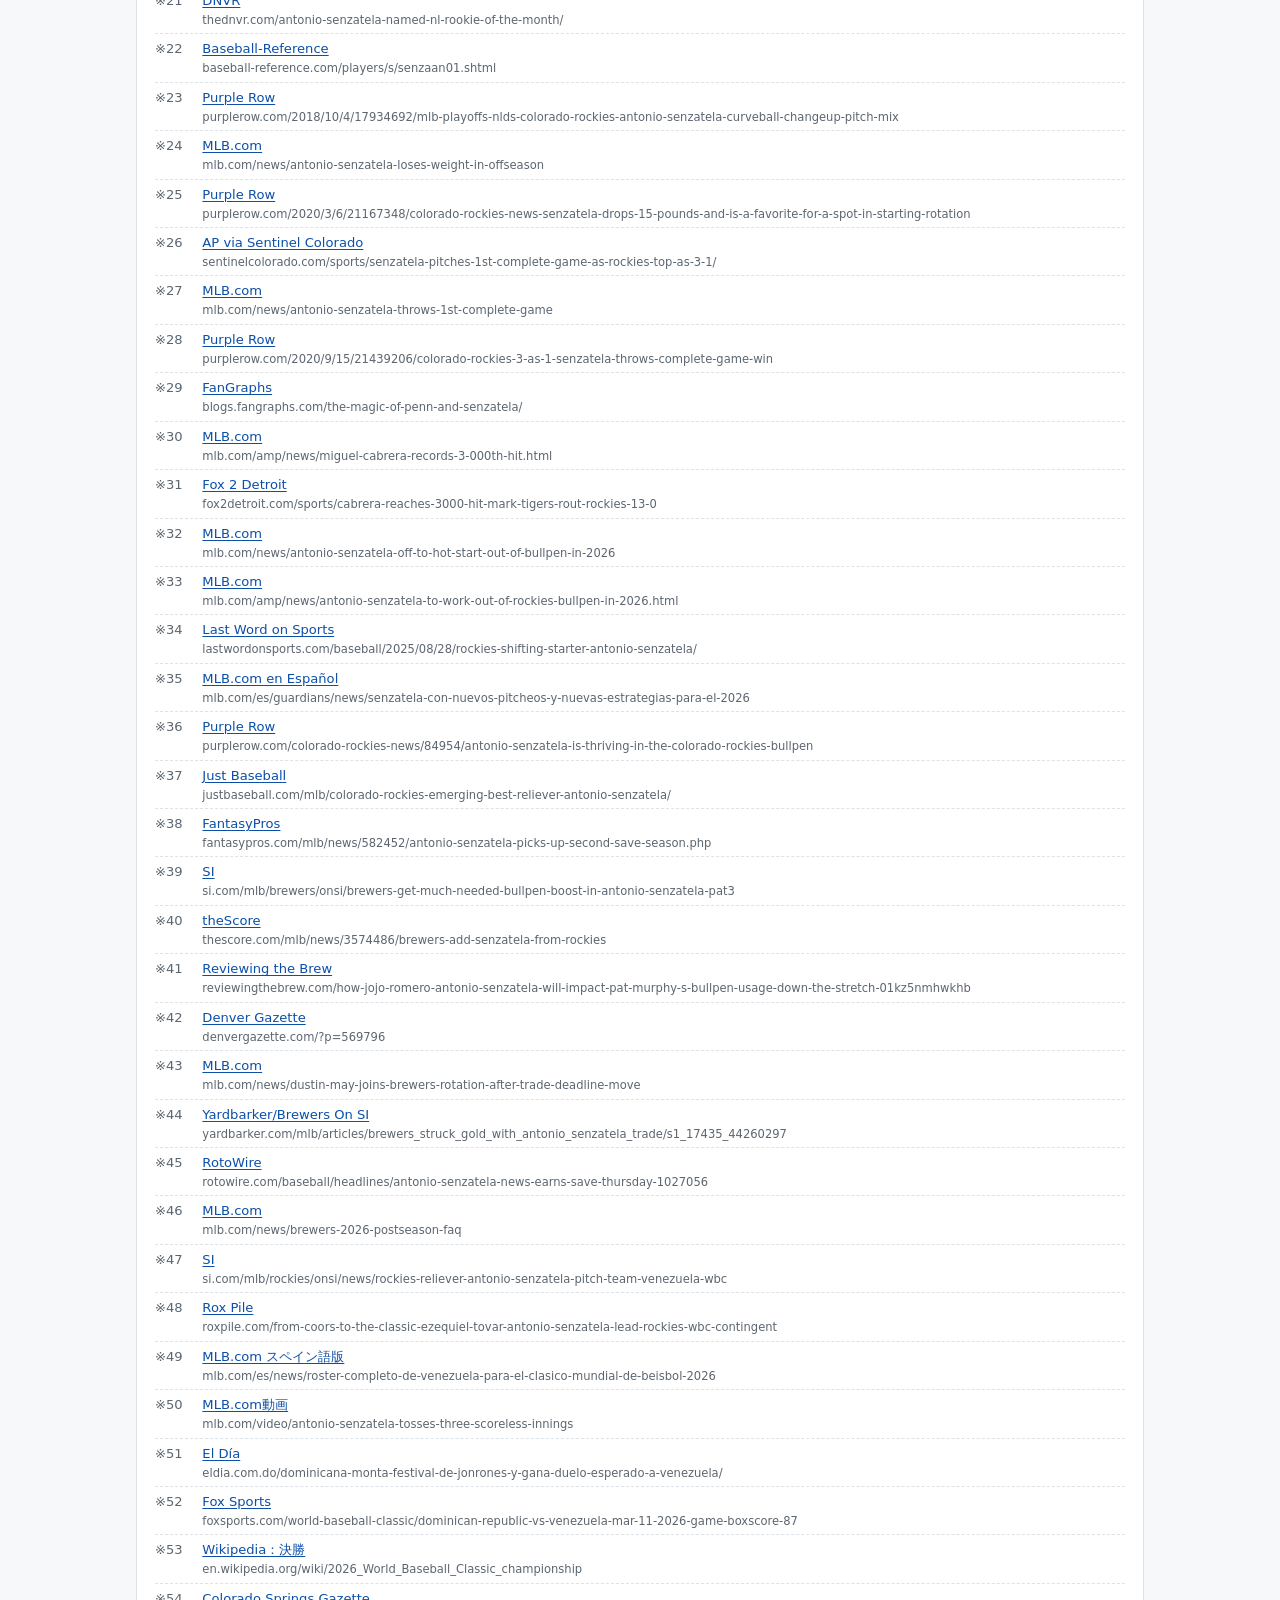
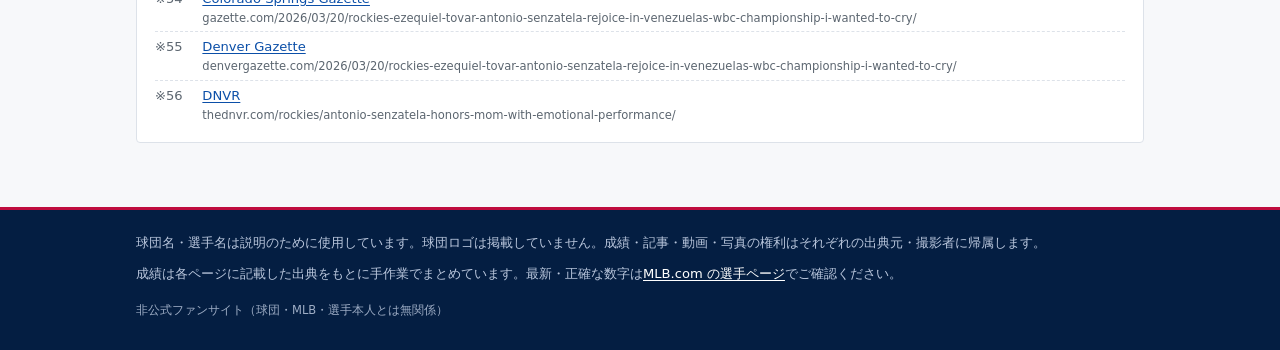
==== commit 6f09d25c: "Rename the site to センザテーラ応援サイト and add basic OGP tags Co-Authored-By: Claude Opus 5.5 <noreply@anthr" ====
--- a/biography.html
+++ b/biography.html
@@ -3,9 +3,15 @@
 <head>
 <meta charset="utf-8">
 <meta name="viewport" content="width=device-width, initial-scale=1">
-<title>経歴｜センザテーラ極東応援団（非公式）</title>
+<title>経歴｜センザテーラ応援サイト（非公式）</title>
 <meta name="keywords" content="センザテーラ,センザテラ,センサテーラ,アントニオ・センザテーラ,Antonio Senzatela,ミルウォーキー・ブルワーズ,コロラド・ロッキーズ,ファンサイト">
 <meta name="description" content="アントニオ・センザテーラ（センザテラ）投手の経歴。ベネズエラでの契約からマイナー、ロッキーズ、リリーフ転向、ブルワーズ移籍まで（非公式ファンサイト）。">
+<meta property="og:site_name" content="センザテーラ応援サイト">
+<meta property="og:title" content="経歴｜センザテーラ応援サイト（非公式）">
+<meta property="og:description" content="アントニオ・センザテーラ（センザテラ）投手の経歴。ベネズエラでの契約からマイナー、ロッキーズ、リリーフ転向、ブルワーズ移籍まで（非公式ファンサイト）。">
+<meta property="og:type" content="article">
+<meta property="og:url" content="https://senzatela-fan-jp.github.io/biography.html">
+<meta property="og:locale" content="ja_JP">
 <meta name="theme-color" content="#041e42">
 <meta name="color-scheme" content="light">
 <link rel="icon" href="favicon.svg" type="image/svg+xml">
